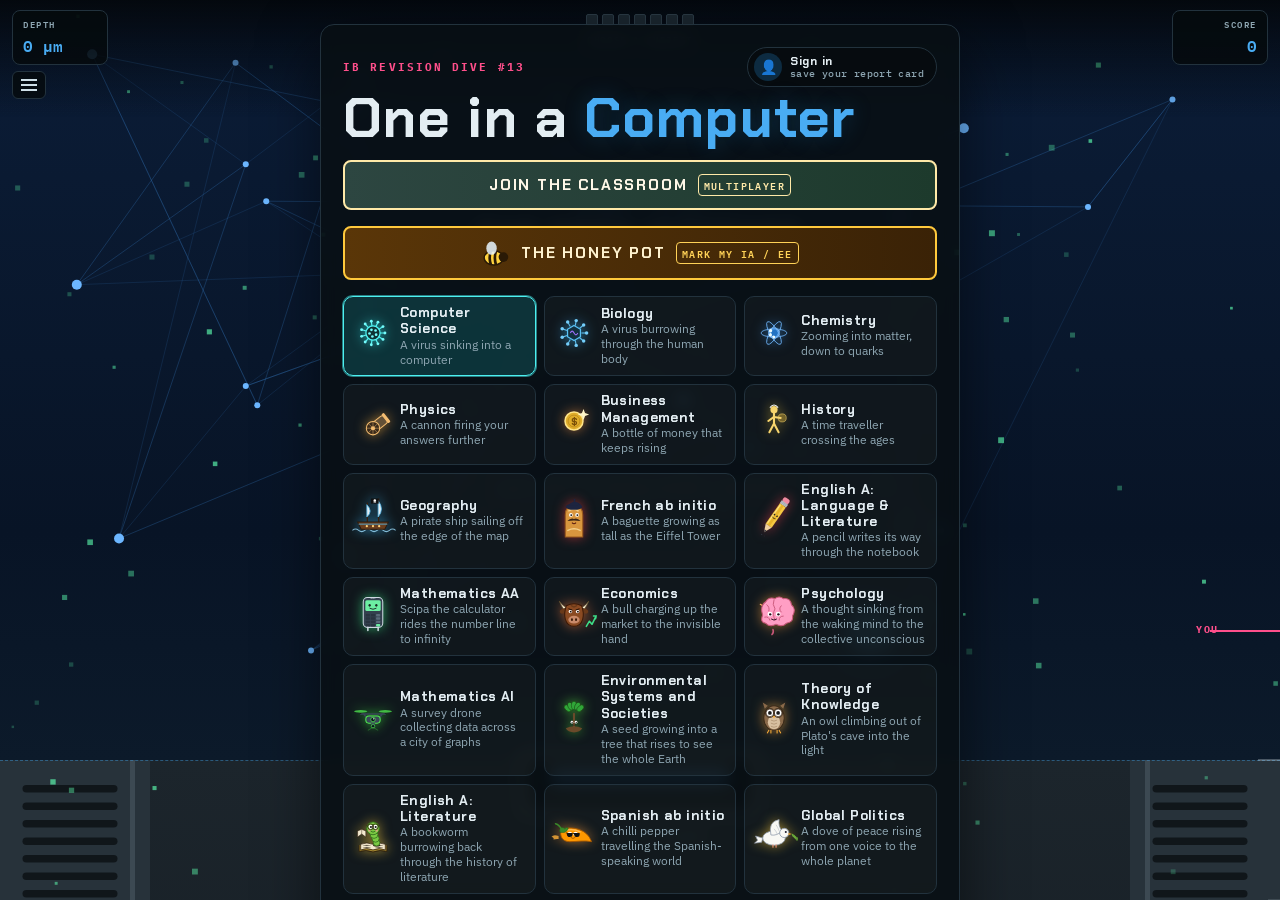
==== index.html @ b8aa6922 "Add Philosophy as a full subject Socrates' gadfly dives down a well of questions, from the agora pas" ====
<!doctype html>
<html lang="en">
<head>
<meta charset="utf-8">
<meta name="viewport" content="width=device-width,initial-scale=1,viewport-fit=cover">
<meta name="description" content="One in a Computer: a reverse-trivia revision game for IB Computer Science, Biology, Chemistry, Physics, Business Management and History. Rarer correct answers take you further.">
<title>One in a Computer</title>
<link rel="preconnect" href="https://fonts.googleapis.com">
<link rel="stylesheet" href="https://fonts.googleapis.com/css2?family=Caveat:wght@600;700&family=Chakra+Petch:wght@500;700&family=IBM+Plex+Sans:wght@400;500;600&family=IBM+Plex+Mono:wght@400;600&display=swap">
<style>
/* Layout: one full-screen world per subject (down, up or sideways). The camera follows the answer, then the player.
   HUD on top, answer bar at the bottom, reveals in the middle. Single dark look; the accent hue follows the current layer. */
@property --hue{syntax:"<number>";inherits:true;initial-value:205}
:root{
  color-scheme:dark;
  transition:--hue .9s ease;
  --bg:#04070a;
  --panel:rgba(9,15,20,.88);
  --line:#22323d;
  --fg:#e3edf2;
  --muted:#8ea6b2;
  --hue:205;
  --accent:hsl(var(--hue) 88% 62%);
  --accent-dim:hsl(var(--hue) 70% 45% / .28);
  --you:#ff4f8b;
  --t-rootkit:#ff5470;
  --t-trojan:#ff9d2e;
  --t-blocked:#5d6d77;
  --f-display:"Chakra Petch","Segoe UI",system-ui,sans-serif;
  --f-body:"IBM Plex Sans",system-ui,-apple-system,sans-serif;
  --f-mono:"IBM Plex Mono",ui-monospace,Menlo,Consolas,monospace;
}
*{box-sizing:border-box}
[hidden]{display:none!important}
html,body{height:100%;overflow:hidden}
body{margin:0;background:var(--bg);color:var(--fg);font-family:var(--f-body);font-size:15px;line-height:1.5}
button{font:inherit;color:inherit}

/* ---------- world ---------- */
.viewport{position:fixed;inset:0;overflow:hidden;background:var(--bg);transition:opacity .25s ease}
#world{position:absolute;left:0;top:0;will-change:transform}
#world.ax-down,#world.ax-up{right:0}
#world.ax-right{bottom:0}
.band{position:absolute;overflow:hidden;content-visibility:auto}
.ax-down .band,.ax-up .band{left:0;right:0}
.ax-right .band{top:0;bottom:0}
.wall{position:absolute;top:0;height:100%;width:clamp(52px,13vw,150px)}
.wall.l{left:0}.wall.r{right:0}
.hscene{position:absolute;left:0;bottom:0}
.zone{position:absolute;text-align:center;font:600 11px/1.4 var(--f-mono);letter-spacing:.3em;text-transform:uppercase;pointer-events:none}
.ax-down .zone,.ax-up .zone{left:0;right:0;padding-inline:70px}
.zone.h{width:300px;text-align:left;letter-spacing:.22em;top:58%!important}
.zone b{display:block;font:700 clamp(18px,4.4vw,26px)/1.1 var(--f-display);letter-spacing:.14em;margin-top:6px;color:#e3edf2;text-shadow:0 2px 12px #000}
.fact{position:absolute;text-align:center;font:400 11.5px/1.4 var(--f-mono);color:rgb(220 232 238 / .55);letter-spacing:.04em;pointer-events:none;text-shadow:0 1px 6px #000}
.ax-down .fact,.ax-up .fact{left:50%;transform:translateX(-50%);width:min(70%,420px)}
.fact.h{top:34%;width:230px;transform:translateX(-50%)}
.boundary{position:absolute;border:0 dashed rgb(255 255 255 / .14)}
.ax-down .boundary{left:0;right:0;top:0;border-top-width:1px}
.ax-up .boundary{left:0;right:0;bottom:0;border-bottom-width:1px}
.ax-right .boundary{top:0;bottom:0;left:0;border-left-width:1px}
.ruler{position:absolute;pointer-events:none}
.ruler text{font:500 9.5px var(--f-mono);fill:rgb(220 232 238 / .6)}
.ax-down .ruler,.ax-up .ruler{right:0;top:0;width:58px}
.ax-right .ruler{left:0;bottom:0;height:34px}
#you{position:absolute;top:0;height:0;pointer-events:none;will-change:transform}
.ax-down #you,.ax-up #you{right:0;width:70px;border-top:2px solid var(--you)}
#you span{position:absolute;font:700 10px var(--f-mono);letter-spacing:.12em;color:var(--you)}
.ax-down #you span,.ax-up #you span{right:62px;top:-9px}
.ax-right #you{top:auto;left:0;bottom:182px;width:0}
.ax-right #you span{left:-15px;top:-6px}
.ax-right #you span::after{content:" ▾"}
#virus{position:absolute;top:0;width:74px;height:74px;z-index:3;will-change:transform;filter:drop-shadow(0 0 14px hsl(var(--hue) 95% 60% / .8))}
.ax-down #virus,.ax-up #virus{left:68%}
.ax-right #virus{top:auto;left:0;bottom:84px}
#virus .bob{animation:bob 2.8s ease-in-out infinite;transform-origin:37px 37px}
#virus .vspin{animation:spin 16s linear infinite;transform-origin:0 0}
#virus.mutate .bob{animation:mutate .9s}
#virus.hit .bob{animation:hit .5s}
@keyframes bob{50%{transform:translateY(-6px)}}
@keyframes spin{to{transform:rotate(360deg)}}
@keyframes mutate{0%{transform:scale(1)}35%{transform:scale(.45) rotate(-30deg)}70%{transform:scale(1.35)}100%{transform:scale(1)}}
@keyframes hit{20%{transform:translateX(-9px)}40%{transform:translateX(8px)}60%{transform:translateX(-5px)}80%{transform:translateX(3px)}}
.flow{stroke-dasharray:7 11;animation:flow 1.1s linear infinite}
.flow.rev{animation-direction:reverse}
.flow.slow{animation-duration:2.2s}
@keyframes flow{to{stroke-dashoffset:-36}}
.blink{animation:blink 1.7s ease-in-out infinite}
@keyframes blink{50%{opacity:.2}}
.drift{animation:drift 9s ease-in-out infinite}
@keyframes drift{50%{transform:translate(14px,-10px)}}
.beat{animation:beat 1s ease-in-out infinite;transform-box:fill-box;transform-origin:center}
@keyframes beat{15%{transform:scale(1.06)}30%{transform:scale(1)}}

/* rank lines + travelling answer */
.tline{position:absolute;height:0;opacity:0;transition:opacity .5s,filter .3s;z-index:2;pointer-events:none}
.ax-down .tline,.ax-up .tline{left:0;right:0;border-top:2px dashed var(--c)}
.tline.v{top:0;bottom:0;height:auto;width:0;border-left:2px dashed var(--c)}
.tline.on{opacity:.75}
.tline.hit{opacity:1;filter:drop-shadow(0 0 8px var(--c))}
.tline span{position:absolute;font:700 10.5px var(--f-mono);letter-spacing:.14em;color:var(--c);white-space:nowrap;text-shadow:0 0 6px #000,0 0 2px #000}
.ax-down .tline span,.ax-up .tline span{right:66px;top:-20px}
.tline.v span{left:8px}
.tline.fw{border-style:solid!important;border-color:var(--t-rootkit)!important;border-width:3px 0 0}
.tline.fw.v{border-width:0 0 0 3px}
.tline.fw span{color:var(--t-rootkit)}
#lines.quiet .tline span{opacity:0;transition:opacity .4s}
#lines.quiet .tline:not(.hit){opacity:.3}
#tag{position:absolute;top:0;z-index:4;pointer-events:none;will-change:transform}
.ax-down #tag,.ax-up #tag{left:46%}
.ax-right #tag{top:auto;left:0;bottom:0}
#tag .pill{position:relative;display:inline-flex;gap:10px;align-items:center;white-space:nowrap;max-width:76vw;overflow:hidden;text-overflow:ellipsis;
  font:700 clamp(14px,3.8vw,19px)/1 var(--f-mono);letter-spacing:.06em;text-transform:uppercase;color:var(--tc,#7ff3ff);
  padding:11px 16px;border-radius:8px;background:rgb(4 8 11 / .84);border:1.5px solid color-mix(in srgb,var(--tc,#7ff3ff) 60%,transparent);
  box-shadow:0 0 22px color-mix(in srgb,var(--tc,#7ff3ff) 35%,transparent);text-shadow:0 0 10px color-mix(in srgb,var(--tc,#7ff3ff) 70%,transparent);transition:color .4s,border-color .4s,box-shadow .4s}
#tag.denied .pill{animation:hit .5s;--tc:#7b8b95;text-decoration:line-through}
.bits{position:absolute;left:50%;top:50%;width:0;height:0;transform:scaleY(.42)}
.bits i{position:absolute;left:0;top:0;font:700 12px var(--f-mono);font-style:normal;color:var(--pc,#5dffb0);text-shadow:0 0 6px var(--pc,#5dffb0);animation:orbit var(--d) linear infinite;animation-delay:var(--dl)}
@keyframes orbit{from{transform:rotate(0deg) translateX(var(--r)) rotate(0deg)}to{transform:rotate(360deg) translateX(var(--r)) rotate(-360deg)}}

/* subject-specific world pieces */
.usb{position:absolute;left:50%;transform:translateX(-50%);width:min(240px,52vw);height:64px;border-radius:6px;background:#06090b;border:3px solid #8b98a1;box-shadow:inset 0 0 0 6px #11181d}
.usb::before{content:"";position:absolute;left:12%;right:12%;top:14px;height:16px;background:#3f79b0;border-radius:2px}
.usb::after{content:"USB · ENTRY POINT";position:absolute;left:0;right:0;top:72px;text-align:center;font:600 10px var(--f-mono);letter-spacing:.2em;color:#9fb0ba}
.pins{position:absolute;left:0;right:0;height:22px;background:radial-gradient(circle,#d8b24a 0 3px,transparent 3.5px) 0 0/16px 22px;opacity:.85}
.coreglow{position:absolute;left:50%;width:120vw;max-width:1100px;aspect-ratio:1;transform:translate(-50%,-50%);border-radius:50%;background:radial-gradient(circle,var(--glow,rgb(255 50 90 / .28)),transparent 62%);pointer-events:none}
.floor{position:absolute;left:0;right:0;height:420px}
.floor::before{content:"";position:absolute;left:0;right:0;top:0;height:4px;background:var(--fc,#ff4f6e);box-shadow:0 0 24px var(--fc,#ff4f6e)}
.bottle{position:absolute;left:50%;transform:translateX(-50%);width:min(50vw,300px);border:3px solid rgb(210 235 255 / .38);border-top:0;border-radius:0 0 46px 46px;background:rgb(210 235 255 / .045);box-shadow:inset 0 0 50px rgb(210 235 255 / .08),0 0 30px rgb(0 0 0 / .4);pointer-events:none}
.bottle-neck{position:absolute;left:50%;transform:translateX(-50%);width:min(20vw,110px);border:3px solid rgb(210 235 255 / .38);border-bottom:0;background:rgb(210 235 255 / .045);pointer-events:none}
.cork{position:absolute;left:50%;transform:translateX(-50%);width:min(22vw,120px);height:46px;border-radius:8px 8px 4px 4px;background:repeating-linear-gradient(90deg,#9a6a3a 0 6px,#86592e 6px 12px)}
.fill{position:absolute;left:50%;transform:translateX(-50%);width:calc(min(50vw,300px) - 14px);top:calc(var(--av) + 18px);border-radius:4px 4px 40px 40px;
  background:radial-gradient(circle at 35% 35%,#ffe58a 0 7px,#d9a520 8px 10px,transparent 10.5px) 0 0/28px 24px,repeating-linear-gradient(170deg,#2e8a52 0 14px,#246f42 14px 18px,#3a9a60 18px 30px);
  box-shadow:inset 0 10px 18px rgb(255 230 140 / .35);pointer-events:none}
.fill::before{content:"";position:absolute;left:0;right:0;top:-6px;height:12px;border-radius:50%;background:#ffd85a;box-shadow:0 0 18px #ffd85a}

/* ---------- HUD ---------- */
.hud{position:fixed;top:0;left:0;right:0;z-index:20;display:grid;grid-template-columns:auto 1fr auto;gap:10px;align-items:start;
  padding-top:calc(env(safe-area-inset-top,0px) + 10px);padding-left:max(12px,env(safe-area-inset-left,0px));padding-right:max(12px,env(safe-area-inset-right,0px));
  background:linear-gradient(rgb(3 5 7 / .85),transparent);padding-bottom:18px;pointer-events:none}
.hud > *{pointer-events:auto}
.box{background:rgb(6 10 13 / .82);border:1px solid var(--line);border-radius:8px;padding:5px 10px;min-width:96px}
.box small{display:block;font:600 9px var(--f-mono);letter-spacing:.18em;color:var(--muted)}
.box b{display:block;font:600 16px var(--f-mono);font-variant-numeric:tabular-nums;color:var(--accent);white-space:nowrap}
.box.right{text-align:right}
.mid{display:flex;flex-direction:column;align-items:center;gap:5px;padding-top:4px;min-width:0}
.pips{display:flex;gap:4px}
.pips i{width:12px;height:12px;border-radius:2px;background:#1b2730;border:1px solid #2b3b46}
.pips i.cur{border-color:var(--accent);box-shadow:0 0 0 2px var(--accent-dim)}
.pips .hp{font-size:17px;line-height:14px;color:#33414a;transition:color .4s,text-shadow .4s}
.pips .hp.on{color:#ff4f6e;text-shadow:0 0 8px rgb(255 79 110 / .7)}
.mid small{font:600 9px var(--f-mono);letter-spacing:.18em;color:var(--muted);text-transform:uppercase;text-align:center}
.menu-btn{margin-top:6px;width:34px;height:28px;border-radius:6px;border:1px solid var(--line);background:rgb(6 10 13 / .8);cursor:pointer;display:grid;place-items:center}
.menu-btn:focus-visible{outline:2px solid var(--accent);outline-offset:2px}
.menu{position:fixed;z-index:30;top:calc(env(safe-area-inset-top,0px) + 92px);left:max(12px,env(safe-area-inset-left,0px));background:var(--panel);border:1px solid var(--line);border-radius:10px;padding:8px;display:flex;flex-direction:column;gap:4px;backdrop-filter:blur(6px)}
.menu button{background:none;border:0;text-align:left;padding:8px 12px;border-radius:6px;cursor:pointer;font:600 13px var(--f-mono);letter-spacing:.06em}
.menu button:hover,.menu button:focus-visible{background:var(--accent-dim);outline:none}

/* ---------- prompt card + answer bar ---------- */
.card{position:fixed;z-index:15;top:calc(env(safe-area-inset-top,0px) + 92px);left:50%;transform:translateX(-50%);width:min(540px,calc(100% - 32px));
  background:var(--panel);border:1px solid var(--line);border-radius:12px;padding:16px 18px 14px;backdrop-filter:blur(6px);
  box-shadow:0 10px 40px rgb(0 0 0 / .5);transition:opacity .4s cubic-bezier(.2,.7,.2,1),transform .4s cubic-bezier(.2,.7,.2,1)}
.card.out{opacity:0;transform:translate(-50%,-12px);pointer-events:none}
.card .eyebrow{font:700 10px var(--f-mono);letter-spacing:.2em;color:var(--you);text-transform:uppercase;display:flex;gap:10px;align-items:center;flex-wrap:wrap}
.spec{font:600 10px var(--f-mono);letter-spacing:.08em;color:var(--fg);border:1px solid var(--line);border-radius:4px;padding:1px 6px}
.card .q{font:600 clamp(19px,4.6vw,25px)/1.25 var(--f-display);margin:8px 0 6px;text-wrap:balance;letter-spacing:.01em}
.card .hint{font:500 10.5px var(--f-mono);letter-spacing:.12em;color:var(--muted);text-transform:uppercase;margin:0}
.bar{position:fixed;z-index:16;left:0;right:0;bottom:0;display:flex;gap:10px;align-items:center;justify-content:center;
  padding-top:14px;padding-bottom:calc(env(safe-area-inset-bottom,0px) + 16px);padding-left:max(16px,env(safe-area-inset-left,0px));padding-right:max(16px,env(safe-area-inset-right,0px));
  background:linear-gradient(transparent,rgb(3 5 7 / .92) 40%);transition:opacity .35s cubic-bezier(.2,.7,.2,1),transform .35s cubic-bezier(.2,.7,.2,1)}
.bar.out{opacity:0;transform:translateY(20px);pointer-events:none}
.bar form{display:flex;gap:10px;align-items:center;width:min(560px,100%)}
.ring{position:relative;width:46px;height:46px;flex:none}
.ring svg{transform:rotate(-90deg)}
.ring b{position:absolute;inset:0;display:grid;place-items:center;font:700 15px var(--f-mono);font-variant-numeric:tabular-nums}
.ring.low b{color:var(--t-rootkit)}
.bar input{flex:1;min-width:0;font:500 16px var(--f-mono);color:var(--fg);background:rgb(6 10 13 / .9);border:1.5px solid var(--accent);border-radius:9px;padding:12px 14px}
.bar input:focus{outline:none;box-shadow:0 0 0 3px var(--accent-dim)}
.btn{appearance:none;font:700 14px var(--f-display);letter-spacing:.14em;text-transform:uppercase;color:#05080a;background:var(--accent);border:0;border-radius:8px;padding:12px 18px;cursor:pointer;white-space:nowrap}
.btn:hover{filter:brightness(1.12)}
.btn:focus-visible{outline:2px solid var(--fg);outline-offset:3px}
.btn:disabled{opacity:.45;cursor:default;filter:none}
.btn.inject{background:var(--you);color:#fff}
.btn.ghost{background:rgb(6 10 13 / .7);color:var(--fg);border:1.5px solid var(--line)}
.btn.descend{background:rgb(4 8 11 / .85);color:var(--accent);border:2px solid var(--accent);padding:13px 26px;box-shadow:0 0 18px var(--accent-dim)}
.countdown{position:fixed;z-index:16;left:0;right:0;bottom:calc(env(safe-area-inset-bottom,0px) + 26px);text-align:center;font:600 11px var(--f-mono);letter-spacing:.22em;text-transform:uppercase;color:var(--muted)}
.countdown b{color:var(--accent);display:inline-block;animation:tick .55s cubic-bezier(.2,.7,.2,1)}
@keyframes tick{from{transform:scale(1.7);opacity:.2}}
.leave{opacity:0!important;transform:translateY(-10px);transition:opacity .22s ease,transform .22s ease}

/* ---------- reveal ---------- */
.reveal{background:radial-gradient(ellipse 70% 55% at 50% 32%,rgb(3 5 7 / .8),transparent 75%);position:fixed;z-index:15;left:0;right:0;top:calc(env(safe-area-inset-top,0px) + 96px);bottom:96px;overflow-y:auto;display:flex;flex-direction:column;align-items:center;text-align:center;gap:6px;
  padding-left:max(16px,env(safe-area-inset-left,0px));padding-right:max(16px,env(safe-area-inset-right,0px));padding-block:8px 12px}
.reveal > *{animation:rise .6s cubic-bezier(.2,.7,.2,1) both}
.reveal > *:nth-child(2){animation-delay:.08s}.reveal > *:nth-child(3){animation-delay:.16s}.reveal > *:nth-child(4){animation-delay:.24s}.reveal > *:nth-child(5){animation-delay:.32s}
@keyframes rise{from{opacity:0;transform:translateY(14px)}}
.entity{height:104px;display:grid;place-items:center}
.entity svg{filter:drop-shadow(0 0 12px var(--c));animation:bob 2.6s ease-in-out infinite;overflow:visible}
.rank{font:700 clamp(28px,8vw,48px)/1.02 var(--f-display);letter-spacing:.14em;color:var(--c);text-shadow:0 0 24px color-mix(in srgb,var(--c) 70%,transparent),0 0 2px #000;text-transform:uppercase;text-wrap:balance}
.quote{font:500 15px var(--f-mono);color:var(--fg);margin-top:4px}
.gain{font:600 14px var(--f-mono);letter-spacing:.06em;color:var(--fg)}
.gain b{color:var(--c)}
.note{font:400 12.5px/1.5 var(--f-mono);color:rgb(214 230 238 / .75);max-width:44ch}
.linkbtn{background:none;border:0;cursor:pointer;font:600 11px var(--f-mono);letter-spacing:.16em;text-transform:uppercase;color:var(--accent);padding:8px;margin-top:4px}
.linkbtn:focus-visible{outline:2px solid var(--accent);border-radius:4px}
.spectrum{width:min(480px,100%);background:var(--panel);border:1px solid var(--line);border-radius:10px;padding:10px 12px;text-align:left;backdrop-filter:blur(6px)}
.spectrum ul{list-style:none;margin:0;padding:0;display:flex;flex-direction:column;gap:5px}
.spectrum li{display:grid;grid-template-columns:minmax(0,1.5fr) minmax(0,1fr) 40px;gap:8px;align-items:center;font-size:13px;padding:2px 6px;border-radius:5px}
.spectrum li.mine{outline:1.5px solid var(--accent);background:var(--accent-dim)}
.spectrum .lab{display:flex;gap:7px;align-items:center;min-width:0}
.spectrum .lab span{overflow-wrap:anywhere}
.spectrum .sw{width:9px;height:9px;border-radius:2px;flex:none;background:var(--c)}
.spectrum .b{height:6px;background:#1b2730;border-radius:3px;overflow:hidden}
.spectrum .b i{display:block;height:100%;background:var(--c)}
.spectrum .pc{font:400 11px var(--f-mono);color:var(--muted);text-align:right;font-variant-numeric:tabular-nums}
.spectrum li{display:block;padding:0}
.sp-row{display:grid;grid-template-columns:minmax(0,1.5fr) minmax(0,1fr) 40px;gap:8px;align-items:center;width:100%;padding:4px 6px;background:none;border:0;border-radius:5px;color:inherit;font:inherit;text-align:left;cursor:pointer}
.sp-row:hover,.sp-row:focus-visible{background:rgb(255 255 255 / .06);outline:none}
.sp-row[aria-expanded="true"]{background:rgb(255 255 255 / .06)}
.sp-tip{margin:0 0 6px;font:500 11px var(--f-mono);color:var(--muted)}
.sp-why{margin:2px 6px 8px 22px;padding:8px 10px;border-left:2px solid var(--c);background:rgb(0 0 0 / .25);border-radius:0 6px 6px 0;font-size:13px;line-height:1.45}
.sp-why p{margin:0 0 4px}
.sp-soon{color:var(--muted);font-style:italic}
.sp-meta{color:var(--muted);font-size:12px}
.sp-meta b{color:var(--accent);font-family:var(--f-mono)}
.bonus-btn{border-color:#ffd85a!important;color:#ffd85a!important;box-shadow:0 0 18px rgb(255 216 90 / .3)!important}
.reveal.bonus{background:radial-gradient(ellipse 80% 60% at 50% 35%,rgb(3 5 7 / .9),transparent 80%);gap:10px}
.bq-top{display:flex;gap:8px;align-items:center;flex-wrap:wrap;justify-content:center;width:min(520px,100%)}
.bq-star{font:700 13px var(--f-display);letter-spacing:.14em;color:#ffd85a;text-transform:uppercase}
.bq-term{font:700 10px var(--f-mono);letter-spacing:.14em;text-transform:uppercase;color:#05080a;background:#ffd85a;border-radius:4px;padding:2px 6px}
.bq-time{font:700 12px var(--f-mono);color:var(--muted);margin-left:auto}
.bq-bar{width:min(520px,100%);height:4px;border-radius:2px;background:var(--line);overflow:hidden}
.bq-bar i{display:block;height:100%;background:#ffd85a;transform-origin:left}
.bq-q{margin:4px 0;font:600 clamp(18px,4.6vw,23px)/1.3 var(--f-display);max-width:32ch;text-wrap:balance}
.bq-opts{display:flex;flex-direction:column;gap:8px;width:min(520px,100%)}
.bq-opt{display:flex;gap:10px;align-items:center;text-align:left;padding:11px 12px;border-radius:9px;border:1.5px solid var(--line);background:var(--panel);cursor:pointer;font:500 14.5px/1.35 var(--f-body);color:var(--fg)}
.bq-opt b{font:700 12px var(--f-mono);color:#ffd85a;min-width:16px}
.bq-opt:hover:not(:disabled),.bq-opt:focus-visible{border-color:#ffd85a;outline:none}
.bq-opt.right{border-color:#3ee089;background:rgb(62 224 137 / .15)}
.bq-opt.wrong{border-color:#ff5470;background:rgb(255 84 112 / .15)}
.bq-opt:disabled{cursor:default}
.bq-why{width:min(520px,100%);text-align:left;background:var(--panel);border:1px solid var(--line);border-radius:10px;padding:10px 12px;font-size:13.5px;line-height:1.5}
.bq-why b{font:700 13px var(--f-display);letter-spacing:.08em;text-transform:uppercase}
.bq-why b.ok{color:#3ee089}.bq-why b.no{color:#ff5470}
.bq-why p{margin:4px 0 0}
.dock{position:fixed;z-index:16;left:0;right:0;bottom:calc(env(safe-area-inset-bottom,0px) + 22px);display:flex;justify-content:center}

/* ---------- title + report overlays ---------- */
.overlay{position:fixed;inset:0;z-index:25;overflow-y:auto;display:flex;justify-content:center;align-items:flex-start;
  padding-top:calc(env(safe-area-inset-top,0px) + 24px);padding-bottom:calc(env(safe-area-inset-bottom,0px) + 24px);padding-left:max(16px,env(safe-area-inset-left,0px));padding-right:max(16px,env(safe-area-inset-right,0px))}
.sheet{width:min(640px,100%);background:var(--panel);border:1px solid var(--line);border-radius:14px;padding:22px;display:flex;flex-direction:column;gap:16px;backdrop-filter:blur(8px);box-shadow:0 20px 60px rgb(0 0 0 / .55)}
.sheet .eyebrow{font:700 10.5px var(--f-mono);letter-spacing:.2em;color:var(--you);text-transform:uppercase}
.sheet h1{font:700 clamp(34px,8.5vw,56px)/.95 var(--f-display);margin:4px 0 0;letter-spacing:.02em;text-wrap:balance}
.sheet h1 em{font-style:normal;color:var(--accent);text-shadow:0 0 22px var(--accent-dim)}
.lede{margin:0;color:var(--muted);font-size:15.5px;max-width:60ch}
.lede b{color:var(--fg);font-weight:600}
.row{display:flex;gap:10px;flex-wrap:wrap;align-items:center}
.small{font-size:12.5px;color:var(--muted);margin:0}
.subjects{display:grid;grid-template-columns:repeat(3,minmax(0,1fr));gap:8px}
.subj{display:grid;grid-template-columns:38px minmax(0,1fr);gap:8px;align-items:center;text-align:left;padding:8px 10px;border-radius:10px;border:1px solid var(--line);background:rgb(255 255 255 / .03);cursor:pointer}
.subj[aria-pressed="true"]{border-color:hsl(var(--sh) 85% 62%);background:hsl(var(--sh) 70% 45% / .2);box-shadow:0 0 0 1px hsl(var(--sh) 85% 62% / .5)}
.subj:focus-visible{outline:2px solid var(--accent);outline-offset:2px}
.subj .ic svg{width:38px;height:38px;filter:drop-shadow(0 0 6px hsl(var(--sh) 90% 60% / .6))}
.subj b{display:block;font:700 13.5px/1.2 var(--f-display);letter-spacing:.03em}
.subj small{display:block;font-size:11.5px;line-height:1.3;color:var(--muted)}
.ladder{display:flex;flex-direction:column;gap:4px}
.ladder div{display:grid;grid-template-columns:minmax(0,190px) 44px minmax(0,1fr);gap:10px;align-items:center;font-size:13px;padding:5px 8px;border-radius:6px;background:rgb(255 255 255 / .03)}
.ladder b{font:700 12px var(--f-display);letter-spacing:.12em;text-transform:uppercase;color:var(--c)}
.ladder .n{font:600 12px var(--f-mono);text-align:right;font-variant-numeric:tabular-nums}
.ladder span:last-child{color:var(--muted);font-size:12.5px}
.status{display:inline-flex;gap:8px;align-items:center;font-size:12.5px;color:var(--muted)}
.status i{width:8px;height:8px;border-radius:50%;background:var(--t-blocked);flex:none}
.status.live i{background:#3ee089;box-shadow:0 0 0 3px rgb(62 224 137 / .2)}
.picker{display:flex;flex-direction:column;gap:12px}
.pick-top{display:flex;justify-content:space-between;gap:12px;align-items:flex-start;flex-wrap:wrap}
.pick-title{font:700 17px var(--f-display);letter-spacing:.06em;margin:0 0 2px}
.seg{display:inline-flex;border:1px solid var(--line);border-radius:8px;overflow:hidden;flex:none}
.seg button{background:none;border:0;padding:8px 16px;font:700 12px var(--f-mono);letter-spacing:.12em;cursor:pointer;color:var(--muted)}
.seg button[aria-pressed="true"]{background:var(--accent);color:#05080a}
.seg button:focus-visible,.mini:focus-visible,.unit-h:focus-visible{outline:2px solid var(--accent);outline-offset:2px}
.mini{background:none;border:1px solid var(--line);border-radius:6px;padding:6px 11px;font:600 11px var(--f-mono);letter-spacing:.08em;cursor:pointer;color:var(--fg)}
.theme h3{font:700 10.5px var(--f-mono);letter-spacing:.16em;text-transform:uppercase;color:var(--you);margin:8px 0 4px}
.unit{display:flex;flex-direction:column;gap:3px;margin-bottom:6px}
.unit-h{background:none;border:0;text-align:left;cursor:pointer;font:700 14px var(--f-display);letter-spacing:.03em;color:var(--fg);padding:6px 2px;display:flex;gap:8px;align-items:baseline}
.unit-h span{color:var(--accent);font-family:var(--f-mono);font-size:12px}
.unit-h[aria-pressed="true"]::after{content:"all selected";font:600 9.5px var(--f-mono);letter-spacing:.12em;text-transform:uppercase;color:var(--accent);margin-left:auto}
.unit-h:disabled{opacity:.5;cursor:default}
.topic{display:grid;grid-template-columns:18px 46px minmax(0,1fr) auto;gap:8px;align-items:center;padding:8px 10px;border-radius:7px;background:rgb(255 255 255 / .03);cursor:pointer;font-size:13.5px;line-height:1.3}
.topic:has(input:checked){background:var(--accent-dim);box-shadow:inset 0 0 0 1px color-mix(in srgb,var(--accent) 55%,transparent)}
.topic.off{opacity:.45;cursor:default}
.topic input{accent-color:var(--accent);width:16px;height:16px;margin:0}
.topic .code{font:600 12px var(--f-mono);color:var(--accent)}
.topic .nm{min-width:0;overflow-wrap:anywhere}
.topic .cnt{font:500 10.5px var(--f-mono);color:var(--muted);white-space:nowrap}
.hl{font:700 9px var(--f-mono);font-style:normal;letter-spacing:.1em;color:var(--t-trojan);border:1px solid currentColor;border-radius:3px;padding:0 4px;margin-left:4px;vertical-align:1px}
details.how{border-top:1px solid var(--line);padding-top:12px;display:flex;flex-direction:column;gap:10px}
details.how summary{cursor:pointer;font:700 11.5px var(--f-mono);letter-spacing:.14em;text-transform:uppercase;color:var(--accent);margin-bottom:10px}
.stats3{display:grid;grid-template-columns:repeat(3,minmax(0,1fr));gap:8px}
.stats3 div{border:1px solid var(--line);border-radius:8px;padding:10px 12px;background:rgb(255 255 255 / .02);min-width:0}
.stats3 b{display:block;font:600 19px var(--f-mono);font-variant-numeric:tabular-nums;color:var(--accent);overflow-wrap:anywhere}
.stats3 span{font:600 9.5px var(--f-mono);letter-spacing:.14em;text-transform:uppercase;color:var(--muted)}
.recap{display:flex;flex-direction:column;gap:6px}
.recap div{display:grid;grid-template-columns:minmax(0,1fr) auto;gap:4px 12px;padding:8px 10px;border-radius:8px;background:rgb(255 255 255 / .03);border-left:3px solid var(--c)}
.recap .p{font-size:12.5px;color:var(--muted)}
.recap .a{font:600 13.5px var(--f-mono)}
.recap .t{grid-row:span 2;align-self:center;text-align:right;font:700 11px var(--f-display);letter-spacing:.1em;text-transform:uppercase;color:var(--c)}
.recap .t small{display:block;font:600 12px var(--f-mono);color:var(--fg);letter-spacing:0}
.share{font:400 13px/1.5 var(--f-mono);background:rgb(0 0 0 / .35);border:1px solid var(--line);border-radius:8px;padding:10px 12px;white-space:pre-wrap;margin:0}

@media (max-width:560px){
  .subjects{grid-template-columns:repeat(2,minmax(0,1fr))}
}
@media (max-width:480px){
  .box{min-width:80px;padding:4px 8px}.box b{font-size:14px}
  .pips i{width:10px;height:10px}
  .ladder div{grid-template-columns:minmax(0,1fr) 40px}
  .ladder span:last-child{grid-column:1 / -1}
  .tline span{right:60px}
}
@media (prefers-reduced-motion:reduce){
  #virus .bob,#virus .vspin,.flow,.blink,.drift,.beat,.bits i,.entity svg,.reveal > *{animation:none!important}
}
</style>
<link rel="stylesheet" href="classroom.css">
<link rel="stylesheet" href="themes.css">
<link rel="stylesheet" href="heaven.css">
<link rel="stylesheet" href="life.css">
<link rel="stylesheet" href="calc.css">
<link rel="stylesheet" href="account.css">
<link rel="stylesheet" href="honey.css">
</head>
<body>
<div class="viewport" id="vp"><div id="world"></div></div>

<header class="hud" id="hud">
  <div>
    <div class="box"><small id="hMeterLabel">DEPTH</small><b id="hMeter">0</b></div>
    <button class="menu-btn" id="menuBtn" aria-label="Menu" aria-expanded="false"><svg width="16" height="12" viewBox="0 0 16 12"><path d="M0 1h16M0 6h16M0 11h16" stroke="#cfe0e8" stroke-width="2"/></svg></button>
  </div>
  <div class="mid"><div class="pips" id="pips"></div><small id="hPrompt">Choose a subject</small></div>
  <div class="box right"><small>SCORE</small><b id="hScore">0</b></div>
</header>
<div class="menu" id="menu" hidden>
  <button id="mProfile">My profile</button>
  <button id="mClass">Join the classroom</button>
  <button id="mRestart">Restart this dive</button>
  <button id="mTitle">Back to the start</button>
</div>
<div id="ui"></div>

<script>
/* ================= kit: shared helpers the subject files use ================= */
const SUBJECTS = {}, SUBJECT_ORDER = [];
const HL = true;
const P = (id, spec, q, gem, ans, traps = [], hl = false) => ({id, spec, q, gem, ans, traps, hl});
function srand(seed){ let s = seed || 1; return () => { s = (s*16807) % 2147483647; return s/2147483647; }; }
const f1 = n => Math.round(n*10)/10;
const vwall = (inner, len, side) => `<svg class="wall ${side}" viewBox="0 0 120 ${len}" preserveAspectRatio="${side==="l"?"xMinYMin":"xMaxYMin"} slice" aria-hidden="true">${inner}</svg>`;
const hscene = (inner, len, h = 420) => `<svg class="hscene" width="${len}" height="${h}" viewBox="0 0 ${len} ${h}" aria-hidden="true">${inner}</svg>`;
const SUPS = {"-":"⁻","0":"⁰","1":"¹","2":"²","3":"³","4":"⁴","5":"⁵","6":"⁶","7":"⁷","8":"⁸","9":"⁹"};
const sup = n => String(n).split("").map(c => SUPS[c] || c).join("");
const escH = s => String(s).replace(/[&<>"]/g, c => ({"&":"&amp;","<":"&lt;",">":"&gt;",'"':"&quot;"}[c]));
const avatarSVG = inner => `<svg width="74" height="74" viewBox="0 0 74 74" overflow="visible" aria-hidden="true"><g class="bob"><g transform="translate(37 37)">${inner}</g></g></svg>`;
function registerSubject(s){ SUBJECTS[s.key] = s; SUBJECT_ORDER.push(s.key); }
</script>
<script src="calc.js"></script>
<script src="namecheck.js"></script>
<script src="subjects/cs.js"></script>
<script src="subjects/bio.js"></script>
<script src="subjects/chem.js"></script>
<script src="subjects/phys.js"></script>
<script src="subjects/biz.js"></script>
<script src="subjects/hist.js"></script>
<script src="subjects/geo.js"></script>
<script src="subjects/fr.js"></script>
<script src="subjects/eng.js"></script>
<script src="subjects/math.js"></script>
<script src="subjects/econ.js"></script>
<script src="subjects/psych.js"></script>
<script src="subjects/mathai.js"></script>
<script src="subjects/ess.js"></script>
<script src="subjects/tok.js"></script>
<script src="subjects/lit.js"></script>
<script src="subjects/es.js"></script>
<script src="subjects/glopo.js"></script>
<script src="subjects/sehs.js"></script>
<script src="subjects/va.js"></script>
<script src="subjects/dt.js"></script>
<script src="subjects/phil.js"></script>
<script src="subjects/gk.js"></script>
<script src="specials.js"></script>
<script src="explain.js"></script>
<script src="mcq.js"></script>
<script src="heaven.js"></script>
<script src="qbank/cs.js"></script>
<script src="qbank/bio.js"></script>
<script src="qbank/chem.js"></script>
<script src="qbank/phys.js"></script>
<script src="qbank/biz.js"></script>
<script src="qbank/hist.js"></script>
<script src="qbank/geo.js"></script>
<script src="qbank/fr.js"></script>
<script src="qbank/eng.js"></script>
<script src="qbank/econ.js"></script>
<script src="qbank/psych.js"></script>
<script src="qbank/mathai.js"></script>
<script src="qbank/ess.js"></script>
<script src="qbank/tok.js"></script>
<script src="qbank/lit.js"></script>
<script src="qbank/es.js"></script>
<script src="qbank/glopo.js"></script>
<script src="qbank/sehs.js"></script>
<script src="qbank/va.js"></script>
<script src="qbank/dt.js"></script>
<script src="qbank/phil.js"></script>
<script src="qbank/gk.js"></script>
<script>
/* ================= ranks ================= */
const TIER_BASE = {
  gem:     {pts:100, sq:"🟪", hex:"#c98bff", desc:"The hidden gem: one valid answer almost nobody thinks of", note:"The hidden gem. Almost nobody finds this one."},
  rootkit: {pts:85,  sq:"🟥", hex:"#ff5470", desc:"Under 3% of answers", note:"Very few players thought of this."},
  trojan:  {pts:60,  sq:"🟧", hex:"#ff9d2e", desc:"3–8% of answers", note:"Genuinely uncommon. Nice pull."},
  adware:  {pts:30,  sq:"🟨", hex:"#f5d042", desc:"8–18% of answers", note:"Fairly common, but not the first thing people say."},
  spam:    {pts:10,  sq:"⬜", hex:"#a9bac4", desc:"18% or more. The first thing everyone thinks of", note:"The answer everyone types first."},
  blocked: {pts:0,   sq:"⬛", hex:"#7b8b95", desc:"Not a valid answer, or out of time. You don't move", note:""},
};
const TIER_ORDER = ["gem","rootkit","trojan","adware","spam","blocked"];
const LINE_TIERS = ["spam","adware","trojan","rootkit","gem"];
const tierName = t => t==="blocked" ? M.blocked : M.tiers[t];
const tierNote = t => (M.notes && M.notes[t]) || TIER_BASE[t].note;
const TIME = 25, PRIOR = 20, PER_DIVE = 7, COUNTDOWN = 3, LIVES = 3;

/* ================= helpers ================= */
const $ = s => document.querySelector(s);
const world = $("#world"), vp = $("#vp"), ui = $("#ui");
const esc = escH;
const RM = matchMedia("(prefers-reduced-motion: reduce)").matches;
const sleep = ms => new Promise(r => setTimeout(r, RM ? Math.min(ms,150) : ms));
function bezier(x1,y1,x2,y2){ const cx=3*x1, bx=3*(x2-x1)-cx, ax=1-cx-bx, cy=3*y1, by=3*(y2-y1)-cy, ay=1-cy-by;
  const sx=t=>((ax*t+bx)*t+cx)*t, sy=t=>((ay*t+by)*t+cy)*t, dx=t=>(3*ax*t+2*bx)*t+cx;
  return x=>{ if (x<=0) return 0; if (x>=1) return 1; let t=x; for (let i=0;i<8;i++){ const e=sx(t)-x, d=dx(t); if (Math.abs(e)<1e-5 || Math.abs(d)<1e-6) break; t-=e/d; } return sy(Math.min(1,Math.max(0,t))); }; }
const EASE = {sink:bezier(.38,0,.16,1), move:bezier(.62,0,.3,1), soft:bezier(.4,0,.2,1), dive:bezier(.55,0,.12,1), back:bezier(.3,1.45,.55,1)};
const easeInOut = EASE.move, CAM_K = 8;
function tween(dur, fn, ease=easeInOut){ if (RM) dur = Math.min(dur,200);
  return new Promise(res=>{ const t0=performance.now(); const step=now=>{ const k=Math.min(1,(now-t0)/dur); fn(ease(k)); if(k<1) requestAnimationFrame(step); else res(); }; requestAnimationFrame(step); }); }
const store = { get(k){ try{ return JSON.parse(localStorage.getItem(k)); }catch(e){ return null; } }, set(k,v){ try{ localStorage.setItem(k,JSON.stringify(v)); }catch(e){} } };

/* ================= answer matching ================= */
const normSp = s => String(s).toLowerCase().replace(/œ/g,"oe").replace(/æ/g,"ae").replace(/²/g,"2").replace(/³/g,"3").normalize("NFD").replace(/[̀-ͯ]/g,"").replace(/&/g," and ")
  .replace(/[^a-z0-9]+/g," ").trim().replace(/^(a|an|the) /,"");
const norm = s => normSp(s).replace(/ /g,"");
const TOL = n => n < 4 ? 0 : n < 6 ? 1 : n < 10 ? 2 : 3;
const STOP = new Set(["and","or","not","to","in","of","a","an","the","it","is","on","at"]);
function lev(a,b){ if(Math.abs(a.length-b.length)>3) return 99; const d=Array.from({length:a.length+1},(_,i)=>[i]);
  for(let j=1;j<=b.length;j++) d[0][j]=j;
  for(let i=1;i<=a.length;i++) for(let j=1;j<=b.length;j++) d[i][j]=Math.min(d[i-1][j]+1,d[i][j-1]+1,d[i-1][j-1]+(a[i-1]===b[j-1]?0:1));
  return d[a.length][b.length]; }
for (const key of SUBJECT_ORDER) for (const p of SUBJECTS[key].prompts){
  if (!p.ans) continue;                                      // multiple-choice prompts (Maths) have options instead
  const total = p.ans.reduce((s,a)=>s+a[1],0);
  p.list = p.ans.map(([label,w,...al]) => { const all=[label,...al];
    return {key:norm(label)||"x", label, prior:w/total, gem:label===p.gem, aliases:[...new Set(all.map(norm))], spaced:[...new Set(all.map(normSp))]}; });
  p.trapList = (p.traps||[]).map(([al,msg])=>({aliases:al.map(norm), spaced:al.map(normSp), msg}));
}
function match(p, raw){
  if (p.pre) raw = p.pre(raw);   // e.g. French drops "le / la / un…" before matching
  const n = norm(raw); if(!n) return {kind:"empty"};
  const forms = [n]; if (n.length>3 && n.endsWith("s")) forms.push(n.slice(0,-1));
  for (const f of forms){
    for (const a of p.list) if (a.aliases.includes(f)) return {kind:"ok", ans:a};
    for (const t of p.trapList) if (t.aliases.includes(f)) return {kind:"trap", msg:t.msg};
  }
  // auto-correct: forgive 1 slip in short words, 2 in medium, 3 in long ones
  if (n.length >= 4){
    let best=null, bd=99;
    for (const a of p.list) for (const al of a.aliases){ if (al.length<4) continue; const d=lev(n,al); if (d<=TOL(al.length) && d<bd){ bd=d; best=a; } }
    if (best) return {kind:"ok", ans:best, fuzzy:true};
  }
  const hay = " " + normSp(raw) + " ";
  let hit=null, hl=0;
  const consider = (sp, res) => { if (sp.length<2 || STOP.has(sp)) return; if (hay.includes(" "+sp+" ") && sp.length>hl){ hl=sp.length; hit=res; } };
  for (const a of p.list) for (const sp of a.spaced) consider(sp, {kind:"ok", ans:a, fuzzy:true});
  for (const t of p.trapList) for (const sp of t.spaced) consider(sp, {kind:"trap", msg:t.msg});
  if (hit) return hit;
  // word by word, in any order, each word allowed a typo ("contol unti" → "control unit")
  const toks = normSp(raw).split(" ").filter(t => t.length >= 2);
  let tb=null, tl=0;
  for (const a of p.list) for (const sp of a.spaced){ const at = sp.split(" ").filter(t => !STOP.has(t)); if (at.length < 2) continue;
    if (at.every(t => toks.some(x => lev(x,t) <= TOL(t.length))) && sp.length > tl){ tl = sp.length; tb = a; } }
  return tb ? {kind:"ok", ans:tb, fuzzy:true} : {kind:"miss"};
}

/* ================= class stats (only where the page is hosted with a shared store) ================= */
let db=null, me=null, canWrite=false, live={}, liveTotal={}, players=0, myAns={}, statusState="loading", writeChain=Promise.resolve();
const liveCount = (pid, k) => { const m = live[pid]; return m && Object.prototype.hasOwnProperty.call(m, k) ? m[k] : 0; };
function share(p, a){ const lt=liveTotal[p.id]||0, lc=liveCount(p.id, a.key); return (a.prior*PRIOR + lc)/(PRIOR + lt); }
function tierOf(p, a){ if (a.gem) return "gem"; const s=share(p,a); return s>=.18?"spam":s>=.08?"adware":s>=.03?"trojan":"rootkit"; }
function recount(docs){
  live={}; liveTotal={}; players=0;
  for (const [id,data] of docs){
    if (id===me){ myAns = {...((data&&data.a)||{})}; continue; }
    const a = data && data.a; if (!a || typeof a!=="object") continue;
    players++;
    for (const pid in a){ const k=String(a[pid]); (live[pid]??=Object.create(null)); live[pid][k]=liveCount(pid,k)+1; liveTotal[pid]=(liveTotal[pid]||0)+1; }
  }
}
function statusHTML(){
  if (statusState==="live") return `<span class="status live"><i></i>Class stats live · ${players} other player${players===1?"":"s"}${canWrite?"":" · your answers aren't being added"}</span>`;
  if (statusState==="loading") return `<span class="status"><i></i>Checking for class stats…</span>`;
  return `<span class="status"><i></i>Rarity comes from built-in estimates of how often each answer is given.</span>`;
}
function paintStatus(){ document.querySelectorAll("[data-status]").forEach(el=>el.innerHTML=statusHTML()); }
(async()=>{
  try{
    if (!window.claude || !window.claude.use){ statusState="offline"; paintStatus(); return; }
    const [d,u] = await Promise.all([claude.use("db"), claude.use("user")]);
    if (!d || !u){ statusState="offline"; paintStatus(); return; }
    me = await u.id(); if (!me){ statusState="offline"; paintStatus(); return; }
    db = d; let w = null; try { w = await u.can("data.write"); } catch(e){}
    canWrite = w !== false;
    const t = setTimeout(()=>{ if(statusState==="loading"){ statusState="offline"; paintStatus(); } }, 10000);
    db.collection("subs").limit(1000).onSnapshot(snap=>{
      recount(snap.docs.map(x=>[x.id, x.data()]));
      if (!snap.metadata.fromCache){ clearTimeout(t); statusState="live"; }
      paintStatus();
    }, ()=>{ clearTimeout(t); statusState="offline"; paintStatus(); });
  }catch(e){ statusState="offline"; paintStatus(); }
})();
function record(pid, key){
  if (!db || !me || !canWrite || myAns[pid]) return;
  myAns[pid] = key;
  const body = {a:{...myAns}, t:Date.now()};
  writeChain = writeChain.then(()=>db.collection("subs").doc(me).set(body)).catch(e=>{ if (e && e.code==="invalid_argument"){ canWrite=false; paintStatus(); } });
}

/* ================= daily set ================= */
const now = new Date();
const dayStr = `${now.getFullYear()}-${String(now.getMonth()+1).padStart(2,"0")}-${String(now.getDate()).padStart(2,"0")}`;
const diveNo = Math.max(1, Math.floor((Date.UTC(now.getFullYear(),now.getMonth(),now.getDate()) - Date.UTC(2026,10,23))/864e5)+1);
function rng(seed){ let h=2166136261; for (const c of seed){ h^=c.charCodeAt(0); h=Math.imul(h,16777619); } h=h||1;
  return ()=>{ h^=h<<13; h^=h>>>17; h^=h<<5; return (h>>>0)/4294967296; }; }
function pick(r, arr, n){ const a=arr.slice(); for(let i=a.length-1;i>0;i--){const j=Math.floor(r()*(i+1));[a[i],a[j]]=[a[j],a[i]];} return a.slice(0,n); }

/* ================= world geometry ================= */
const PX = 14, LEAD = 760, TAIL = 420, EXT = 70;
let WMAX = 760, L = LEAD + WMAX*PX + TAIL, BX = [];   // WMAX grows in endless practice; BX = bands incl. extra deep layers
let M = null, AX = "down", DIR = 1;
const isV = () => AX !== "right";
const pos = p => AX==="up" ? L - LEAD - p*PX : LEAD + p*PX;
const avPos = p => p===0 ? pos(0) - DIR*(isV()?130:150) : pos(p);
const FR = {av:{down:.42, up:.6, right:.28}, sink:{down:.46, up:.54, right:.5}, title:{down:.7, up:.45, right:.3}, land:{down:.8, up:.8, right:.5}};
const along = c => isV() ? `top:${c}px` : `left:${c}px`;
function span(a,b){ const s=Math.min(a,b), n=Math.abs(b-a); return isV() ? `top:${s}px;height:${n}px` : `left:${s}px;width:${n}px`; }
const bandFor = pts => { let i=0; BX.forEach((b,k)=>{ if(pts>=b.from) i=k; }); return i; };
function extBands(){
  const out = M.bands.map((b,i)=>({...b, d:i})), last = M.bands[M.bands.length-1];
  for (let f = 760, k = 1; f < WMAX; f += EXT, k++) out.push({...last, d:M.bands.length-1, from:f, to:f+EXT, hue:(last.hue + k*32) % 360, name:`${M.beyond||"Deeper"} ${k}`, zone:`${M.beyond||"Deeper"} · ${k}`});
  return out;
}

function buildWorld(){
  AX = M.axis; DIR = AX==="up" ? -1 : 1;
  L = LEAD + WMAX*PX + TAIL; BX = extBands();
  world.className = "ax-"+AX; world.dataset.world = M.key;
  world.style.cssText = isV() ? `height:${L}px` : `width:${L}px`;
  let h = "";
  const startSpan = AX==="up" ? span(L-LEAD, L) : span(0, LEAD);
  h += `<div class="band" style="${startSpan};background:${M.start.bg}">${M.start.deco ? M.start.deco(LEAD) : ""}</div>`;
  BX.forEach((b,i)=>{
    const a = pos(b.from), e = pos(b.to), len = Math.abs(e-a);
    const dirn = AX==="down" ? "180deg" : AX==="up" ? "0deg" : "90deg";
    h += `<div class="band" style="${span(a,e)};background:linear-gradient(${dirn},${b.bg[0]},${b.bg[1]})">${M.deco(b.d,len)}<div class="boundary" style="border-color:hsl(${b.hue} 70% 55% / .45)"></div></div>`;
  });
  const tailSpan = AX==="up" ? span(0, pos(WMAX)) : span(pos(WMAX), L);
  h += `<div class="band" style="${tailSpan};background:${M.endBg||"#020304"}"></div>`;
  // zone labels
  const startZone = AX==="down" ? `top:${LEAD-560}px` : AX==="up" ? `top:${L-LEAD+300}px` : `left:40px;top:22%`;
  h += `<div class="zone ${isV()?"":"h"}" style="${startZone};color:${M.start.color||"#6cb6ff"}">${M.start.label}<b>${esc(M.start.zone)}</b></div>`;
  BX.forEach((b,i)=>{
    const a = pos(b.from);
    const st = AX==="down" ? `top:${a+(i===0?(M.zone0||46):46)}px` : AX==="up" ? `top:${a-170}px` : `left:${a+30}px;top:22%`;
    h += `<div class="zone ${isV()?"":"h"}" style="${st};color:hsl(${b.hue} 85% 68%)">${M.meter.zone(b.from)}<b>${esc(b.zone)}</b></div>`;
  });
  M.facts.forEach(([p,t],k)=> h += `<div class="fact ${isV()?"":"h"}" style="${along(pos(p))}${isV()?"":`;top:${k%2?46:34}%`}">${esc(t)}</div>`);
  // ruler
  let ru = "";
  for (let p=0; p<=WMAX; p+=10){ const c = pos(p), big = p%50===0;
    if (isV()){ ru += `<line x1="${big?36:46}" x2="58" y1="${c}" y2="${c}" stroke="rgb(220 232 238 / ${big?.6:.28})"/>`; if (big && p>0) ru += `<text x="33" y="${c+3}" text-anchor="end">${esc(M.meter.tick(p))}</text>`; }
    else { ru += `<line y1="${big?12:22}" y2="34" x1="${c}" x2="${c}" stroke="rgb(220 232 238 / ${big?.6:.28})"/>`; if (big && p>0) ru += `<text x="${c+4}" y="10">${esc(M.meter.tick(p))}</text>`; }
  }
  h += isV() ? `<svg class="ruler" width="58" height="${L}" aria-hidden="true">${ru}</svg>` : `<svg class="ruler" width="${L}" height="34" aria-hidden="true">${ru}</svg>`;
  if (M.extras) h += M.extras({pos, L, LEAD, PX, WMAX});
  if (S && S.spreads) S.spreads.forEach(sp => h += spreadHTML(sp, true));      // a special form's spread stays in the world
  h += `<div id="lines"></div><div id="you"><span>YOU</span></div><div id="virus"></div>`;
  world.innerHTML = h;
  document.title = M.gemTitle;
}

/* ================= camera + actors ================= */
let cam = 0, camT = 0, camRAF = 0, camLast = 0, focusC = 0, focusFrac = .5, curBand = -1, avC = 0;
const vsz = () => isV() ? vp.clientHeight : vp.clientWidth;
const clampCam = v => Math.max(0, Math.min(L - vsz(), v));
function applyCam(){ world.style.transform = isV() ? `translate3d(0,${(-cam).toFixed(2)}px,0)` : `translate3d(${(-cam).toFixed(2)}px,0,0)`; }
// a critically damped spring: the camera eases in as well as out, so starts and stops are never abrupt
// It also tracks how fast its target is moving, so on long fast moves it keeps up instead of trailing behind.
let camV = 0, camTV = 0, camTT = 0, camRef = 0;
function camStep(t){
  const dt = camLast ? Math.min(.034, (t - camLast)/1000) : 1/60; camLast = t;
  if (performance.now() - camTT > 80) camTV *= Math.exp(-dt*12);       // the target has stopped moving
  const w = CAM_K * .95 * (1 + Math.min(1.4, Math.abs(camT - cam) / vsz()));   // stiffer when far away, gentle on arrival
  camV += (w*w*(camT - cam) + 2*w*(camTV - camV)) * dt; cam += camV * dt;
  if (Math.abs(camT - cam) < .3 && Math.abs(camV) < 6 && Math.abs(camTV) < 6){ cam = camT; camV = 0; applyCam(); camRAF = 0; camLast = 0; return; }
  applyCam(); camRAF = requestAnimationFrame(camStep);
}
// the camera eases towards its target like a spring; instant jumps only on resets and resizes
function look(c, frac, instant){ focusC = c; if (frac!=null) focusFrac = frac;
  const nt = clampCam(c - vsz()*focusFrac), now = performance.now(), gap = (now - camTT)/1000;
  if (gap >= .008){                                                     // several calls in one frame aren't a speed
    camTV = gap < .1 ? Math.max(-6000, Math.min(6000, camTV + ((nt - camRef)/gap - camTV) * .5)) : 0;
    camTT = now; camRef = nt; }
  camT = nt;
  if (instant || RM){ if (camRAF){ cancelAnimationFrame(camRAF); camRAF = 0; camLast = 0; } cam = camT; camV = 0; camTV = 0; applyCam(); return; }
  if (!camRAF) camRAF = requestAnimationFrame(camStep); }
addEventListener("resize", () => look(focusC, focusFrac, true));
function setAvatar(c){ const v=$("#virus"), you=$("#you"); avC = c;
  if (isV()){ v.style.left = M.avX||""; v.style.transform = `translate3d(-37px,${(c-37).toFixed(2)}px,0)`; you.style.transform = `translate3d(0,${c.toFixed(2)}px,0)`; }
  else { v.style.transform = `translate3d(${(c-37).toFixed(2)}px,0,0)`; you.style.transform = `translate3d(${c.toFixed(2)}px,0,0)`; }
  const sh = $("#shout"); if (sh){ sh.style.left = v.style.left; sh.style.transform = v.style.transform; }
  world.style.setProperty("--av", c+"px"); }
/* a subject can make its avatar shout when it moves (French: "SACRÉ BLEU !", louder for rarer answers) */
function shout(tier){
  const old = $("#shout"); if (old) old.remove();
  const s = M.shout && M.shout(tier); if (!s) return;
  const el = document.createElement("div"); el.id = "shout"; el.className = `shout t-${tier}`; el.setAttribute("aria-hidden", "true");
  el.innerHTML = `<b>${esc(s)}</b>`; world.appendChild(el); setAvatar(avC);
  setTimeout(() => { el.classList.add("bye"); setTimeout(() => el.remove(), 500); }, tier === "blocked" ? 1600 : 2600);
}
function setHue(h){ document.documentElement.style.setProperty("--hue", h); }
function setBand(pts, animate){
  const b = pts===0 ? 0 : bandFor(pts);
  if (b === curBand) return false;
  curBand = b; const v=$("#virus");
  v.innerHTML = `<div class="jelly">${M.avatar(Math.min(b, 10), BX[b].hue, S && S.power || 0)}</div>`; setHue(BX[b].hue);
  v.classList.toggle("special", !!(S && S.power));
  if (S && S.power && M.special) v.style.setProperty("--spc", M.special.glow);
  if (animate){ v.classList.remove("mutate"); void v.offsetWidth; v.classList.add("mutate"); }
  return true;
}

// endless practice: add deeper layers ahead of the player, keeping the view exactly where it was
function ensureWorld(need){
  if (need <= WMAX) return;
  WMAX = 760 + Math.ceil((need - 760 + 280)/EXT)*EXT;
  buildWorld(); curBand = -1; setBand(S.score, false); setAvatar(avPos(S.score)); look(avPos(S.score), FR.av[AX], true);
}
function resetWorld(){ if (WMAX !== 760){ WMAX = 760; buildWorld(); curBand = -1; } world.querySelectorAll(".spread").forEach(e => e.remove()); }

/* ================= HUD ================= */
function hud(at, score){ $("#hMeterLabel").textContent = M.meter.label; $("#hMeter").textContent = M.meter.fmt(at); $("#hScore").textContent = Math.round(score); if (M.gauge) M.gauge(at); }
function pips(){
  if (S && S.endless){ $("#pips").innerHTML = Array.from({length:LIVES},(_,i)=>`<b class="hp ${i<S.hearts?"on":""}" aria-label="${i<S.hearts?"heart":"lost heart"}">♥</b>`).join(""); return; }
  const n = S ? S.set.length : PER_DIVE;
  $("#pips").innerHTML = Array.from({length:n},(_,i)=>{ const r=S&&S.results[i]; return `<i class="${S&&i===S.i&&!r?"cur":""}" style="${r?`background:${TIER_BASE[r.tier].hex};border-color:${TIER_BASE[r.tier].hex}`:""}"></i>`; }).join(""); }

/* ================= reveal art ================= */
function pixel(rows, colors, px=7){ let s=""; rows.forEach((row,y)=>[...row].forEach((ch,x)=>{ if(ch===".") return; s+=`<rect x="${x*px}" y="${y*px}" width="${px}" height="${px}" fill="${colors[ch]}"/>`; }));
  const w=rows[0].length*px, h=rows.length*px; return `<svg width="${w}" height="${h}" viewBox="0 0 ${w} ${h}" shape-rendering="crispEdges">${s}</svg>`; }
function defaultEntity(t){
  const c = TIER_BASE[t].hex;
  if (t==="blocked") return pixel(["#########","#.......#","#.x...x.#","#..x.x..#","#...x...#","#..x.x..#",".#x...x#.","..#...#..","...###..."],{"#":c,"x":"#ff5470"},9);
  const n = {gem:5, rootkit:4, trojan:3, adware:2, spam:1}[t];
  const star = (cx,cy,r,f) => { let d=""; for(let k=0;k<10;k++){ const a=-Math.PI/2+k*Math.PI/5, rr=k%2?r*.45:r; d+=(k?"L":"M")+f1(cx+Math.cos(a)*rr)+" "+f1(cy+Math.sin(a)*rr); } return `<path d="${d}Z" fill="${f?c:"none"}" stroke="${c}" stroke-width="2"/>`; };
  let s=""; for (let k=0;k<5;k++) s += star(22+k*40, 30, 17, k<n);
  return `<svg width="206" height="64" viewBox="0 0 206 64">${s}</svg>`;
}

/* ================= game flow ================= */
let S = null, raf = null, flowId = 0;
function clearUI(){ if (window.GDC) GDC.stop($("#calcSlot")); document.body.classList.remove("mcq-ask"); ui.innerHTML = ""; const ln=$("#lines"); if (ln) ln.innerHTML = ""; const tg=$("#tag"); if (tg) tg.remove(); stopTimer(); }

/* ---------- subjects + syllabus picker ---------- */
function setMode(key){
  if (!SUBJECTS[key]) key = SUBJECT_ORDER[0];
  M = SUBJECTS[key]; store.set("oiac-mode", key); WMAX = 760;
  const g = $("#gauge"); if (g) g.remove();
  if (!M.topicName){ const o={}; M.catalog.forEach(th=>th.units.forEach(u=>u.topics.forEach(([c,n])=>{ o[c]=n; }))); M.topicName=o; }
  if (typeof loadExplain === "function") loadExplain(M.key);
  buildWorld(); curBand = -1;
}
const topicOf = p => p.spec.split(".").slice(0,2).join(".");
function getPick(){
  let st = store.get("oiac-pick-"+M.key) || (M.key==="cs" ? store.get("oiac-pick") : null);
  if (!st || !Array.isArray(st.sel) || (st.level!=="SL" && st.level!=="HL")){
    const first = M.catalog.flatMap(t=>t.units).flatMap(u=>u.topics).map(t=>t[0]).find(c=>M.prompts.some(p=>topicOf(p)===c));
    st = {level:"HL", sel:first?[first]:[]};
  }
  if (M.noLevel) st.level = "HL";   // one course level: every prompt counts
  return st;
}
let pickState = null;
const savePick = () => store.set("oiac-pick-"+M.key, pickState);
const inLevel = p => pickState.level==="HL" || !p.hl;
const countFor = code => M.prompts.filter(p=>topicOf(p)===code && inLevel(p)).length;
const anyFor = code => M.prompts.some(p=>topicOf(p)===code);
function pool(){ const sel=new Set(pickState.sel); return M.prompts.filter(p=>sel.has(topicOf(p)) && inLevel(p)); }
function activeTopics(){ return pickState.sel.filter(c=>countFor(c)>0).sort(); }
const scopeKey = () => M.key+":"+pickState.level+":"+activeTopics().join(",");
const dailyKey = () => M.key+":"+pickState.level;
const dailyPool = () => M.prompts.filter(inLevel);
function scopeLabel(){ const t=activeTopics(); return t.length<=3 ? t.join(" + ") : `${t.length} topics`; }

function titleScreen(){
  saveDive(false);
  flowId++; S = null; clearUI(); resetWorld(); curBand=-1; setBand(0,false); setAvatar(avPos(0)); look(avPos(0), FR.title[AX], true); hud(0,0); pips();
  pickState = getPick();
  $("#hPrompt").textContent = "Choose a subject";
  ui.innerHTML = `<div class="overlay" id="ov"><section class="sheet" aria-labelledby="tt">
    <div><div class="title-row"><div class="eyebrow">IB revision dive #${diveNo}</div><span id="acSlot"></span></div><h1 id="tt">One in a <em>${esc(M.gemWord)}</em></h1></div>
    <button class="btn class-cta" id="classBtn">Join the classroom <small>Multiplayer</small></button>
    <button class="btn honey-cta" id="honeyBtn"><svg class="hb" viewBox="-16 -24 38 35" aria-hidden="true"><ellipse cx="0" cy="0" rx="13" ry="9.5" fill="#ffd23d" stroke="#2a1a06" stroke-width="2"/><path d="M-4 -9 Q-7 0 -4 9 M3 -9.4 Q0 0 3 9.4" stroke="#2a1a06" stroke-width="3.6" fill="none"/><circle cx="13" cy="-1" r="6.5" fill="#2a1a06"/><ellipse cx="-3" cy="-13" rx="7" ry="9" fill="#e8f6ff" fill-opacity=".85"/></svg>The honey pot <small>Mark my IA / EE</small></button>
    <div class="subjects" role="group" aria-label="Subject">${SUBJECT_ORDER.map(k=>{ const s=SUBJECTS[k]; return `<button class="subj" data-subj="${k}" aria-pressed="${k===M.key}" style="--sh:${s.bands[2].hue}"><span class="ic">${s.avatar(3, s.bands[2].hue)}</span><span><b>${esc(s.name)}</b><small>${esc(s.theme)}</small></span></button>`; }).join("")}</div>
    <p class="lede">${M.blurb}</p>
    <div class="picker" id="picker"></div>
    <details class="how"><summary>How scoring works</summary>
      <div class="ladder">${TIER_ORDER.map(t=>`<div style="--c:${TIER_BASE[t].hex}"><b>${esc(tierName(t))}</b><span class="n">+${TIER_BASE[t].pts}</span><span>${esc((M.ladder && M.ladder[t]) || TIER_BASE[t].desc)}</span></div>`).join("")}</div>
      <p class="small">${M.mcq ? `${M.time} seconds per question. Pick one of four answers; if it's wrong you get one more try for fewer points. Today's dive is ${PER_DIVE} questions, up to ${PER_DIVE*100} points. Practice is endless until you lose all ${LIVES} hearts. After every question Scipa shows how to solve it on a graphic display calculator.</p>` : `${TIME} seconds per prompt, one answer each. Today's dive is ${PER_DIVE} prompts, up to ${PER_DIVE*100} points. Practice is endless until you lose all ${LIVES} hearts. Rarity comes from built-in estimates of how often each answer is given, blended with live answers where class stats are available. Small typos and short phrases are accepted.</p>`}
    </details>
  </section></div>`;
  $("#classBtn").onclick = () => { if (window.openClassroom) window.openClassroom(); };
  $("#honeyBtn").onclick = () => { if (window.HoneyPot) HoneyPot.open(); };
  if (window.Account) Account.paintChip();
  document.querySelectorAll("[data-subj]").forEach(b=> b.onclick = async () => { const k=b.dataset.subj; if (k===M.key) return; vp.style.opacity="0"; ui.style.pointerEvents="none"; await sleep(200); setMode(k); titleScreen(); ui.style.pointerEvents=""; requestAnimationFrame(()=>{ vp.style.opacity="1"; }); const f=document.querySelector(`[data-subj="${k}"]`); if (f) f.focus({preventScroll:true}); });
  renderPicker();
}

function renderPicker(focusSel){
  const el = $("#picker"); if (!el) return;
  const sel = new Set(pickState.sel), n = pool().length;
  const done = store.get("oiac6-day-"+dayStr+"-"+dailyKey()), best = store.get("oiac6-best-"+dailyKey());
  const hn = typeof heavenPool === "function" ? heavenPool().length : 0;
  el.innerHTML = `
    <div class="pick-top">
      <div><h2 class="pick-title">Choose what to revise</h2>
        <p class="small" aria-live="polite">${n ? `Practice mix: <b>${esc(M.name)} · ${esc(scopeLabel())}</b> · ${n} prompt${n===1?"":"s"}` : "Tick at least one topic below to practise."}</p></div>
      ${M.noLevel ? `<span class="seg-note">${esc(M.noLevel)}</span>` : `<div class="seg" role="group" aria-label="Course level">
        <button data-lv="SL" aria-pressed="${pickState.level==="SL"}">SL</button><button data-lv="HL" aria-pressed="${pickState.level==="HL"}">HL</button></div>`}
    </div>
    <div class="row">
      <button class="btn" id="daily">${done?"Replay today's dive":"Today's dive"} ${M.arrow}</button>
      <button class="btn ghost" id="practice" ${n?"":"disabled"}>Practice · endless</button>
      <button class="btn heaven-btn" id="heaven" ${hn?"":"disabled"}>Go to heaven</button>
    </div>
    <p class="small"><b>Today's dive:</b> ${PER_DIVE} prompts from all of ${esc(M.name)} (${esc(M.noLevel || pickState.level)}), the same for everyone today, up to ${PER_DIVE*100} points.${done?` Your best today: <b>${done.score}</b> pts, reached ${esc(done.layer)}.`:""}<br><b>Practice:</b> endless prompts from the topics you tick below. You have ${LIVES} hearts, and a wrong answer or running out of time costs one. Go as far as you can.${best?` Your best: <b>${best.score}</b> pts over ${best.prompts} prompts.`:""}<br><b>Go to heaven:</b> Satan locks you in his dungeon. ${M.mcq ? `Escape by answering exam-style questions on the topics you tick${hn ? ` (${hn} question${hn===1?"":"s"})` : ""}. A right answer climbs a floor; a wrong one drags you back down.` : `Escape by writing full answers to exam-style questions on the topics you tick${hn ? ` (${hn} question${hn===1?"":"s"})` : ""}, marked against a markscheme. Full marks climbs a floor; zero marks drags you back down.`}</p>
    <span data-status>${statusHTML()}</span>
    <div class="row"><button class="mini" id="pAll">Select all</button><button class="mini" id="pNone">Clear</button></div>
    ${M.catalog.map(th=>`<div class="theme"><h3>${esc(th.label || `Theme ${th.code} · ${th.name}`)}</h3>${th.units.map(u=>{
      const codes = u.topics.map(t=>t[0]).filter(c=>countFor(c)>0);
      const all = codes.length>0 && codes.every(c=>sel.has(c));
      return `<div class="unit"><button class="unit-h" data-unit="${esc(u.code)}" aria-pressed="${all}" ${codes.length?"":"disabled"}><span>${esc(u.code)}</span>${esc(u.name)}</button>
        ${u.topics.map(([c,nm,hl])=>{ const k=countFor(c); return `<label class="topic${k?"":" off"}"><input type="checkbox" data-topic="${esc(c)}" ${sel.has(c)&&k?"checked":""} ${k?"":"disabled"}><span class="code">${esc(c)}</span><span class="nm">${esc(nm)}${hl?' <i class="hl">HL</i>':""}</span><span class="cnt">${k?k+" prompts":anyFor(c)?"HL only":"coming soon"}</span></label>`; }).join("")}</div>`; }).join("")}</div>`).join("")}`;
  const set = (codes, on) => { const s2=new Set(pickState.sel); codes.forEach(c=> on ? s2.add(c) : s2.delete(c)); pickState.sel=[...s2]; savePick(); };
  $("#daily").onclick = () => newGame(true);
  $("#practice").onclick = () => newGame(false);
  $("#heaven").onclick = () => goHeaven();
  el.querySelectorAll("[data-lv]").forEach(b=> b.onclick = () => { pickState.level=b.dataset.lv; savePick(); renderPicker(`[data-lv="${b.dataset.lv}"]`); });
  $("#pAll").onclick = () => { set(Object.keys(M.topicName).filter(c=>countFor(c)>0), true); renderPicker("#pAll"); };
  $("#pNone").onclick = () => { pickState.sel=[]; savePick(); renderPicker("#pNone"); };
  el.querySelectorAll("[data-unit]").forEach(b=> b.onclick = () => {
    const u = M.catalog.flatMap(t=>t.units).find(x=>x.code===b.dataset.unit);
    const codes = u.topics.map(t=>t[0]).filter(c=>countFor(c)>0);
    set(codes, b.getAttribute("aria-pressed")!=="true"); renderPicker(`[data-unit="${u.code}"]`); });
  el.querySelectorAll("[data-topic]").forEach(cb=> cb.onchange = () => { set([cb.dataset.topic], cb.checked); renderPicker(`[data-topic="${cb.dataset.topic}"]`); });
  if (focusSel){ const f = el.querySelector(focusSel); if (f) f.focus({preventScroll:true}); }
}

function newGame(daily){
  const Pl = daily ? dailyPool() : pool(); if (!Pl.length){ titleScreen(); return; }
  saveDive(false);
  flowId++;
  const set = daily ? pick(rng("oiac6"+dayStr+dailyKey()), Pl, Math.min(PER_DIVE, Pl.length)) : [];
  S = {daily, endless:!daily, pool:Pl, queue:[], hearts:LIVES, set, i:0, score:0, results:[], id:flowId, bonus:0, bonusAsked:0, bonusUsed:new Set(), power:0, spreads:[],
       scope: daily ? dailyKey() : scopeKey(), label: daily ? `All topics (${M.noLevel || pickState.level})` : scopeLabel()};
  clearUI(); resetWorld(); curBand=-1; setBand(0,false); setAvatar(avPos(0)); look(avPos(0), FR.av[AX]); hud(0,0); pips();
  showPrompt();
}

// practice draws prompts endlessly, reshuffling the mix each time it runs out
function drawPractice(){
  if (!S.queue.length){ const lastId = S.set.length ? S.set[S.set.length-1].id : null;
    S.queue = pick(rng(String(Math.random())), S.pool, S.pool.length);
    if (S.queue.length > 1 && S.queue[0].id === lastId) S.queue.push(S.queue.shift()); }
  return S.queue.shift();
}
const promptLabel = () => S.endless ? `Prompt ${S.i+1}` : `Prompt ${S.i+1} of ${S.set.length}`;
async function showPrompt(){
  if (S.endless && S.i >= S.set.length) S.set.push(drawPractice());
  if (S.endless) ensureWorld(S.score + 180);
  const id = flowId, p = S.set[S.i];
  pips(); $("#hPrompt").textContent = `${M.name} · ${S.endless ? "Practice · " : ""}${promptLabel()}`;
  if (p.mcq) return showMCQ(p);
  ui.innerHTML = `
    <section class="card" id="card" aria-live="polite">
      <div class="eyebrow">${promptLabel()}<span class="spec">${esc(p.spec)}${p.hl?" · HL":""}</span><span style="color:var(--muted);letter-spacing:.1em">${esc(M.topicName[topicOf(p)]||"")}</span></div>
      <p class="q">${esc(p.q)}</p>
      <p class="hint">${esc(M.verbs.hint)}</p>
    </section>
    <div class="countdown" id="cd">${esc(M.verbs.count)} · the clock starts in <b id="cdn">${COUNTDOWN}</b></div>
    <div class="bar out" id="bar"><form id="f" autocomplete="off">
      <div class="ring" id="ring"><svg width="46" height="46"><circle cx="23" cy="23" r="20" fill="rgb(6 10 13 / .9)" stroke="#22323d" stroke-width="3"/><circle id="rc" cx="23" cy="23" r="20" fill="none" stroke="var(--accent)" stroke-width="3" stroke-dasharray="125.7" stroke-dashoffset="0" stroke-linecap="round"/></svg><b id="rn">${TIME}</b></div>
      <input id="ans" type="text" autocomplete="off" autocapitalize="off" spellcheck="false" placeholder="type your answer" aria-label="Your answer" maxlength="80">
      <button class="btn inject" type="submit">${esc(M.verbs.inject)}</button>
    </form></div>`;
  for (let n=COUNTDOWN; n>0; n--){ if (id!==flowId) return; const el=$("#cdn"); if (el){ el.textContent=n; el.style.animation="none"; void el.offsetWidth; el.style.animation=""; } await sleep(1000); }
  if (id!==flowId) return;
  $("#cd").remove(); $("#bar").classList.remove("out");
  $("#f").onsubmit = e => { e.preventDefault(); submit(false); };
  $("#ans").focus({preventScroll:true});
  S.locked = false; startTimer();
}
function startTimer(onEnd = () => submit(true)){
  stopTimer(); const t0 = performance.now(), T = M.time || TIME;
  const tick = () => { const left = Math.max(0, T - (performance.now()-t0)/1000); const rc=$("#rc"); if(!rc) return;
    rc.setAttribute("stroke-dashoffset", (125.7*(1-left/T)).toFixed(1)); $("#rn").textContent = Math.ceil(left); $("#ring").classList.toggle("low", left < (T > 30 ? 10 : 6));
    if (left<=0){ onEnd(); return; } raf = requestAnimationFrame(tick); };
  raf = requestAnimationFrame(tick);
}
function stopTimer(){ if (raf) cancelAnimationFrame(raf); raf=null; }
const pct = s => s>=.1 ? Math.round(s*100)+"%" : s>=.01 ? (s*100).toFixed(1)+"%" : "<1%";

// vertical worlds: the answer sways as it falls and settles; sideways worlds: it flies an arc and tilts along it
function placeTag(tag, c, k, arc, dist){
  if (isV()){ const damp = 1-k, sw = Math.sin(k*Math.PI*3)*16*damp, rot = -3 + Math.cos(k*Math.PI*3)*5*damp;
    tag.style.transform = `translate3d(calc(-50% + ${sw.toFixed(2)}px), calc(${c.toFixed(2)}px - 50%), 0) rotate(${rot.toFixed(2)}deg)`; }
  else { const hgt = 150 + arc*4*k*(1-k), slope = dist ? arc*4*(1-2*k)/Math.abs(dist) : 0, rot = Math.max(-30, Math.min(30, -Math.atan(slope)*57.3)) - 3;
    tag.style.transform = `translate3d(calc(${c.toFixed(2)}px - 50%), calc(${(-hgt).toFixed(2)}px + 50%), 0) rotate(${rot.toFixed(2)}deg)`; }
}
async function submit(timeout){
  if (!S || S.locked) return;
  const id = flowId, p = S.set[S.i]; const raw = $("#ans").value.trim();
  if (!raw && !timeout){ $("#ans").focus(); return; }
  S.locked = true; stopTimer(); $("#ans").blur();
  const m = raw ? match(p, raw) : {kind:"empty"};
  let tier="blocked", msg="", ans=null;
  if (m.kind==="ok"){
    ans = m.ans; tier = tierOf(p, ans); const sh = share(p, ans);
    const lc = liveCount(p.id, ans.key), lt = liveTotal[p.id]||0;
    msg = tierNote(tier) + (lt ? ` ${lc} of ${lt} classmate${lt===1?"":"s"} said this.` : ans.gem ? "" : ` About ${pct(sh)} of answers.`);
    if (m.fuzzy) msg = `Auto-corrected to “${ans.label}”. ` + msg;
    record(p.id, ans.key);
  } else if (m.kind==="trap") msg = m.msg;
  else if (m.kind==="empty") msg = "Out of time, so you didn't move.";
  else msg = "That isn't one of the accepted answers, so you didn't move.";
  const pts = TIER_BASE[tier].pts;
  if (S.endless && tier === "blocked"){ S.hearts = Math.max(0, S.hearts - 1); msg += S.hearts ? ` You lost a heart: ${S.hearts} left.` : " That was your last heart."; }
  S.results[S.i] = {p, raw, tier, pts, msg, ans, label: ans ? ans.label : (raw || "—")};
  $("#card").classList.add("out"); $("#bar").classList.add("out");
  await sleep(350); if (id!==flowId) return;
  if (await launch(id, tier, pts, raw, m.kind==="empty")) showReveal();
}

/* the skin carries the answer through the world: a bounce off the wall for 0, a plunge and a transformation for One in a … */
async function launch(id, tier, pts, raw, empty){
  const base = S.score, startC = avC, gem = tier === "gem";
  const lines = $("#lines"); lines.classList.remove("quiet");
  lines.innerHTML = LINE_TIERS.map((t,k)=>`<div class="tline ${isV()?"":"v"}" data-t="${t}" style="--c:${TIER_BASE[t].hex};${along(pos(base+TIER_BASE[t].pts))}"><span style="${isV()?"":`top:${120+k*22}px`}">${esc(tierName(t).toUpperCase())} · ${TIER_BASE[t].pts}</span></div>`).join("")
    + `<div class="tline fw ${isV()?"":"v"}" data-t="fw" style="${along(startC + DIR*70)}"><span style="${isV()?"":"top:236px"}">${esc(M.fw)}</span></div>`;
  requestAnimationFrame(()=>lines.querySelectorAll(".tline").forEach(l=>l.classList.add("on")));
  const v = $("#virus");

  if (empty){ v.classList.remove("hit"); void v.offsetWidth; v.classList.add("hit"); await sleep(600); }
  else {
    // the answer rides with the skin: the skin carries it down through the layers
    const tag = document.createElement("div"); tag.id = "tag";
    const bits = Array.from({length:12},(_,k)=>`<i style="--r:${70+(k%4)*18}px;--d:${2.2+(k%5)*.5}s;--dl:${-k*.37}s">${esc(M.particles[k % M.particles.length])}</i>`).join("");
    tag.innerHTML = `<div class="bits" style="--pc:${M.particleColor||"#5dffb0"}">${bits}</div><span class="pill">“${esc(raw)}” ${M.arrow}</span>`;
    const trail = isV() ? (M.avX ? 104 : 40) : 0, tagAt = c => c - DIR*trail;
    placeTag(tag, tagAt(startC), 0, 0); world.appendChild(tag);
    tag.classList.add("pop");
    // anticipation: the skin gathers itself before it goes (much longer for One in a …)
    v.classList.remove("charge", "charge-big", "hit"); void v.offsetWidth; v.classList.add(gem ? "charge-big" : "charge");
    if (gem) document.body.classList.add("gem-dive");
    await sleep(gem ? 1100 : pts>0 ? 360 : 200); if (id!==flowId) return;
    v.classList.remove("charge", "charge-big");
    shout(tier);
    const lineEls = [...lines.querySelectorAll(".tline")];
    const hitLines = c => lineEls.forEach(l=>{ const lc = parseFloat(isV() ? l.style.top : l.style.left);
      if ((DIR>0 ? c>=lc-2 : c<=lc+2) && !l.classList.contains("hit") && (l.dataset.t!=="fw" || pts===0)){ l.classList.add("hit"); setTimeout(()=>l.classList.remove("hit"), 500); } });
    if (pts===0){
      // it charges at the firewall and bounces off
      const wall = startC + DIR*70, stop = wall - DIR*22;
      await tween(560, k=>{ if (id!==flowId) return; const c = startC + (stop-startC)*k; setAvatar(c); placeTag(tag, tagAt(c), k*.5, 30, stop-startC); look(c, FR.sink[AX]); hitLines(c + DIR*22); }, EASE.sink);
      if (id!==flowId) return;
      tag.classList.add("denied"); v.classList.add("hit"); burstAt(v, "#7b8b95", 14);
      await tween(700, k=>{ if (id!==flowId) return; const c = stop + (startC-stop)*k; setAvatar(c); placeTag(tag, tagAt(c), .5, 0, 1); look(c, FR.sink[AX]); }, EASE.back);
      if (id!==flowId) return;
      await sleep(300);
    } else {
      const end = avPos(base + pts), pDeep = gem ? Math.min(base + pts + 38, WMAX - 6) : base + pts, deep = pos(pDeep);
      const arc = isV() ? 0 : (M.arc ? Math.min(320, 70 + Math.abs(deep-startC)*.16) : 40);
      const travel = (c0, c1, p0, p1, dur, ease) => tween(dur, k=>{
        if (id!==flowId) return;
        const c = c0 + (c1-c0)*k, pnow = p0 + (p1-p0)*k;
        setAvatar(c); placeTag(tag, tagAt(c), k, arc, c1-c0); look(c, FR.sink[AX]); hitLines(c);
        hud(pnow, Math.round(Math.min(base + pts, pnow))); setBand(pnow, true);
      }, ease);
      // One in a …: a long plunge past its line, deeper into the next layer, then it floats back up to where it belongs
      await travel(startC, gem ? deep : end, base, pDeep, gem ? 4200 : 1250 + pts*24, gem ? EASE.dive : EASE.sink);
      if (id!==flowId) return;
      if (gem){ await sleep(260); if (id!==flowId) return; await travel(deep, end, pDeep, base + pts, 1500, EASE.back); if (id!==flowId) return; }
      tag.style.setProperty("--tc", TIER_BASE[tier].hex); const ln = lineEls.find(l=>l.dataset.t===tier); if (ln) ln.classList.add("hit");
      tag.classList.add("landed"); tag.insertAdjacentHTML("beforeend", `<i class="land-ring"></i><i class="land-ring late"></i>`);
      v.classList.remove("land"); void v.offsetWidth; v.classList.add("land");
      burstAt(v, TIER_BASE[tier].hex, gem ? 70 : tier === "rootkit" ? 36 : 18 + pts/5);
      if (gem || tier === "rootkit"){ vp.classList.remove("quake"); void vp.offsetWidth; vp.classList.add("quake"); }
      if (gem){ await evolve(id, base + pts); if (id!==flowId) return; }
      await sleep(380); if (id!==flowId) return;
      look(end, FR.land[AX]); await sleep(520);
    }
  }
  document.body.classList.remove("gem-dive");
  return id===flowId;
}

/* ---------- multiple choice (Mathematics AA): four options, a second try, then Scipa shows the GDC method ---------- */
const fmtM = t => esc(t).replace(/\^\{([^}]*)\}/g, "<sup>$1</sup>").replace(/_\{([^}]*)\}/g, "<sub>$1</sub>");
const plainM = t => String(t).replace(/\^\{([^}]*)\}/g, "^$1").replace(/_\{([^}]*)\}/g, "$1");
async function showMCQ(p){
  const id = flowId, T = M.time || TIME, order = pick(rng("opt" + p.id), p.opts.map((_, i) => i), p.opts.length);
  S.opt = {order, tries:0, wrong:[], t0:0};
  ui.innerHTML = `
    <section class="card mcq-card" id="card" aria-live="polite">
      <div class="eyebrow">${promptLabel()}<span class="spec">${esc(p.spec)}${p.hl?" · HL":""}</span><span style="color:var(--muted);letter-spacing:.1em">${esc(M.topicName[topicOf(p)]||"")}</span></div>
      <p class="q">${fmtM(p.q)}</p>
      <p class="hint" id="mcqMsg">${esc(M.verbs.hint)}</p>
    </section>
    <div class="countdown" id="cd">${esc(M.verbs.count)} · the clock starts in <b id="cdn">${COUNTDOWN}</b></div>
    <div class="bar mcq-bar out" id="bar">
      <div class="ring" id="ring"><svg width="46" height="46"><circle cx="23" cy="23" r="20" fill="rgb(6 10 13 / .9)" stroke="#22323d" stroke-width="3"/><circle id="rc" cx="23" cy="23" r="20" fill="none" stroke="var(--accent)" stroke-width="3" stroke-dasharray="125.7" stroke-dashoffset="0" stroke-linecap="round"/></svg><b id="rn">${T}</b></div>
      <div class="mcq-opts" role="group" aria-label="Answers">${order.map((oi, k) => `<button class="mcq-opt" data-o="${oi}" disabled><b>${"ABCD"[k]}</b><span>${fmtM(p.opts[oi])}</span></button>`).join("")}</div>
    </div>`;
  for (let n=COUNTDOWN; n>0; n--){ if (id!==flowId) return; const el=$("#cdn"); if (el){ el.textContent=n; el.style.animation="none"; void el.offsetWidth; el.style.animation=""; } await sleep(1000); }
  if (id!==flowId) return;
  $("#cd").remove(); $("#bar").classList.remove("out");
  document.querySelectorAll(".mcq-opt").forEach(b => { b.disabled = false; b.onclick = () => chooseOption(+b.dataset.o); });
  document.querySelector(".mcq-opt").focus({preventScroll:true});
  liftForOptions(true);
  S.locked = false; S.opt.t0 = performance.now(); startTimer(() => chooseOption(-1));
}
// A–D or 1–4 picks an option
document.addEventListener("keydown", e => {
  if (!S || S.locked || !S.opt || !document.querySelector(".mcq-opts") || e.ctrlKey || e.metaKey || e.altKey) return;
  if (e.target.closest && e.target.closest("input,textarea,select") || document.body.classList.contains("in-class") || document.body.classList.contains("in-heaven")) return;
  const k = "abcd".indexOf(e.key.toLowerCase()), n = "1234".indexOf(e.key), idx = k >= 0 ? k : n;
  const b = idx >= 0 && document.querySelectorAll(".mcq-opt")[idx];
  if (b && !b.disabled){ e.preventDefault(); b.click(); }
});
// sideways worlds keep the skin near the bottom of the screen: lift the world while the options cover it
function liftForOptions(on){
  const bar = $("#bar"), lift = on && !isV() && bar ? Math.max(0, bar.offsetHeight - 76) : 0;
  vp.style.setProperty("--lift", lift + "px"); document.body.classList.toggle("mcq-ask", lift > 0);
}
async function chooseOption(oi){
  if (!S || S.locked || !S.opt) return;
  const id = flowId, p = S.set[S.i], O = S.opt, secs = (performance.now() - O.t0) / 1000;
  const btn = oi >= 0 ? document.querySelector(`.mcq-opt[data-o="${oi}"]`) : null;
  if (oi >= 0 && oi !== p.a && O.tries === 0){            // first wrong answer: Scipa is disappointed, one more try
    O.tries = 1; O.wrong.push(oi);
    if (btn){ btn.classList.add("wrong"); btn.disabled = true; btn.setAttribute("aria-label", btn.textContent + " (wrong)"); }
    const msg = $("#mcqMsg"); if (msg){ msg.textContent = "Not quite. One more try, for fewer points."; msg.classList.add("bad"); }
    if (window.GDC) GDC.sad();
    const next = [...document.querySelectorAll(".mcq-opt")].find(b => !b.disabled); if (next) next.focus({preventScroll:true});
    return;
  }
  S.locked = true; stopTimer(); liftForOptions(false);
  const correct = oi === p.a, timeout = oi < 0;
  let tier = "blocked";
  if (correct) tier = O.tries === 0 ? (secs <= 15 ? "gem" : secs <= 35 ? "rootkit" : "trojan") : (secs <= 40 ? "adware" : "spam");
  if (!correct && !timeout){ O.wrong.push(oi); if (window.GDC) GDC.sad(); }
  let msg = correct ? `${tierNote(tier)} Answered in ${secs < 10 ? secs.toFixed(1) : Math.round(secs)} s.` : timeout ? "Out of time, so you didn't move." : "Wrong twice, so you didn't move.";
  const pts = TIER_BASE[tier].pts;
  if (S.endless && tier === "blocked"){ S.hearts = Math.max(0, S.hearts - 1); msg += S.hearts ? ` You lost a heart: ${S.hearts} left.` : " That was your last heart."; }
  const raw = timeout ? "" : plainM(p.opts[oi]);
  S.results[S.i] = {p, raw, tier, pts, msg, ans:null, label: timeout ? "—" : raw, mcq:true, correct, tries:O.tries + 1, timeout, wrong:O.wrong.slice(), order:O.order, secs};
  document.querySelectorAll(".mcq-opt").forEach(b => b.disabled = true);
  if (btn) btn.classList.add(correct ? "right" : "wrong");
  await sleep(correct ? 420 : 950); if (id!==flowId) return;
  $("#card").classList.add("out"); $("#bar").classList.add("out");
  await sleep(350); if (id!==flowId) return;
  if (await launch(id, tier, pts, raw, timeout)) showReveal();
}
function showRevealMCQ(r){
  $("#lines").classList.add("quiet");
  const p = r.p, t = r.tier, c = TIER_BASE[t].hex;
  const from = S.score; S.score += r.pts; hud(S.score, S.score); pips();
  if (r.pts){ const sc = $("#hScore"); sc.classList.remove("bump"); void sc.offsetWidth; sc.classList.add("bump"); }
  const last = S.endless ? S.hearts <= 0 : S.i === S.set.length-1;
  const art = (M.entity && M.entity(t, c)) || defaultEntity(t);
  ui.innerHTML = `
    <section class="reveal mcq-reveal" style="--c:${c}" aria-live="polite">
      <div class="entity" style="--c:${c}">${art}</div>
      <div class="rank">${t==="blocked" ? esc(r.timeout ? "Timed out" : M.blocked) : esc(tierName(t))}</div>
      <div class="gain"><b>+${r.pts} PTS</b> · ${r.pts ? esc(M.meter.gain(from, S.score)) : "no movement"}${S.endless && !r.pts ? ` · <b style="color:#ff4f6e">−1 ♥</b>` : ""}</div>
      <div class="note">${esc(r.msg)}</div>
      <div class="mr-body">
        <div class="mr-text">
          <p class="mr-q"><span class="spec">${esc(p.spec)}${p.hl ? " · HL" : ""}</span> ${fmtM(p.q)}</p>
          <ul class="mr-opts">${r.order.map((oi, k) => { const ok = oi === p.a, bad = r.wrong.includes(oi);
            return `<li class="${ok ? "right" : bad ? "wrong" : ""}"><b>${"ABCD"[k]}</b><span>${fmtM(p.opts[oi])}</span><i>${ok ? "✓ correct" : bad ? "✗ your answer" : ""}</i></li>`; }).join("")}</ul>
          <div class="mr-why"><b>Worked solution</b><p>${fmtM(p.why)}</p></div>
        </div>
        <div class="mr-calc"><div class="mr-cap">${r.correct ? "Here's how Scipa solves it on the GDC" : "Watch Scipa solve it on the GDC"}</div><div class="calc-slot" id="calcSlot"></div>
          <button class="linkbtn" id="replay">Replay ↻</button></div>
      </div>
    </section>
    <div class="dock"><button class="btn descend" id="go">${last ? "Results" : "Next question"}</button></div>`;
  const play = () => { if (window.GDC) GDC.play($("#calcSlot"), p.steps); };
  play(); $("#replay").onclick = play;
  $("#go").onclick = descend; $("#go").focus({preventScroll:true});
}

/* a burst of sparks from the skin (drawn by life.js on the particle layer) */
function burstAt(el, hex, n){ if (!window.Life || !Life.burst || !el) return; const r = el.getBoundingClientRect(); Life.burst(r.left + r.width/2, r.top + r.height/2, hex, n); }

/* One in a …: the skin transforms into its special form and its power spreads into the world */
async function evolve(id, at){
  S.power = (S.power || 0) + 1;
  const v = $("#virus"), sp = M.special || {name:"Ascended", line:"Something special happened."};
  const flash = document.createElement("div"); flash.className = "evo-flash"; flash.style.setProperty("--c", (sp.spread && sp.spread.c && [].concat(sp.spread.c)[0]) || "#c98bff");
  document.body.appendChild(flash); setTimeout(() => flash.remove(), 1600);
  v.classList.add("evolving");
  await sleep(520); if (id!==flowId) return;
  curBand = -1; setBand(at, false);                       // redraw the skin in its new form
  v.classList.remove("evolving"); v.classList.add("evolved");
  setTimeout(() => v.classList.remove("evolved"), 1200);
  burstAt(v, "#ffffff", 50);
  const patch = {p:at, n:S.power};
  S.spreads.push(patch);
  const lines = $("#lines"); if (lines) lines.insertAdjacentHTML("beforebegin", spreadHTML(patch, false));
  const banner = document.createElement("div"); banner.className = "evo-banner"; banner.setAttribute("role", "status");
  banner.innerHTML = `<small>One in a ${esc(M.gemWord)}!</small><b>${esc(sp.name)}${S.power > 1 ? ` <i>· level ${S.power}</i>` : ""}</b><span>${esc(sp.line)}</span>`;
  document.body.appendChild(banner); setTimeout(() => { banner.classList.add("bye"); setTimeout(() => banner.remove(), 600); }, 2400);
  await sleep(1700);
}
/* the special form's power spreading through the world around where it landed */
function spreadHTML(sp, still){
  const cfg = (M.special && M.special.spread) || {kind:"veins", c:"#c98bff"}, cols = [].concat(cfg.c), r = srand(7919 + Math.round(sp.p*13) + sp.n*101);
  const W = isV() ? 400 : 760, Hh = isV() ? 760 : 420, ox = isV() ? (M.avX ? 200 : 272) : 380, oy = isV() ? 380 : 299;
  const grow = (k, d = 0) => still ? "" : ` style="animation-delay:${(d + k*.07).toFixed(2)}s"`;
  let g = "", n = 0;
  const path = (d, col, w, k, extra = "") => `<path class="sp-grow" pathLength="1" d="${d}" stroke="${col}" stroke-width="${w}" fill="none" stroke-linecap="round"${grow(k)}${extra}/>`;
  const walk = (x, y, ang, len, steps, jag) => { let d = `M${f1(x)} ${f1(y)}`; for (let i=0; i<steps; i++){ ang += (r()-.5)*jag; x += Math.cos(ang)*len/steps; y += Math.sin(ang)*len/steps; d += ` L${f1(x)} ${f1(y)}`; } return {d, x, y, ang}; };
  const kind = cfg.kind;
  // pages and symbols are drawn as HTML so the letters and paper keep their shape at any screen width
  if (kind === "pages" || kind === "symbols"){
    const pages = kind === "pages", N = pages ? 8 + sp.n * 3 : 20 + sp.n * 5, oy2 = isV() ? 380 : 299;
    const SYM = cfg.chars || ["π","∑","∫","∞","√","θ","∂","λ","φ","Δ","e","i","±","≠","∈","ℝ","ℂ","x²","dy/dx","10¹⁰⁰"];
    let h = "";
    for (let i=0; i<N; i++){
      const a = r()*6.283, d = (pages ? 70 : 50) + r()*(pages ? 230 : 300), dx = Math.cos(a)*d*(isV() ? 1.3 : 1), dy = Math.sin(a)*d*.8, rot = f1((r()-.5)*(pages ? 70 : 40));
      const x = isV() ? `calc(${M.avX ? 50 : 68}% + ${f1(dx)}px)` : `${f1(380 + dx)}px`, del = still ? "" : `animation-delay:${f1(i*.06)}s,${f1(1.2 + i*.06)}s;`;
      h += pages ? `<i class="sp-page" style="left:${x};top:${f1(oy2 + dy)}px;--r:${rot}deg;--dx:${f1(-dx)}px;--dy:${f1(-dy)}px;${del}"></i>`
        : `<i class="sp-sym" style="left:${x};top:${f1(oy2 + dy)}px;--r:${rot}deg;--dx:${f1(-dx)}px;--dy:${f1(-dy)}px;--c:${cols[i % cols.length]};--fs:${f1(16 + r()*26)}px;${del}">${SYM[Math.floor(r()*SYM.length)]}</i>`;
    }
    const st = isV() ? `top:${f1(pos(sp.p) - oy2)}px;left:0;right:0;height:760px` : `left:${f1(pos(sp.p) - 380)}px;bottom:0;width:760px;height:420px`;
    return `<div class="spread sp-html${still ? " still" : ""}" style="${st}" aria-hidden="true">${h}</div>`;
  }
  if (kind === "veins" || kind === "cracks" || kind === "arcs"){
    const arms = kind === "arcs" ? 9 : 8, jag = kind === "arcs" ? 2.2 : kind === "cracks" ? .5 : .9, steps = kind === "arcs" ? 12 : 9;
    for (let i=0; i<arms; i++){
      const a = i/arms*6.283 + r()*.5, col = cols[i % cols.length], main = walk(ox, oy, a, 150 + r()*160, steps, jag);
      g += path(main.d, col, kind === "veins" ? 4 : 3, n++);
      for (let j=0; j<2; j++){ const b = walk(ox + (main.x-ox)*(.4+r()*.4), oy + (main.y-oy)*(.4+r()*.4), a + (r()-.5)*2, 60 + r()*90, steps-3, jag); g += path(b.d, col, kind === "veins" ? 2.2 : 1.6, n++); }
    }
    if (kind === "veins" && cfg.glitch) for (let i=0; i<26; i++){ const x = ox + (r()-.5)*W*.9, y = oy + (r()-.5)*Hh*.8; g += `<rect class="sp-pop blink" x="${f1(x)}" y="${f1(y)}" width="${f1(4+r()*14)}" height="${f1(3+r()*8)}" fill="${cols[i%cols.length]}" opacity=".7"${grow(i*.5, .3)}/>`; }
  } else if (kind === "rings"){
    for (let i=0; i<5; i++) g += `<circle class="sp-ring" cx="${ox}" cy="${oy}" r="${40 + i*34}" fill="none" stroke="${cols[i%cols.length]}" stroke-width="${3 - i*.4}" stroke-dasharray="${8 + i*4} ${6 + i*3}"${grow(i*2)}/>`;
    for (let i=0; i<12; i++){ const a = i/12*6.283; g += path(`M${f1(ox + Math.cos(a)*30)} ${f1(oy + Math.sin(a)*30)} Q${f1(ox + Math.cos(a+.6)*120)} ${f1(oy + Math.sin(a+.6)*120)} ${f1(ox + Math.cos(a+1.1)*210)} ${f1(oy + Math.sin(a+1.1)*210)}`, cols[i%cols.length], 2, n++); }
  } else if (kind === "rays"){
    for (let i=0; i<16; i++){ const a = i/16*6.283 + r()*.2, L = 160 + r()*200; g += path(`M${ox} ${oy} L${f1(ox + Math.cos(a)*L)} ${f1(oy + Math.sin(a)*L)}`, cols[i%cols.length], 6 - (i%3)*1.5, n++, ` opacity=".55"`); }
    for (let i=0; i<18; i++){ const x = ox + (r()-.5)*W*.85, y = oy + (r()-.5)*Hh*.7; g += `<circle class="sp-pop" cx="${f1(x)}" cy="${f1(y)}" r="${f1(4+r()*6)}" fill="${cols[0]}" stroke="#fff6c8" stroke-width="1.5"${grow(i*.6, .4)}/>`; }
  } else if (kind === "tentacles"){
    for (let i=0; i<6; i++){ const side = i%2 ? 1 : -1, x0 = ox + side*(40 + r()*140), y0 = isV() ? oy + 260 : Hh, h = 180 + r()*150;
      const d = `M${f1(x0)} ${f1(y0)} C${f1(x0 + side*40)} ${f1(y0 - h*.4)} ${f1(x0 - side*70)} ${f1(y0 - h*.7)} ${f1(x0 - side*20)} ${f1(y0 - h)}`;
      g += path(d, cols[i%cols.length], 14 - i, n++); g += path(d, "rgb(255 200 230 / .5)", 3, n++, ` stroke-dasharray=".03 .05"`); }
  } else if (kind === "ribbons"){
    for (let i=0; i<12; i++){ const a = i/12*6.283, L = 220 + r()*120; let d = `M${ox} ${oy}`; for (let k=1; k<=8; k++){ const t = k/8, w = Math.sin(k*1.4 + i)*26*t; d += ` L${f1(ox + Math.cos(a)*L*t - Math.sin(a)*w)} ${f1(oy + Math.sin(a)*L*t + Math.cos(a)*w)}`; } g += path(d, cols[i%cols.length], 5, n++); }
  }
  const st = isV() ? `top:${f1(pos(sp.p) - oy)}px;left:0;right:0;height:${Hh}px` : `left:${f1(pos(sp.p) - ox)}px;bottom:0;width:${W}px;height:${Hh}px`;
  return `<svg class="spread${still ? " still" : ""}" style="${st}" viewBox="0 0 ${W} ${Hh}" preserveAspectRatio="none" aria-hidden="true">${g}</svg>`;
}

function showReveal(){
  if (S.results[S.i].mcq) return showRevealMCQ(S.results[S.i]);
  $("#lines").classList.add("quiet");
  const r = S.results[S.i], p = r.p, t = r.tier, c = TIER_BASE[t].hex;
  const from = S.score; S.score += r.pts; hud(S.score, S.score); pips();
  if (r.pts){ const sc = $("#hScore"); sc.classList.remove("bump"); void sc.offsetWidth; sc.classList.add("bump"); }
  const rows = p.list.map(a=>({a, s:share(p,a), t:tierOf(p,a)})).sort((x,y)=>(x.a.gem-y.a.gem) || (y.s-x.s));
  const max = Math.max(...rows.map(x=>x.s));
  const last = S.endless ? S.hearts <= 0 : S.i === S.set.length-1;
  const art = (M.entity && M.entity(t, c)) || defaultEntity(t);
  ui.innerHTML = `
    <section class="reveal" style="--c:${c}" aria-live="polite">
      <div class="entity" style="--c:${c}">${art}</div>
      <div class="rank">${t==="blocked" ? esc(r.raw ? M.blocked : "Timed out") : esc(tierName(t))}</div>
      <div class="quote">${r.raw ? `“${esc(r.ans ? r.ans.label : r.raw)}”` : "no answer"}</div>
      <div class="gain"><b>+${r.pts} PTS</b> · ${r.pts ? esc(M.meter.gain(from, S.score)) : "no movement"}${S.endless && !r.pts ? ` · <b style="color:#ff4f6e">−1 ♥</b>` : ""}</div>
      <div class="note">${esc(r.msg)}</div>
      <button class="linkbtn" id="specBtn" aria-expanded="${!r.pts}">${r.pts ? "All accepted answers ▾" : "Hide answers ▴"}</button>
      <div class="spectrum" id="spec" ${r.pts ? "hidden" : ""}><p class="sp-tip">Tap an answer to see why it counts.</p><ul>${rows.map((x,k)=>`<li class="${r.ans && x.a.key===r.ans.key?"mine":""}" style="--c:${TIER_BASE[x.t].hex}"><button class="sp-row" aria-expanded="false" aria-controls="why${k}"><span class="lab"><i class="sw"></i><span>${esc(x.a.label)}${x.a.gem?" · <b>gem</b>":""}</span></span><span class="b"><i style="width:${x.a.gem?3:Math.max(3,x.s/max*100)}%"></i></span><span class="pc">${x.a.gem?"gem":pct(x.s)}</span></button><div class="sp-why" id="why${k}" hidden>${whyHTML(p, x.a)}</div></li>`).join("")}</ul></div>
    </section>
    <div class="dock">${r.pts ? `<button class="btn descend bonus-btn" id="bonus">★ Bonus question</button>` : `<button class="btn descend" id="go">${last ? "Results" : "Next prompt"}</button>`}</div>`;
  $("#specBtn").onclick = e => { const sp=$("#spec"); sp.hidden=!sp.hidden; e.currentTarget.setAttribute("aria-expanded", String(!sp.hidden)); e.currentTarget.textContent = sp.hidden ? "All accepted answers ▾" : "Hide answers ▴"; };
  document.querySelectorAll(".sp-row").forEach(b => b.onclick = () => { const w = $("#" + b.getAttribute("aria-controls")); w.hidden = !w.hidden; b.setAttribute("aria-expanded", String(!w.hidden)); });
  if (r.pts){ $("#bonus").onclick = showBonus; $("#bonus").focus({preventScroll:true}); }
  else { $("#go").onclick = descend; $("#go").focus({preventScroll:true}); }
}

/* ---------- explanations for accepted answers ---------- */
function whyHTML(p, a){
  const ex = typeof EXPLAIN !== "undefined" && EXPLAIN[p.id] && EXPLAIN[p.id][a.label];
  const raw = p.ans.find(x => x[0] === a.label) || [];
  const also = raw.slice(2).filter(x => norm(x) !== norm(a.label)).slice(0, 6);
  return `${ex ? `<p>${esc(ex)}</p>` : `<p class="sp-soon">The full markscheme explanation for this answer is still being written.</p>`}
    <p class="sp-meta"><b>${esc(p.spec)}</b> ${esc(M.topicName[topicOf(p)] || "")}${also.length ? ` · also accepted as: ${also.map(esc).join(", ")}` : ""}</p>`;
}

/* ---------- bonus multiple-choice question after a correct answer ---------- */
const BONUS_TIME = 15;
function bonusFor(p){
  const topic = topicOf(p);
  const cur = (typeof MCQ !== "undefined" ? MCQ : []).filter(m => m.s === M.key && topicOf(m) === topic && (pickState.level === "HL" || !(M.prompts.find(x => topicOf(x) === topic) || {}).hl) && !S.bonusUsed.has(m.q));
  if (cur.length){ const m = cur[Math.floor(Math.random()*cur.length)]; S.bonusUsed.add(m.q);
    return {term:m.term, q:m.q, spec:m.spec, opts:m.o.map((t,i)=>({t, ok:i===m.a})), why:m.why}; }
  // built from the prompt itself: one more accepted answer, plus answers to other prompts in the subject
  const given = S.results[S.i].ans, right = p.list.filter(a => a !== given);
  const c = right[Math.floor(Math.random()*right.length)];
  const seen = new Set([norm(c.label)]), wrong = [];
  for (const x of pick(rng(String(Math.random())), M.prompts.filter(x => x !== p), 40)){
    const a = x.list[Math.floor(Math.random()*x.list.length)];
    if (seen.has(norm(a.label)) || match(p, a.label).kind !== "miss") continue;
    seen.add(norm(a.label)); wrong.push({t:a.label, from:x.q}); if (wrong.length === 3) break; }
  const ex = typeof EXPLAIN !== "undefined" && EXPLAIN[p.id] && EXPLAIN[p.id][c.label];
  return {term:"Identify", q:`Identify another correct answer to: “${p.q}”`, spec:p.spec,
    opts:[{t:c.label, ok:true}, ...wrong.map(w => ({t:w.t, ok:false}))],
    why:`“${c.label}” is on the accepted list for this prompt.${ex ? " " + ex : ""} ${wrong.map(w => `“${w.t}” answers a different question (“${w.from}”).`).join(" ")}`};
}
async function showBonus(){
  const id = flowId, p = S.results[S.i].p, B = bonusFor(p);
  const opts = pick(rng(String(Math.random())), B.opts, B.opts.length);
  S.bonusAsked++;
  document.querySelectorAll(".reveal,.dock").forEach(e=>e.classList.add("leave")); await sleep(220); if (id!==flowId) return;
  ui.innerHTML = `
    <section class="reveal bonus" aria-live="polite">
      <div class="bq-top"><span class="bq-star">★ Bonus</span><span class="spec">${esc(B.spec)}</span><span class="bq-term">${esc(B.term)}</span><span class="bq-time" id="bqT">${BONUS_TIME}s</span></div>
      <div class="bq-bar"><i id="bqBar"></i></div>
      <p class="bq-q">${esc(B.q)}</p>
      <div class="bq-opts">${opts.map((o,k)=>`<button class="bq-opt" data-k="${k}"><b>${"ABCD"[k]}</b><span>${esc(o.t)}</span></button>`).join("")}</div>
      <div class="bq-why" id="bqWhy" hidden></div>
    </section>
    <div class="dock" id="bqDock" hidden><button class="btn descend" id="go">${esc(M.verbs.cta)}</button></div>`;
  let done = false; const t0 = performance.now();
  const finish = k => { if (done) return; done = true; cancelAnimationFrame(bt);
    const ok = k != null && opts[k].ok; if (ok) S.bonus++;
    document.querySelectorAll(".bq-opt").forEach((b,j) => { b.disabled = true; if (opts[j].ok) b.classList.add("right"); else if (j === k) b.classList.add("wrong"); });
    const w = $("#bqWhy"); w.hidden = false;
    w.innerHTML = `<b class="${ok ? "ok" : "no"}">${ok ? "Correct! ★ +1 bonus" : k == null ? "Out of time" : "Not quite"}</b><p>${esc(B.why)}</p>`;
    $("#bqDock").hidden = false; $("#go").onclick = descend; $("#go").focus({preventScroll:true}); pips(); };
  document.querySelectorAll(".bq-opt").forEach(b => b.onclick = () => finish(+b.dataset.k));
  let bt = 0; const tick = () => { if (done || id!==flowId) return; const left = Math.max(0, BONUS_TIME - (performance.now()-t0)/1000);
    const bar = $("#bqBar"); if (!bar) return; bar.style.transform = `scaleX(${left/BONUS_TIME})`; $("#bqT").textContent = Math.ceil(left) + "s";
    if (left <= 0) return finish(null); bt = requestAnimationFrame(tick); };
  bt = requestAnimationFrame(tick);
  document.querySelector(".bq-opt").focus({preventScroll:true});
}

async function descend(){
  const id = flowId;
  if (window.GDC) GDC.stop($("#calcSlot"));
  const go = $("#go"); if (go) go.disabled = true;
  document.querySelectorAll(".reveal,.dock").forEach(e=>e.classList.add("leave")); await sleep(230); if (id!==flowId) return;
  ui.innerHTML = "";
  const tg = $("#tag"); if (tg){ tg.classList.add("gone"); setTimeout(()=>tg.remove(), 500); }
  $("#lines").querySelectorAll(".tline").forEach(l=>l.classList.remove("on"));
  look(avC, FR.av[AX]);                                   // the skin already travelled with its answer
  await sleep(380); if (id!==flowId) return;
  $("#lines").innerHTML = "";
  S.i++;
  if (S.endless ? S.hearts <= 0 : S.i >= S.set.length) report(); else showPrompt();
}

/* every dive is saved: to the account when signed in, otherwise on this device (account.js) */
function saveDive(finished){
  if (!S || S.saved || !window.Account) return;
  const res = S.results.filter(Boolean); if (!res.length) return;
  S.saved = true;
  const where = S.score === 0 ? M.start.zone : BX[bandFor(S.score)].name;
  Account.save({subject:M.key, mode:S.daily ? "daily" : "practice", level:M.noLevel ? null : pickState.level, scope:String(S.label || "").slice(0, 200),
    score:S.score, prompts:res.length, gems:res.filter(r => r.tier === "gem").length, bonus:S.bonus || 0, bonus_asked:S.bonusAsked || 0,
    reached:String(where).slice(0, 80), finished, extra:{power:S.power || 0},
    answers:res.map(r => Object.assign({i:r.p.id, s:r.p.spec, t:r.tier, p:r.pts}, r.mcq ? {n:r.tries, d:Math.round(r.secs || 0)} : {}))});
}
// "Practise" on a weak topic in the report card: open that subject with just that topic ticked
window.practiseTopics = (k, codes) => { if (!SUBJECTS[k]) return; setMode(k); const st = getPick(); st.sel = codes.slice(); store.set("oiac-pick-"+k, st); titleScreen(); };
function report(){
  const b = bandFor(S.score), where = S.score===0 ? M.start.zone : BX[b].name, n = S.results.length;
  saveDive(true);
  const counts = {}; S.results.forEach(r=>counts[r.tier]=(counts[r.tier]||0)+1);
  const shareText = `One in a ${M.gemWord} · ${M.name} ${S.label} · ${S.daily?"Dive #"+diveNo:`Practice · ${n} prompts`}\n${M.emoji} ${S.score} pts · ${M.meter.fmt(S.score)} · reached ${where}${S.bonusAsked ? ` · ★ ${S.bonus}/${S.bonusAsked} bonus` : ""}\n${S.results.map(r=>TIER_BASE[r.tier].sq).join("")}`;
  let newBest = false;
  if (S.daily){ const dk = "oiac6-day-"+dayStr+"-"+S.scope; const prev = store.get(dk); if (!prev || S.score>prev.score) store.set(dk, {score:S.score, layer:where}); }
  else { const bk = "oiac6-best-"+M.key+":"+pickState.level, prev = store.get(bk); if (!prev || S.score>prev.score){ store.set(bk, {score:S.score, prompts:n}); newBest = S.score > 0; } }
  $("#hPrompt").textContent = "Dive complete";
  ui.innerHTML = `<div class="overlay"><section class="sheet" aria-labelledby="rt">
    <div><div class="eyebrow">${esc(M.name)} report · ${esc(S.label)} · ${S.daily?"Dive #"+diveNo:"Practice"}${newBest?" · new best!":""}</div><h1 id="rt">${S.endless ? "Out of hearts at" : "Reached"} <em>${esc(where)}</em></h1></div>
    <div class="stats3"><div><b>${S.score}</b><span>Points${S.daily?` / ${PER_DIVE*100}`:""}</span></div><div><b>${esc(M.meter.fmt(S.score))}</b><span>${esc(M.meter.label.toLowerCase())}</span></div>${S.endless ? `<div><b>${n}</b><span>Prompts answered</span></div>` : `<div><b>${(counts.gem||0)+(counts.rootkit||0)}</b><span>${esc(tierName("rootkit"))} or better</span></div>`}</div>
    ${S.bonusAsked ? `<p class="small">★ Bonus questions: <b>${S.bonus} of ${S.bonusAsked}</b> correct.</p>` : ""}
    <div class="recap">${S.results.map(r=>`<div style="--c:${TIER_BASE[r.tier].hex}"><span class="p"><span class="spec">${esc(r.p.spec)}</span> ${esc(r.p.q)}</span><span class="t">${esc(tierName(r.tier))}<small>+${r.pts}</small></span><span class="a">${esc(r.label)}</span></div>`).join("")}</div>
    <pre class="share" id="sharetext">${esc(shareText)}</pre>
    <div class="row"><button class="btn" id="copy">Copy result</button><span class="small" id="copied" aria-live="polite"></span></div>
    <div class="row"><button class="btn ghost" id="again">${S.endless ? "Practise again" : "Practice · endless"}</button><button class="btn ghost" id="surface">Back to the start</button></div>
  </section></div>`;
  $("#copy").onclick = () => {
    const ok = () => $("#copied").textContent = "Copied. Paste it in your class chat.";
    const fallback = () => { const rg=document.createRange(); rg.selectNodeContents($("#sharetext")); const sel=getSelection(); sel.removeAllRanges(); sel.addRange(rg); $("#copied").textContent="Selected. Press Ctrl+C or ⌘C to copy."; };
    try { navigator.clipboard.writeText(shareText).then(ok, fallback); } catch(e){ fallback(); }
  };
  $("#again").onclick = () => newGame(false);
  $("#surface").onclick = async () => { ui.innerHTML=""; const c0=focusC, f0=focusFrac, c1=avPos(0); await tween(1700, k=>look(c0+(c1-c0)*k, f0+(FR.title[AX]-f0)*k), EASE.move); await sleep(250); titleScreen(); };
}

/* ================= menu ================= */
$("#menuBtn").onclick = () => { const m=$("#menu"); m.hidden=!m.hidden; $("#menuBtn").setAttribute("aria-expanded", String(!m.hidden)); };
$("#mTitle").onclick = () => { $("#menu").hidden=true; titleScreen(); };
$("#mProfile").onclick = () => { $("#menu").hidden=true; if (window.Account) Account.open(); };
$("#mClass").onclick = () => { $("#menu").hidden=true; if (window.openClassroom) window.openClassroom(); };
$("#mRestart").onclick = () => { $("#menu").hidden=true; if (S) newGame(S.daily); else newGame(false); };

setMode(store.get("oiac-mode") || "cs");
titleScreen();
</script>
<script src="life.js"></script>
<script src="vendor/peerjs.min.js"></script>
<script src="classroom.js"></script>
<script src="account-config.js"></script>
<script src="profile.js"></script>
<script src="account.js"></script>
<script src="honey-rubrics.js"></script>
<script src="honey.js"></script>
</body>
</html>
---- classroom.css ----
/* The classroom (multiplayer). A wall with a chalkboard and clock on top, a wooden floor with desks in a clockwise ring,
   the answer bar at the bottom. Warm, single look, layered over the dark game. */
:root{
  --wall:#2d4641;
  --wall-2:#263c38;
  --board:#1d3a2c;
  --board-2:#183224;
  --wood:#7a5230;
  --wood-2:#5e3f24;
  --chalk:#f1eee2;
  --chalk-dim:rgb(241 238 226 / .7);
  --floor-1:#6b4a2f;
  --floor-2:#5d3f27;
  --desk:#b07a48;
  --f-chalk:"Caveat","Segoe Print","Comic Sans MS",cursive;
}
body.in-class .hud, body.in-class .menu, body.in-class #ui{display:none!important}

/* ---------- join screen ---------- */
.cr-join{z-index:45;background:radial-gradient(ellipse at 50% 0%,var(--wall),#0b1110 75%)}
.cr-join .sheet{gap:14px}
.cj-field{display:flex;flex-direction:column;gap:6px;font:600 12px var(--f-mono);letter-spacing:.12em;text-transform:uppercase;color:var(--muted)}
.cj-field b{color:var(--you)}
.cj-field input,.cj-field select{font:500 16px var(--f-body);letter-spacing:0;text-transform:none;color:var(--fg);background:rgb(6 10 13 / .9);border:1.5px solid var(--line);border-radius:9px;padding:11px 13px;min-width:0}
.cj-field input:focus,.cj-field select:focus{outline:none;border-color:var(--accent);box-shadow:0 0 0 3px var(--accent-dim)}
.cr-join fieldset{border:0;padding:0;margin:0;min-width:0}
.cr-join legend{font:600 12px var(--f-mono);letter-spacing:.12em;text-transform:uppercase;color:var(--muted);margin-bottom:8px}
.cj-grid{display:grid;grid-template-columns:repeat(5,minmax(0,1fr));gap:8px}
.cj-skin{display:flex;flex-direction:column;align-items:center;gap:4px;padding:8px 4px;border:1px solid var(--line);border-radius:10px;cursor:pointer;background:rgb(255 255 255 / .03);text-align:center;position:relative}
.cj-skin input,.cj-hue input{position:absolute;opacity:0;pointer-events:none}
.cj-skin:has(input:checked){border-color:var(--accent);background:var(--accent-dim);box-shadow:0 0 0 1px var(--accent)}
.cj-skin:has(input:focus-visible),.cj-hue:has(input:focus-visible){outline:2px solid var(--accent);outline-offset:2px}
.cj-av svg{width:48px;height:48px}
.cj-skin small{font-size:10.5px;line-height:1.2;color:var(--muted)}
.cj-hue{position:relative;cursor:pointer}
.cj-hue span{display:block;width:30px;height:30px;border-radius:50%;background:hsl(var(--h) 80% 58%);border:3px solid transparent;box-shadow:0 0 0 1px var(--line)}
.cj-hue:has(input:checked) span{border-color:var(--fg)}
.cj-codebox{display:grid;grid-template-columns:minmax(0,1fr) auto;gap:10px;align-items:end}
.cj-codebox input{font:700 20px var(--f-mono);letter-spacing:.3em;text-transform:uppercase}
.cj-or{display:flex;align-items:center;gap:10px;color:var(--muted);font:600 11px var(--f-mono);letter-spacing:.2em;text-transform:uppercase}
.cj-or::before,.cj-or::after{content:"";flex:1;height:1px;background:var(--line)}
.cj-host{width:100%}
.cj-rules{margin:0;padding-left:18px;display:flex;flex-direction:column;gap:6px;color:var(--muted);font-size:14px}
.cr .bob,.cj-av .bob,.cs-ic .bob,.ch-ic .bob,.ch-wav .bob{animation:bob 2.8s ease-in-out infinite;transform-origin:37px 37px}
.cr .vspin,.cj-av .vspin,.cs-ic .vspin,.ch-ic .vspin,.ch-wav .vspin{animation:spin 16s linear infinite;transform-origin:0 0}

/* ---------- classroom ---------- */
.cr{position:fixed;inset:0;z-index:40;display:grid;grid-template-rows:auto auto minmax(0,1fr) auto;
  background:linear-gradient(var(--wall),var(--wall-2) 42%,var(--floor-1) 42.2%);color:var(--chalk);font-family:var(--f-body)}
.cr-top{display:flex;align-items:center;justify-content:space-between;gap:10px;
  padding-top:calc(env(safe-area-inset-top,0px) + 10px);padding-bottom:6px;padding-left:max(12px,env(safe-area-inset-left,0px));padding-right:max(12px,env(safe-area-inset-right,0px))}
.cr-top-r{gap:6px;justify-content:flex-end}
.cr-btn{background:rgb(0 0 0 / .25);border:1px solid rgb(255 255 255 / .2);border-radius:8px;padding:7px 11px;font:600 12px var(--f-mono);letter-spacing:.06em;cursor:pointer;color:var(--chalk)}
.cr-btn:hover{background:rgb(0 0 0 / .4)}
.cr-btn:focus-visible{outline:2px solid var(--chalk);outline-offset:2px}
.cr-code{text-align:center;line-height:1.1}
.cr-code small{display:block;font:600 9px var(--f-mono);letter-spacing:.2em;text-transform:uppercase;color:var(--chalk-dim)}
.cr-code b{font:700 22px var(--f-mono);letter-spacing:.24em;color:#ffe9a8}
.cr-wall{position:relative;padding-left:max(12px,env(safe-area-inset-left,0px));padding-right:max(12px,env(safe-area-inset-right,0px));padding-bottom:10px}
.cr-clock{position:absolute;right:max(14px,env(safe-area-inset-right,0px));top:-6px;z-index:2;width:58px;text-align:center}
.cr-clock svg{width:58px;height:58px;display:block;filter:drop-shadow(0 3px 6px rgb(0 0 0 / .4))}
.cr-clock b{display:block;font:700 12px var(--f-mono);color:var(--chalk);margin-top:2px}
.cr-clock b.low{color:#ff8a8a}
.board{position:relative;max-width:780px;margin:0 auto;min-height:160px;max-height:38vh;overflow-y:auto;
  background:radial-gradient(ellipse at 30% 20%,rgb(255 255 255 / .06),transparent 60%),linear-gradient(var(--board),var(--board-2));
  border:10px solid var(--wood);border-bottom-width:14px;border-radius:8px;box-shadow:inset 0 0 40px rgb(0 0 0 / .45),0 8px 20px rgb(0 0 0 / .35);
  padding:12px 16px 14px;display:flex;flex-direction:column;gap:8px}
.ch-eye{font:600 10.5px var(--f-mono);letter-spacing:.16em;text-transform:uppercase;color:var(--chalk-dim);padding-right:56px}
.ch-q{font:700 clamp(24px,6.2vw,34px)/1.12 var(--f-chalk);color:var(--chalk);text-wrap:balance;text-shadow:0 0 1px rgb(255 255 255 / .4)}
.ch-big{font:700 clamp(28px,7vw,40px)/1.05 var(--f-chalk);color:var(--chalk)}
.ch-big span{color:#ffe9a8;letter-spacing:.08em}
.ch-mid{font-size:clamp(24px,6vw,32px)}
.ch-big b{font:700 14px var(--f-mono);color:#ffe9a8;margin-left:8px}
.ch{margin:0;font:400 14px/1.45 var(--f-body);color:var(--chalk)}
.ch-s{color:var(--chalk-dim);font-size:13px;margin:0}
.ch-wait{font:700 20px var(--f-chalk);color:#ffe9a8}
.ch-used{display:flex;flex-wrap:wrap;gap:6px}
.ch-chip{display:inline-flex;gap:6px;align-items:baseline;flex-wrap:wrap;padding:4px 9px;border-radius:999px;border:1.5px solid var(--c);font:700 17px/1.1 var(--f-chalk);color:var(--chalk);background:rgb(0 0 0 / .15)}
.ch-chip i{font:600 9.5px var(--f-mono);font-style:normal;letter-spacing:.08em;text-transform:uppercase;color:var(--c)}
.ch-chip em{font:500 10px var(--f-mono);font-style:normal;color:var(--chalk-dim)}
.ch-foot{display:flex;justify-content:space-between;gap:10px;font:500 10.5px var(--f-mono);letter-spacing:.08em;color:var(--chalk-dim);text-transform:uppercase;margin-top:2px}
.ch-btn{background:#ffe9a8;color:#2a2010}
.ch-btn2{color:var(--chalk);border-color:rgb(255 255 255 / .3)}
.ch-pick{display:grid;grid-template-columns:repeat(auto-fill,minmax(140px,1fr));gap:6px}
.ch-topics{grid-template-columns:1fr}
.ch-opt{display:flex;align-items:center;gap:8px;text-align:left;padding:8px 10px;border-radius:8px;border:1.5px solid rgb(255 255 255 / .25);background:rgb(0 0 0 / .18);cursor:pointer;font:700 18px/1.15 var(--f-chalk);color:var(--chalk)}
.ch-opt:hover,.ch-opt:focus-visible{border-color:#ffe9a8;outline:none;background:rgb(255 233 168 / .12)}
.ch-opt b{font:600 11px var(--f-mono);color:#ffe9a8;min-width:44px}
.ch-rand{border-style:dashed;justify-content:center}
.ch-ic svg{width:30px;height:30px}
.ch-back{color:#ffe9a8;align-self:flex-start}
.ch-win{display:flex;align-items:center;gap:12px}
.ch-wav svg{width:74px;height:74px;filter:drop-shadow(0 0 12px #ffe9a8)}
.ch-rank{margin:0;padding:0;list-style:none;display:flex;flex-direction:column;gap:3px;font:700 19px var(--f-chalk)}
.ch-rank li{display:flex;gap:10px;align-items:baseline}
.ch-rank b{font:700 12px var(--f-mono);color:#ffe9a8;width:18px}
.ch-rank span{margin-left:auto;font:500 12px var(--f-mono);color:var(--chalk-dim)}

/* floor + desks */
.room{position:relative;overflow:hidden;min-height:0;
  background:repeating-linear-gradient(90deg,var(--floor-1) 0 62px,var(--floor-2) 62px 64px),linear-gradient(rgb(0 0 0 / .25),transparent 30%);background-blend-mode:normal}
.room::before{content:"";position:absolute;inset:0;background:linear-gradient(rgb(0 0 0 / .35),transparent 22%,transparent 80%,rgb(0 0 0 / .35));pointer-events:none}
.cr-rug{position:absolute;left:50%;top:50%;width:52%;height:46%;transform:translate(-50%,-50%);border-radius:50%;background:radial-gradient(ellipse,#7a3a3a 0 55%,#6a2e30 56% 62%,#7a3a3a 63%);opacity:.55;box-shadow:inset 0 0 0 6px rgb(255 233 168 / .15)}
.cr-ring{position:absolute;inset:0;width:100%;height:100%;pointer-events:none}
.cr-flow{animation:crflow 3s linear infinite}
@keyframes crflow{to{stroke-dashoffset:-8}}
.cr-teacher{position:absolute;left:50%;top:50%;width:108px;transform:translate(-50%,-56%);pointer-events:none;z-index:2;text-align:center}
.cr-teacher svg{width:108px;height:117px;overflow:visible;filter:drop-shadow(0 6px 8px rgb(0 0 0 / .35));animation:teach 3s ease-in-out infinite}
@keyframes teach{50%{transform:translateY(-3px)}}
.cr-stick{transform-box:view-box;transform-origin:0 0;transform:translate(18px,8px) rotate(-30deg);transition:transform .7s cubic-bezier(.3,1.4,.4,1)}
.cr-teacher.idle .cr-stick{transform:translate(18px,8px) rotate(60deg)}
.cr-cw{display:block;margin-top:-4px;font:700 15px var(--f-chalk);color:rgb(255 240 210 / .6)}
.ch-lap{font:700 18px/1.25 var(--f-chalk);color:#ffb3c0}
#crSeats{position:absolute;inset:0}
.seat{position:absolute;width:104px;transform:translate(-50%,-50%);display:flex;flex-direction:column;align-items:center;gap:1px;text-align:center;transition:transform .35s cubic-bezier(.2,.7,.2,1),opacity .4s}
.st-av{position:relative;z-index:2;width:58px;height:58px;filter:drop-shadow(0 4px 6px rgb(0 0 0 / .45))}
.st-av svg{width:58px;height:58px}
.st-ring{position:absolute;top:-13px;left:50%;width:84px;height:84px;transform:translateX(-50%);opacity:0;transition:opacity .3s;z-index:1}
.st-ring svg{width:84px;height:84px;transform:rotate(-90deg)}
.st-track{fill:rgb(255 233 168 / .12);stroke:rgb(0 0 0 / .25);stroke-width:5}
.st-time{fill:none;stroke:#ffe9a8;stroke-width:5;stroke-linecap:round;stroke-dasharray:100;stroke-dashoffset:0}
.st-desk{width:86px;height:15px;margin-top:-6px;border-radius:5px;background:linear-gradient(#c38a55,var(--desk));box-shadow:0 5px 0 #7b5030,0 9px 10px rgb(0 0 0 / .35)}
.st-name{margin-top:8px;font:700 13px/1.15 var(--f-body);color:#fff8e8;text-shadow:0 1px 3px rgb(0 0 0 / .7);max-width:104px;overflow:hidden;text-overflow:ellipsis;white-space:nowrap}
.st-name i{font:600 8.5px var(--f-mono);font-style:normal;letter-spacing:.1em;text-transform:uppercase;color:#2a2010;background:#ffe9a8;border-radius:3px;padding:0 4px;vertical-align:2px}
.st-hp{display:flex;gap:2px;justify-content:center;flex-wrap:wrap;max-width:100px}
.st-hp svg{width:13px;height:12px;fill:rgb(0 0 0 / .35);stroke:rgb(255 255 255 / .35);stroke-width:1.5}
.st-hp svg.on{fill:#ff4f6e;stroke:#ffb0bd}
.st-pts{font:600 11px var(--f-mono);color:#ffe9a8;text-shadow:0 1px 2px rgb(0 0 0 / .6)}
.st-bank{width:70px;height:5px;border-radius:3px;background:rgb(0 0 0 / .35);overflow:hidden}
.st-bank i{display:block;height:100%;width:0;background:linear-gradient(90deg,#ff7a90,#ffd27a);transition:width .5s cubic-bezier(.2,.7,.2,1)}
.seat.on{transform:translate(-50%,-50%) scale(1.08);z-index:3}
.seat.on .st-ring{opacity:1}
.seat.on .st-desk{box-shadow:0 5px 0 #7b5030,0 0 24px 6px rgb(255 233 168 / .45)}
.seat.out{opacity:.45;filter:grayscale(.85)}
.seat.gone .st-name::after{content:" · left";font:500 10px var(--f-mono);color:var(--chalk-dim)}
.seat.empty .st-desk{background:transparent;border:2px dashed rgb(255 240 210 / .35);box-shadow:none}
.seat.empty .st-name{color:rgb(255 240 210 / .5);font-weight:500}
.seat.empty .st-bank{display:none}
.seat.me .st-desk{outline:2px solid var(--you);outline-offset:2px}

/* feed + bar */
.cr-feed{max-width:780px;margin:8px auto 0;height:58px;display:flex;flex-direction:column;justify-content:flex-end;gap:4px;overflow:hidden}
.cr-toast{flex:none;width:100%;padding:5px 10px;border-radius:7px;background:rgb(10 16 14 / .55);border-left:3px solid var(--c,#ffe9a8);font:500 12.5px/1.3 var(--f-body);color:#fff8e8;white-space:nowrap;overflow:hidden;text-overflow:ellipsis;animation:toastin .35s cubic-bezier(.2,.7,.2,1),toastout .6s 4.6s forwards}
.cr-toast.k-fail,.cr-toast.k-out{--c:#ff5470}
.cr-toast.k-heart{--c:#ff7a90}
.cr-toast.k-info{--c:#9fd8ff}
@keyframes toastin{from{opacity:0;transform:translateY(8px)}}
@keyframes toastout{to{opacity:0;transform:translateY(-6px)}}
.cr-bar{display:flex;justify-content:center;align-items:center;min-height:68px;background:linear-gradient(rgb(20 14 8 / .2),rgb(20 14 8 / .85));
  padding-top:10px;padding-bottom:calc(env(safe-area-inset-bottom,0px) + 12px);padding-left:max(14px,env(safe-area-inset-left,0px));padding-right:max(14px,env(safe-area-inset-right,0px))}
.cr-bar form{display:flex;gap:8px;align-items:center;width:min(620px,100%)}
.cr-bar input{flex:1;min-width:0;font:500 16px var(--f-mono);color:var(--fg);background:rgb(6 10 13 / .92);border:2px solid #ffe9a8;border-radius:9px;padding:11px 13px}
.cr-bar input:focus{outline:none;box-shadow:0 0 0 3px rgb(255 233 168 / .35)}
.cr-turn{font:700 17px var(--f-chalk);color:#ffe9a8;white-space:nowrap}
.cr-wait{margin:0;font:500 14px var(--f-body);color:#fff8e8;text-align:center}
.cr-wait b{color:#ffe9a8}

/* host settings */
.cr-sheet{position:fixed;inset:0;z-index:46;overflow-y:auto;background:rgb(4 7 10 / .72);display:flex;justify-content:center;align-items:flex-start;
  padding-top:calc(env(safe-area-inset-top,0px) + 20px);padding-bottom:calc(env(safe-area-inset-bottom,0px) + 20px);padding-left:max(16px,env(safe-area-inset-left,0px));padding-right:max(16px,env(safe-area-inset-right,0px))}
.cr-set{color:var(--fg)}
.cs-head{justify-content:space-between}
.cs-head h2{margin:0;font:700 22px var(--f-display);letter-spacing:.04em}
.cs-grid{display:grid;grid-template-columns:repeat(2,minmax(0,1fr));gap:10px}
.cs-h3{margin:4px 0 0;font:700 11px var(--f-mono);letter-spacing:.16em;text-transform:uppercase;color:var(--you)}
.cs-subjects{display:flex;flex-direction:column;gap:6px}
.cs-subj{border:1px solid var(--line);border-radius:10px;padding:6px 10px;background:rgb(255 255 255 / .03)}
.cs-sl{display:flex;align-items:center;gap:8px;cursor:pointer}
.cs-sl input,.cs-topics input{accent-color:var(--accent);width:16px;height:16px}
.cs-ic svg{width:30px;height:30px}
.cs-subj summary{cursor:pointer;font:600 11px var(--f-mono);letter-spacing:.12em;text-transform:uppercase;color:var(--accent);padding:4px 0}
.cs-topics{display:flex;flex-direction:column;gap:4px;padding:4px 0 6px;font-size:13px}
.cs-topics label{display:flex;gap:6px;align-items:baseline}
.cs-topics b{font:600 11px var(--f-mono);color:var(--accent);min-width:44px}

.class-cta{display:flex;align-items:center;justify-content:center;gap:10px;width:100%;background:linear-gradient(90deg,#2d4641,#1d3a2c);color:#fff8e8;border:2px solid #ffe9a8;font:700 15px var(--f-display);letter-spacing:.12em}
.class-cta small{font:600 10px var(--f-mono);letter-spacing:.14em;color:#ffe9a8;border:1px solid #ffe9a8;border-radius:4px;padding:1px 5px}

@media (max-width:560px){
  .cr-teacher{width:84px}.cr-teacher svg{width:84px;height:91px}
  .cj-grid{grid-template-columns:repeat(3,minmax(0,1fr))}
  .cs-grid{grid-template-columns:1fr}
  .seat{width:90px}
  .st-av,.st-av svg{width:50px;height:50px}
  .st-ring{width:74px;height:74px;top:-12px}.st-ring svg{width:74px;height:74px}
  .st-desk{width:74px}
  .st-name{font-size:12px;max-width:90px}
  .board{max-height:36vh;border-width:8px;border-bottom-width:11px;padding:10px 12px}
  .cr-clock{width:46px}.cr-clock svg{width:46px;height:46px}
}
@media (prefers-reduced-motion:reduce){
  .cr .bob,.cr .vspin,.cj-av .bob,.cj-av .vspin,.cr-flow,.cr-toast{animation:none!important}
}

/* reconnecting banner */
.cr-mend{position:fixed;left:50%;top:calc(env(safe-area-inset-top,0px) + 12px);transform:translateX(-50%);z-index:60;display:flex;align-items:center;gap:10px;
  max-width:calc(100vw - 32px);padding:10px 16px;border-radius:999px;background:#2a1d0c;border:1px solid #e9a23b;color:#ffe2b0;font:600 13px/1.3 "IBM Plex Sans",system-ui,sans-serif;box-shadow:0 8px 24px rgba(0,0,0,.4)}
.cr-mend-dot{width:10px;height:10px;border-radius:50%;background:#e9a23b;flex:none;animation:crMend 1s ease-in-out infinite alternate}
@keyframes crMend{from{opacity:.3;transform:scale(.7)}to{opacity:1;transform:scale(1)}}
@media (prefers-reduced-motion:reduce){.cr-mend-dot{animation:none}}
---- themes.css ----
/* Theme pieces for Geography (pirate map), French ab initio (baguette and Eiffel Tower) and General knowledge (UFO). */

/* a subject with a single course level shows a label instead of the SL / HL switch */
.seg-note{flex:none;border:1px solid var(--line);border-radius:8px;padding:8px 12px;font:700 11px var(--f-mono);letter-spacing:.12em;text-transform:uppercase;color:var(--muted)}

/* ---------- the shout bubble that follows the avatar ("SACRÉ BLEU !") ---------- */
.shout{position:absolute;top:0;width:74px;height:74px;z-index:6;pointer-events:none;will-change:transform}
.ax-down .shout,.ax-up .shout{left:68%}
.ax-right .shout{top:auto;bottom:84px;left:0}
.shout b{position:absolute;left:37px;bottom:82px;width:max-content;max-width:min(86vw,420px);text-align:center;padding:8px 14px;border-radius:18px;
  background:#fffaf0;color:var(--shc,#c0392b);border:2.5px solid var(--shc,#c0392b);font:800 16px/1.15 var(--f-display);letter-spacing:.02em;box-shadow:0 8px 24px rgb(0 0 0 / .4);
  transform:translateX(-50%);transform-origin:50% 100%;animation:shoutIn .45s cubic-bezier(.2,1.6,.4,1) both}
.shout b::after{content:"";position:absolute;left:50%;bottom:-11px;width:16px;height:16px;margin-left:-8px;background:inherit;border-right:2.5px solid var(--shc,#c0392b);border-bottom:2.5px solid var(--shc,#c0392b);transform:rotate(45deg)}
.shout.t-spam b{font-size:12px;font-weight:600;font-style:italic;color:#8a6a5a;border-color:#b8a898;opacity:.85}
.shout.t-spam b::after{border-color:#b8a898}
.shout.t-adware b{font-size:15px}
.shout.t-trojan b{font-size:19px}
.shout.t-rootkit b{font-size:24px;animation:shoutIn .45s cubic-bezier(.2,1.6,.4,1) both,shake .18s linear .45s infinite}
.shout.t-gem b{font-size:25px;color:#4a2a00;border-color:#e0a000;background:linear-gradient(90deg,#fff3c4,#ffe08a,#fff3c4);
  animation:shoutIn .45s cubic-bezier(.2,1.6,.4,1) both,shake .14s linear .45s infinite}
.shout.t-gem b::after{border-color:#e0a000;background:#fff3c4}
/* French ab initio keeps its tricolour shout; other subjects take their colour from the current layer */
#world:not([data-world="fr"]) .shout{--shc:hsl(var(--hue) 70% 36%)}
#world[data-world="fr"] .shout.t-gem b{color:#0a2a6a;border-color:#0055a4;background:linear-gradient(90deg,#cfe0ff 0 33%,#fffaf0 33% 66%,#ffd6d2 66%)}
#world[data-world="fr"] .shout.t-gem b::after{border-color:#0055a4;background:#ffd6d2}
.shout.t-blocked b{font-size:15px;color:#b8c2cc;background:#2a2f38;border-color:#5a6470}
.shout.t-blocked b::after{border-color:#5a6470}
.shout.bye b{transition:opacity .45s,transform .45s;opacity:0;transform:translateX(-50%) translateY(-14px)}
@keyframes shoutIn{from{opacity:0;transform:translateX(-50%) scale(.3)}}
@keyframes shake{25%{translate:-2px 1px}50%{translate:2px -1px}75%{translate:-1px -1px}}
.fr-shake{animation:shake .16s linear infinite;transform-box:fill-box}

/* ---------- French ab initio: the baguette, the Eiffel Tower and the comparison gauge ---------- */
.baguette{position:absolute;left:50%;width:34px;margin-left:-17px;top:calc(var(--av, 0px) + 30px);z-index:2;pointer-events:none;border-radius:0 0 17px 17px;
  background:repeating-linear-gradient(160deg,transparent 0 60px,rgb(255 236 190 / .85) 60px 66px,transparent 66px 82px),linear-gradient(90deg,#9a5a1e,#d9963e 24%,#f0bf72 50%,#d9963e 76%,#9a5a1e);
  box-shadow:0 0 18px rgb(255 200 120 / .25)}
.fr-tower{position:absolute;display:block;left:max(4px,2vw);width:min(30vw,210px);z-index:1;pointer-events:none}
[data-world="fr"] .fact,[data-world="fr"] .zone{z-index:3}
.fr-gauge{position:fixed;z-index:19;left:max(6px,env(safe-area-inset-left,0px));top:46%;width:64px;display:grid;grid-template-columns:auto auto;justify-content:center;align-items:end;gap:4px 4px;
  padding:8px 6px 6px;border-radius:12px;background:rgb(8 6 20 / .55);border:1px solid rgb(255 220 160 / .2);pointer-events:none}
.fr-gauge svg{width:28px;height:72px}
.fr-gauge .bg{display:flex;align-items:flex-end;width:8px;height:72px;border-radius:5px;background:rgb(255 255 255 / .08);overflow:hidden}
.fr-gauge .bg i{display:block;width:100%;border-radius:5px;background:linear-gradient(0deg,#9a5a1e,#f0bf72);transition:height .4s ease}
.fr-gauge.over .bg i{background:linear-gradient(0deg,#0055a4,#fff 50%,#ef4135);box-shadow:0 0 10px #fff}
.fr-gauge small{grid-column:1 / -1;font:600 9px/1.2 var(--f-mono);text-align:center;color:#f3d9a8}
body.in-class .fr-gauge{display:none}

/* ---------- Geography: a sea chart with a dotted route and an X ---------- */
.geo-grid{position:absolute;inset:0;pointer-events:none;background-image:linear-gradient(rgb(233 211 160 / .07) 1px,transparent 1px),linear-gradient(90deg,rgb(233 211 160 / .07) 1px,transparent 1px);background-size:140px 140px}
.geo-route{position:absolute;left:0;right:0;bottom:90px;border-top:3px dashed rgb(230 70 60 / .5);pointer-events:none}
.geo-x{position:absolute;bottom:180px;transform:translateX(-50%);font:700 64px/1 "Caveat",cursive;color:#e0402e;text-shadow:0 0 16px rgb(255 140 90 / .7);pointer-events:none}

@media (prefers-reduced-motion: reduce){
  .shout b,.fr-shake{animation:none!important}
}

/* ---------- English A: an IB English notebook (light paper, so the world's labels switch to ink) ---------- */
.nb-lines{position:absolute;inset:0;pointer-events:none;
  background:linear-gradient(90deg,transparent calc(11% - 1px),rgb(214 70 80 / .5) calc(11% - 1px),rgb(214 70 80 / .5) calc(11% + 1px),transparent calc(11% + 1px)),
    repeating-linear-gradient(transparent 0 31px,rgb(110 150 215 / .38) 31px 32px)}
.ink{position:absolute;left:36%;right:calc(32% - 14px);z-index:1;pointer-events:none;background:var(--ink,#3e4358);opacity:.82;transition:background-color .8s;
  -webkit-mask-repeat:repeat,no-repeat;mask-repeat:repeat,no-repeat;-webkit-mask-size:360px 128px,100% 100%;mask-size:360px 128px,100% 100%;-webkit-mask-composite:source-in;mask-composite:intersect}
#world:has(#virus.special) .ink{--ink:#4b2391;opacity:.9}
[data-world="eng"] .zone{color:#7a5aa8!important}
[data-world="eng"] .zone b{color:#2a2448;font:700 clamp(30px,7vw,44px)/1 "Caveat",cursive;letter-spacing:.01em;text-transform:none;text-shadow:0 0 8px #fbf8ef,0 0 3px #fbf8ef,0 0 1px #fbf8ef}
[data-world="eng"] .fact{z-index:2;color:rgb(42 40 80 / .75);font:600 19px/1.25 "Caveat",cursive;letter-spacing:0;text-shadow:0 0 6px #fbf8ef,0 0 2px #fbf8ef,0 0 1px #fbf8ef}
[data-world="eng"] .ruler line{stroke:rgb(60 70 130 / .35)}
[data-world="eng"] .ruler text{fill:rgb(60 70 130 / .75)}
[data-world="eng"] .boundary{border-color:rgb(60 70 130 / .2)!important}
[data-world="eng"] #virus{filter:drop-shadow(0 6px 5px rgb(40 30 80 / .3))}
[data-world="eng"] #virus.special{filter:drop-shadow(0 0 16px rgb(154 90 255 / .85))}
[data-world="eng"] .tline span{text-shadow:0 0 5px #fbf8ef,0 0 2px #fbf8ef;filter:brightness(.6) saturate(1.5)}

/* ---------- Economics: the bull's price chart climbing up the middle of the market ---------- */
.ec-chart{position:absolute;left:50%;transform:translateX(-50%);width:min(56vw,340px);opacity:.28;pointer-events:none;filter:drop-shadow(0 0 6px #3ee089)}

/* ---------- Mathematics AI: the survey drone's spinning rotors ---------- */
.av-rotor{animation:avRotor .14s linear infinite;transform-box:fill-box;transform-origin:center}
@keyframes avRotor{50%{transform:scaleX(.2)}}
@media (prefers-reduced-motion:reduce){ .av-rotor{animation:none} }

/* ---------- ESS: the tree's trunk rising up the middle of the world ---------- */
.es-trunk{position:absolute;left:50%;transform:translateX(-50%);width:min(9vw,46px);pointer-events:none;opacity:.35;
  background:linear-gradient(90deg,#3a2614,#6a4a2a 40%,#4a3218);border-radius:20px}
---- heaven.css ----
/* Go to heaven: the dungeon tower, the cast and the question panel */
.hv{position:fixed;inset:0;z-index:30;background:#05040a;overflow:hidden;color:var(--fg)}
.hv-view{position:absolute;inset:0;overflow:hidden}
.hv-world{position:absolute;left:0;right:0;top:0;will-change:transform}
.hv-lvl{position:absolute;left:0;right:0;overflow:hidden}
.hv-lvl > svg{position:absolute;inset:0}
.hv-bedrock{position:absolute;left:0;right:0;background:linear-gradient(#1a0a0a,#0a0404 40%,#050202);border-top:4px solid #3a1010}
.hv-name{position:absolute;right:14px;bottom:80px;text-align:right;font:700 15px var(--f-display);letter-spacing:.08em;color:#fff;text-shadow:0 2px 8px #000;opacity:.9;pointer-events:none}
.hv-name small{display:block;font:600 10px var(--f-mono);letter-spacing:.2em;text-transform:uppercase;color:#ffd27a}
.hv-ladder{position:absolute;left:50%;width:44px;margin-left:-22px;z-index:2;
  background:repeating-linear-gradient(0deg,transparent 0 22px,#8a5a2a 22px 28px),linear-gradient(90deg,#6a3a1a 0 6px,transparent 6px 38px,#6a3a1a 38px 44px)}
.hv-stair{position:absolute;left:50%;width:76px;margin-left:-38px;z-index:2;
  background:repeating-linear-gradient(0deg,transparent 0 24px,rgb(255 220 120 / .9) 24px 30px),linear-gradient(90deg,transparent,rgb(255 246 210 / .45),transparent)}
.hv-actor{position:absolute;top:0;left:50%;will-change:transform}
.hv-actor svg{display:block;overflow:visible}
.hv-you{width:74px;height:74px;z-index:6;filter:drop-shadow(0 0 12px rgb(255 255 255 / .35))}
.hv-satan{width:120px;height:160px;z-index:7}
.hv-god{width:150px;height:200px;z-index:4}
.hv-cage{width:140px;height:180px;z-index:8;pointer-events:none}
.hv-cage .hv-door{transition:transform .55s cubic-bezier(.3,1.4,.5,1),opacity .55s}
.hv-cage.open .hv-door{transform:translateY(-118px);opacity:.25}
.hv-cage.clang{animation:hit .45s}
.hv-gate{position:absolute;width:110px;height:240px;z-index:3;transition:transform 1.1s ease}
.hv-gate svg{display:block}
.hv-gate.l{left:calc(50% - 110px);transform-origin:0 50%}
.hv-gate.r{left:50%;transform-origin:100% 50%}
.hv-gate.open{transform:scaleX(.18)}
.hv-sign{position:absolute;left:50%;transform:translateX(-50%);z-index:3;font:700 22px var(--f-display);letter-spacing:.35em;color:#c8902a;text-shadow:0 0 14px #fff}
.hv-bubble{position:absolute;z-index:9;transform:translate(-50%,-100%);width:max-content;background:#fff;color:#1a1a1a;border-radius:16px;padding:9px 14px;font:700 14px/1.3 var(--f-body);
  box-shadow:0 8px 24px rgb(0 0 0 / .45);animation:shoutIn .35s cubic-bezier(.2,1.6,.4,1) both}
.hv-bubble::after{content:"";position:absolute;left:calc(50% + var(--tail, 0px));bottom:-8px;width:14px;height:14px;margin-left:-7px;background:inherit;transform:rotate(45deg);border-right:inherit;border-bottom:inherit}
.hv-bubble.from-hvSatan{background:#2a0608;color:#ffd8c8;border:2px solid #ff4a3a}
.hv-bubble.from-hvGod{background:#fffbe8;color:#5a3a08;border:2px solid #e8b830;font-size:16px}
.hv-top{position:absolute;top:0;left:0;right:0;z-index:12;display:grid;grid-template-columns:auto 1fr auto;align-items:center;gap:10px;
  padding:calc(env(safe-area-inset-top,0px) + 10px) 12px 18px;background:linear-gradient(rgb(0 0 0 / .75),transparent);pointer-events:none}
.hv-top > *{pointer-events:auto}
.hv-title{text-align:center;line-height:1.15}
.hv-title small{display:block;font:600 10px var(--f-mono);letter-spacing:.2em;text-transform:uppercase;color:var(--muted)}
.hv-title b{font:700 16px var(--f-display);letter-spacing:.06em}
.hv-prog{text-align:right;font:700 18px var(--f-display);line-height:1.1;min-width:64px}
.hv-prog small{display:block;font:600 10px var(--f-mono);color:var(--muted)}
.hv-skip{position:absolute;right:14px;bottom:calc(env(safe-area-inset-bottom,0px) + 18px);z-index:12;border:1px solid var(--line);background:rgb(0 0 0 / .6);color:var(--fg);
  border-radius:999px;padding:9px 16px;font:700 12px var(--f-mono);letter-spacing:.1em;text-transform:uppercase;cursor:pointer}
.hv-panel{position:absolute;left:50%;transform:translateX(-50%);width:min(760px,100%);box-sizing:border-box;bottom:0;z-index:11;max-height:54vh;overflow-y:auto;
  padding:16px 16px calc(env(safe-area-inset-bottom,0px) + 16px);background:rgb(10 12 18 / .95);border:1px solid var(--line);border-bottom:0;border-radius:18px 18px 0 0;
  box-shadow:0 -10px 30px rgb(0 0 0 / .5);animation:hvUp .3s ease both}
@keyframes hvUp{from{opacity:0;transform:translate(-50%,24px)}}
.hv-qhead{display:flex;gap:8px;align-items:center;flex-wrap:wrap}
.hv-topic{font:600 11px var(--f-mono);letter-spacing:.12em;text-transform:uppercase;color:var(--muted)}
.hv-term{display:inline-block;background:var(--accent);color:#05080a;border-radius:6px;padding:1px 8px;margin-right:4px;font:700 12px var(--f-mono);letter-spacing:.08em;text-transform:uppercase;vertical-align:2px}
.hv-q{font-size:16px;line-height:1.45;margin:10px 0}
.hv-q.small{font-size:14px;color:var(--muted)}
.hv-marks{color:var(--muted);font:600 13px var(--f-mono);white-space:nowrap}
#hvAns{width:100%;box-sizing:border-box;min-height:100px;resize:vertical;background:#05070a;color:var(--fg);border:1px solid var(--line);border-radius:10px;padding:10px 12px;font:15px/1.45 var(--f-body)}
#hvAns:focus{outline:2px solid var(--accent);outline-offset:1px}
.hv-actions{margin-top:12px;gap:8px;flex-wrap:wrap}
.hv-tip{margin:10px 0 0}
.hv-result{display:flex;gap:14px;align-items:center;padding:10px 14px;border-radius:12px;border:1px solid}
.hv-result p{margin:0;font-weight:600}
.hv-result.up{background:rgb(60 220 130 / .12);border-color:rgb(60 220 130 / .5)}
.hv-result.stay{background:rgb(255 190 60 / .1);border-color:rgb(255 190 60 / .45)}
.hv-result.down{background:rgb(255 70 70 / .12);border-color:rgb(255 70 70 / .5)}
.hv-score{font:700 34px var(--f-display);line-height:1}
.hv-score small{font-size:16px;color:var(--muted)}
.hv-mine summary{cursor:pointer;font:600 11px var(--f-mono);letter-spacing:.14em;text-transform:uppercase;color:var(--muted)}
.hv-mine p{margin:6px 0 0;white-space:pre-wrap;font-size:14px;color:var(--fg);opacity:.85}
.hv-ms h3{font:600 11px var(--f-mono);letter-spacing:.18em;text-transform:uppercase;color:var(--muted);margin:14px 0 8px}
.hv-ms h3 small{letter-spacing:.05em;text-transform:none}
.hv-ms ul{list-style:none;margin:0;padding:0;display:grid;gap:6px}
.hv-ms li{display:grid;grid-template-columns:18px 1fr auto;gap:8px;align-items:start;padding:8px 10px;border-radius:8px;background:rgb(255 255 255 / .04);border:1px solid var(--line);font-size:14px;line-height:1.4}
.hv-ms li.got{background:rgb(60 220 130 / .1);border-color:rgb(60 220 130 / .45)}
.hv-ms li i{font-style:normal;font-weight:700;color:var(--muted)}
.hv-ms li.got i,.hv-ms li em{color:#3ce089}
.hv-ms li em{font:700 12px var(--f-mono);font-style:normal}
.hv-toast{position:absolute;left:50%;top:calc(env(safe-area-inset-top,0px) + 72px);z-index:13;text-align:center;background:rgb(0 0 0 / .72);border:1px solid var(--line);
  padding:8px 18px;border-radius:12px;font:700 18px var(--f-display);animation:hvToast 2.2s ease both;pointer-events:none;white-space:nowrap}
.hv-toast small{display:block;font:600 10px var(--f-mono);letter-spacing:.2em;color:#ffd27a;text-transform:uppercase}
@keyframes hvToast{0%{opacity:0;transform:translate(-50%,-10px)}12%,80%{opacity:1;transform:translate(-50%,0)}100%{opacity:0;transform:translate(-50%,0)}}
.hv-you.grabbed .jelly > svg{animation:hvShake .18s linear infinite}
.hv-you.climb .jelly > svg{animation:hvClimb .45s ease-in-out infinite}
.hv-you.nope .jelly > svg{animation:hit .5s}
.hv-you.cheer .jelly > svg{animation:mutate .9s}
.hv-you.enter{transition:opacity 1.3s ease,filter 1.3s ease;opacity:0;filter:brightness(3) drop-shadow(0 0 30px #fff)}
.hv-satan.idle > svg,.hv-god.wave > svg{animation:bob 2.2s ease-in-out infinite}
.hv-flame{animation:hvFlicker .28s ease-in-out infinite alternate;transform-box:fill-box;transform-origin:50% 100%}
.hv-glow{animation:blink 1.6s ease-in-out infinite}
@keyframes hvFlicker{to{transform:scaleY(.82) scaleX(1.1)}}
@keyframes hvShake{25%{translate:-3px 1px}50%{translate:3px -1px}75%{translate:-2px -2px}}
@keyframes hvClimb{50%{translate:0 -5px;rotate:-6deg}}
.hv.glory::after{content:"";position:absolute;inset:0;z-index:10;pointer-events:none;background:radial-gradient(circle at 50% 42%,rgb(255 252 230 / .95),rgb(255 236 170 / .4) 40%,transparent 70%);animation:hvGlory 2s ease both}
@keyframes hvGlory{from{opacity:0}}
.hv-win{text-align:center}
.hv-win h2{font:700 26px var(--f-display);margin:6px 0 12px;color:#ffe58a}
.hv-win .hv-actions{justify-content:center}
body.in-heaven .fr-gauge{display:none}
/* the button on the title screen */
.btn.heaven-btn{background:linear-gradient(180deg,#fff3c4,#e8b830);color:#3a2606;border-color:#ffe58a;box-shadow:0 0 18px rgb(255 214 100 / .35)}
.btn.heaven-btn:disabled{opacity:.45;box-shadow:none}
@media (prefers-reduced-motion: reduce){
  .hv-you .jelly > svg,.hv-satan > svg,.hv-god > svg,.hv-flame,.hv-glow,.hv-toast,.hv-bubble,.hv-panel,.hv-cage{animation:none!important}
  .hv-gate,.hv-cage .hv-door,.hv-you.enter{transition-duration:.15s}
}

/* life in the tower */
.hv-sky{position:absolute;inset:0;width:100%;height:100%;pointer-events:none;z-index:1}
.hv-tail{animation:hvTail 1.6s ease-in-out infinite alternate;transform-box:fill-box;transform-origin:0 100%}
@keyframes hvTail{from{transform:rotate(-8deg)}to{transform:rotate(10deg)}}
.hv-fork{animation:hvFork 2.2s ease-in-out infinite alternate;transform-box:fill-box;transform-origin:50% 100%}
@keyframes hvFork{from{transform:rotate(-4deg)}to{transform:rotate(5deg)}}
.hv-halo{animation:hvHalo 2.4s ease-in-out infinite}
@keyframes hvHalo{50%{stroke:#fff4b0;stroke-width:8px}}
.hv-actor{transition:filter .3s}
@media (prefers-reduced-motion: reduce){.hv-sky{display:none}.hv-tail,.hv-fork,.hv-halo{animation:none!important}}

/* ---------- examiner's commentary after a written answer ---------- */
.hv-com{margin-top:12px;padding:12px 14px;border-radius:12px;background:rgb(120 160 255 / .07);border:1px solid rgb(120 160 255 / .28)}
.hv-com h3{margin:0 0 6px;font:600 11px var(--f-mono);letter-spacing:.18em;text-transform:uppercase;color:#9fc0ff}
.hv-lead{margin:0 0 6px;font-weight:600;font-size:14.5px;line-height:1.45}
.hv-sub{margin:8px 0 4px;font-size:13.5px;color:var(--muted)}
.hv-miss{margin:0;padding-left:18px;display:grid;gap:3px;font-size:14px;line-height:1.4}
.hv-miss li::marker{content:"+ ";color:#7dffb0;font-weight:700}
.hv-miss.soft{opacity:.8}
.hv-term-tip,.hv-tip{margin:8px 0 0;font-size:13.5px;line-height:1.45}
.hv-term-tip b{color:#ffd27a}
.hv-tip{padding:8px 10px;border-radius:8px;background:rgb(255 210 120 / .08);border-left:3px solid #ffd27a}
.hv-model{margin-top:10px}
.hv-model summary{cursor:pointer;font:600 11px var(--f-mono);letter-spacing:.14em;text-transform:uppercase;color:#9fc0ff}
.hv-model p,.hv-model ul{margin:6px 0 0;font-size:14px;line-height:1.5}
.hv-model ul{padding-left:18px}
.hv-sticky{position:sticky;bottom:calc(-1px - env(safe-area-inset-bottom,0px) - 16px);margin:10px -16px 0;padding:12px 16px calc(env(safe-area-inset-bottom,0px) + 16px);background:linear-gradient(rgb(10 12 18 / 0),rgb(10 12 18) 30%);z-index:1}
---- life.css ----
/* Life: motion that makes every world, skin and screen feel alive. All of it stops with "reduce motion". */

/* the ambient particle layer over the world */
.amb{position:absolute;inset:0;width:100%;height:100%;pointer-events:none;z-index:1}

/* the avatar's springy body (shaped every frame by life.js) */
.jelly{width:74px;height:74px;transform-origin:50% 62%;will-change:transform}
.jelly svg{display:block;overflow:visible}
#virus{transition:filter .4s ease}

/* ---------- parts of the skins that move on their own ---------- */
.av-tip{animation:avTip 1.5s ease-in-out infinite;transform-box:fill-box;transform-origin:center}
@keyframes avTip{50%{transform:scale(1.55)}}
.av-core{animation:avCore 2.4s ease-in-out infinite;transform-box:fill-box;transform-origin:center}
@keyframes avCore{50%{transform:scale(1.08)}}
.av-wheel{animation:spin 6s linear infinite;transform-box:fill-box;transform-origin:center}
.av-recoil{animation:avRecoil 2.6s cubic-bezier(.3,0,.3,1) infinite}
@keyframes avRecoil{0%,70%,100%{transform:translateX(0)}76%{transform:translateX(-4px)}}
.av-smoke{animation:avSmoke 2.6s ease-out infinite;transform-box:fill-box;transform-origin:center;opacity:0}
@keyframes avSmoke{0%,72%{opacity:0;transform:translate(0,0) scale(.4)}78%{opacity:.8}100%{opacity:0;transform:translate(14px,-8px) scale(1.8)}}
.av-coin{animation:avCoin 3.2s ease-in-out infinite;transform-box:fill-box;transform-origin:center}
@keyframes avCoin{0%,60%,100%{transform:scaleX(1)}70%{transform:scaleX(.08)}80%{transform:scaleX(-1)}90%{transform:scaleX(.08)}}
.av-legL,.av-armR{animation:avSwingA .9s ease-in-out infinite alternate;transform-box:fill-box}
.av-legR,.av-armL{animation:avSwingB .9s ease-in-out infinite alternate;transform-box:fill-box}
.av-legL{transform-origin:100% 0}.av-legR{transform-origin:0 0}.av-armL{transform-origin:100% 0}.av-armR{transform-origin:0 0}
@keyframes avSwingA{from{transform:rotate(-16deg)}to{transform:rotate(16deg)}}
@keyframes avSwingB{from{transform:rotate(16deg)}to{transform:rotate(-16deg)}}
.av-rock{animation:avRock 3.4s ease-in-out infinite;transform-box:fill-box;transform-origin:50% 100%}
@keyframes avRock{0%,100%{transform:rotate(-5deg) translateY(0)}50%{transform:rotate(5deg) translateY(2px)}}
.av-waves{animation:avWaves 1.6s linear infinite}
@keyframes avWaves{to{transform:translateX(-12px)}}
.av-flag{animation:avFlag .8s ease-in-out infinite alternate;transform-box:fill-box;transform-origin:100% 50%}
@keyframes avFlag{to{transform:skewY(-8deg) scaleX(.86)}}
.av-blink{animation:avBlink 4.2s ease-in-out infinite;transform-box:fill-box;transform-origin:center}
@keyframes avBlink{0%,92%,100%{transform:scaleY(1)}95%{transform:scaleY(.1)}}
.av-stache{animation:avStache 2.2s ease-in-out infinite;transform-box:fill-box;transform-origin:center}
@keyframes avStache{0%,100%{transform:rotate(0)}25%{transform:rotate(-5deg)}50%{transform:rotate(4deg) translateY(-.5px)}75%{transform:rotate(-2deg)}}
.av-hover{animation:avHover 2.8s ease-in-out infinite;transform-box:fill-box;transform-origin:center}
@keyframes avHover{0%,100%{transform:rotate(-4deg) translateY(0)}50%{transform:rotate(4deg) translateY(-3px)}}
.av-beam{animation:avBeam 1.3s ease-in-out infinite alternate}
@keyframes avBeam{from{opacity:.15}to{opacity:.45}}

/* ---------- scenery that moves ---------- */
.sw{animation:sceneSway 4.2s ease-in-out infinite alternate;transform-box:fill-box;transform-origin:50% 100%}
@keyframes sceneSway{from{transform:rotate(-3deg)}to{transform:rotate(3deg)}}
.swt{animation:sceneSwayTop 3.6s ease-in-out infinite alternate;transform-box:fill-box;transform-origin:50% 0}
@keyframes sceneSwayTop{from{transform:rotate(-4deg)}to{transform:rotate(4deg)}}
.fl{animation:sceneFloat 3.8s ease-in-out infinite;transform-box:fill-box}
@keyframes sceneFloat{50%{transform:translateY(-9px)}}
.dx{animation:sceneDrift 16s ease-in-out infinite alternate;transform-box:fill-box}
@keyframes sceneDrift{from{transform:translateX(-26px)}to{transform:translateX(26px)}}
.swim{animation:sceneSwim 7s ease-in-out infinite alternate;transform-box:fill-box}
@keyframes sceneSwim{from{transform:translateX(-40px)}to{transform:translateX(40px)}}
.flap{animation:sceneFlap .5s ease-in-out infinite alternate;transform-box:fill-box;transform-origin:center}
@keyframes sceneFlap{to{transform:scaleY(.4)}}
.fly{animation:sceneFly 9s ease-in-out infinite alternate;transform-box:fill-box}
@keyframes sceneFly{from{transform:translate(-30px,6px)}to{transform:translate(30px,-6px)}}
.pulse{animation:scenePulse 2.6s ease-in-out infinite;transform-box:fill-box;transform-origin:center}
@keyframes scenePulse{50%{transform:scale(1.06)}}
.spin{animation:spin 30s linear infinite;transform-box:fill-box;transform-origin:center}
.wave{animation:sceneWave 2.4s ease-in-out infinite alternate;transform-box:fill-box}
@keyframes sceneWave{from{transform:translateX(-10px)}to{transform:translateX(10px)}}
.flut{animation:sceneFlut .7s ease-in-out infinite alternate;transform-box:fill-box;transform-origin:0 50%}
@keyframes sceneFlut{to{transform:skewY(6deg) scaleX(.9)}}

/* ---------- skins idle everywhere: subject picker, classroom seats, join form ---------- */
.subj .ic .bob,.st-av .bob,.cj-av .bob,.ch-ic .bob,.cs-ic .bob{animation:bob 3s ease-in-out infinite;transform-origin:37px 37px}
.subj:nth-child(3n+2) .ic .bob,.seat:nth-child(3n+2) .st-av .bob,.cj-skin:nth-child(3n+2) .bob{animation-delay:-1s}
.subj:nth-child(3n+3) .ic .bob,.seat:nth-child(3n+3) .st-av .bob,.cj-skin:nth-child(3n+3) .bob{animation-delay:-2s}
.subj{transition:transform .25s cubic-bezier(.3,1.5,.5,1),border-color .2s,background .2s}
.subj:hover{transform:translateY(-2px)}
.subj[aria-pressed="true"] .ic svg{animation:pickPop .5s cubic-bezier(.3,1.6,.5,1)}
@keyframes pickPop{from{transform:scale(.6)}}
.seat.on .st-av{animation:seatHop 1.1s ease-in-out infinite}
@keyframes seatHop{0%,100%{transform:translateY(0) scale(1,1)}40%{transform:translateY(-7px) scale(.96,1.05)}55%{transform:translateY(0) scale(1.06,.94)}}

@media (prefers-reduced-motion: reduce){
  .amb{display:none}
  [class*="av-"],.sw,.swt,.fl,.dx,.swim,.flap,.fly,.pulse,.spin,.wave,.flut,.subj .ic .bob,.st-av .bob,.cj-av .bob,.ch-ic .bob,.cs-ic .bob,.seat.on .st-av,.subj[aria-pressed="true"] .ic svg{animation:none!important}
  .av-smoke{opacity:0}
}
.sweep{animation:sceneSweep 4.6s ease-in-out infinite alternate;transform-box:fill-box;transform-origin:0 50%}
@keyframes sceneSweep{from{transform:rotate(-14deg)}to{transform:rotate(10deg)}}
@media (prefers-reduced-motion: reduce){.sweep{animation:none!important}}

/* the answer lands with a shockwave; the rarest answers shake the screen */
.land-ring{position:absolute;left:50%;top:50%;width:26px;height:26px;margin:-13px 0 0 -13px;border-radius:50%;border:3px solid var(--tc,#fff);pointer-events:none;animation:landRing .75s cubic-bezier(.2,.7,.3,1) forwards}
.land-ring.late{animation-delay:.12s;opacity:0}
@keyframes landRing{0%{transform:scale(.3);opacity:1}100%{transform:scale(6.5);opacity:0}}
.viewport.quake{animation:quake .45s cubic-bezier(.36,.07,.19,.97)}
@keyframes quake{15%{transform:translate(-6px,3px)}30%{transform:translate(5px,-4px)}45%{transform:translate(-4px,2px)}60%{transform:translate(3px,-2px)}80%{transform:translate(-1px,1px)}}
.cr-dust{position:absolute;inset:0;width:100%;height:100%;pointer-events:none;z-index:0}
@media (prefers-reduced-motion: reduce){.land-ring,.viewport.quake{animation:none!important}.land-ring{display:none}.cr-dust{display:none}}

/* ---------- the dive: anticipation, landing, and the One in a … transformation ---------- */
#virus.charge .bob{animation:charge .36s cubic-bezier(.4,0,.6,1) forwards}
@keyframes charge{60%{transform:scale(1.14,.8) translateY(5px)}100%{transform:scale(1.06,.9) translateY(3px)}}
#virus.charge-big .bob{animation:chargeBig 1.1s cubic-bezier(.5,0,.8,.4) forwards}
@keyframes chargeBig{0%{transform:scale(1)}20%{transform:scale(1.18,.78) translate(-2px,5px)}30%{transform:scale(1.2,.76) translate(2px,5px)}40%{transform:scale(1.22,.74) translate(-2px,6px)}
  50%{transform:scale(1.24,.72) translate(3px,6px)}60%{transform:scale(1.26,.7) translate(-3px,7px)}70%{transform:scale(1.28,.68) translate(3px,7px)}80%{transform:scale(1.3,.66) translate(-3px,8px)}90%{transform:scale(1.32,.64) translate(3px,8px)}100%{transform:scale(1.34,.62) translateY(8px)}}
#virus.charge-big{filter:drop-shadow(0 0 22px #fff) drop-shadow(0 0 40px hsl(var(--hue) 95% 60%))}
#virus.land .bob{animation:landPop .55s cubic-bezier(.3,1.6,.5,1)}
@keyframes landPop{0%{transform:scale(1.25,.75)}45%{transform:scale(.9,1.12)}100%{transform:scale(1)}}
#virus.evolving .bob{animation:evolveOut .52s cubic-bezier(.6,0,.9,.4) forwards}
@keyframes evolveOut{to{transform:scale(.2) rotate(540deg);opacity:.3}}
#virus.evolving{filter:brightness(3) drop-shadow(0 0 30px #fff)}
#virus.evolved .bob{animation:evolveIn 1.1s cubic-bezier(.2,1.5,.4,1)}
@keyframes evolveIn{0%{transform:scale(.2) rotate(-200deg)}60%{transform:scale(1.25) rotate(8deg)}100%{transform:scale(1) rotate(0)}}
#virus.special{filter:drop-shadow(0 0 10px var(--spc,#c98bff)) drop-shadow(0 0 26px var(--spc,#c98bff))}
body.gem-dive .viewport::after{content:"";position:absolute;inset:0;z-index:2;pointer-events:none;background:radial-gradient(ellipse at 50% 50%,transparent 30%,rgb(0 0 0 / .62));animation:vignetteIn .7s ease both}
@keyframes vignetteIn{from{opacity:0}}
.evo-flash{position:fixed;inset:0;z-index:22;pointer-events:none;background:radial-gradient(circle at 50% 50%,#fff 0,var(--c,#c98bff) 30%,transparent 70%);animation:evoFlash 1.6s ease-out both;mix-blend-mode:screen}
@keyframes evoFlash{0%{opacity:0}12%{opacity:1}100%{opacity:0}}
.evo-banner{position:fixed;left:50%;top:26%;z-index:23;transform:translateX(-50%);text-align:center;pointer-events:none;width:max-content;max-width:92vw;
  animation:bannerIn .7s cubic-bezier(.2,1.5,.4,1) both;text-shadow:0 4px 24px rgb(0 0 0 / .8)}
.evo-banner small{display:block;font:700 12px var(--f-mono);letter-spacing:.3em;text-transform:uppercase;color:#ffe58a}
.evo-banner b{display:block;font:700 clamp(30px,9vw,54px)/1.05 var(--f-display);letter-spacing:.04em;color:#fff;margin:4px 0}
.evo-banner b i{font-style:normal;font-size:.5em;color:#ffe58a}
.evo-banner span{display:block;font:600 15px var(--f-body);color:#e8f0ff}
.evo-banner.bye{animation:bannerOut .6s ease both}
@keyframes bannerIn{0%{opacity:0;transform:translateX(-50%) scale(.4);filter:blur(8px)}100%{opacity:1;transform:translateX(-50%) scale(1);filter:none}}
@keyframes bannerOut{to{opacity:0;transform:translateX(-50%) translateY(-20px) scale(1.1)}}
.spread{position:absolute;pointer-events:none;opacity:.85;overflow:visible}
.sp-grow{stroke-dasharray:1;stroke-dashoffset:1;animation:spGrow 1.9s cubic-bezier(.3,.6,.3,1) forwards,spPulse 3s ease-in-out 2s infinite}
@keyframes spGrow{to{stroke-dashoffset:0}}
@keyframes spPulse{50%{opacity:.55}}
.sp-pop{transform-box:fill-box;transform-origin:center;animation:spPop .5s cubic-bezier(.3,1.6,.5,1) both}
@keyframes spPop{from{transform:scale(0)}}
.sp-ring{transform-box:fill-box;transform-origin:center;animation:spRing 1.4s cubic-bezier(.2,.8,.3,1) both,spin 28s linear 1.4s infinite}
@keyframes spRing{from{transform:scale(0);opacity:0}}
.spread.still .sp-grow{stroke-dashoffset:0;animation:spPulse 3s ease-in-out infinite}
.spread.still .sp-pop,.spread.still .sp-ring{animation:none}
#tag.pop .pill{animation:tagPop .45s cubic-bezier(.3,1.6,.5,1)}
@keyframes tagPop{from{transform:scale(.4);opacity:0}}
#tag.landed .pill{animation:tagLand .5s cubic-bezier(.3,1.6,.5,1)}
@keyframes tagLand{0%{transform:scale(1.25)}100%{transform:scale(1)}}
#tag.gone{transition:opacity .45s,filter .45s;opacity:0;filter:blur(4px)}
@media (prefers-reduced-motion: reduce){
  #virus.charge .bob,#virus.charge-big .bob,#virus.land .bob,#virus.evolving .bob,#virus.evolved .bob,.evo-flash,.evo-banner,.sp-grow,.sp-pop,.sp-ring,#tag.pop .pill,#tag.landed .pill{animation:none!important}
  .sp-grow{stroke-dashoffset:0}
  body.gem-dive .viewport::after{display:none}
}
.st-av.evolved{animation:evolveIn 1.1s cubic-bezier(.2,1.5,.4,1);filter:drop-shadow(0 0 14px #fff)}
@media (prefers-reduced-motion: reduce){.st-av.evolved{animation:none}}
#hScore.bump{animation:scoreBump .6s cubic-bezier(.3,1.6,.5,1)}
@keyframes scoreBump{0%{transform:scale(1)}30%{transform:scale(1.35);color:#fff;text-shadow:0 0 14px var(--accent)}100%{transform:scale(1)}}
#hScore{display:inline-block}
@media (prefers-reduced-motion: reduce){#hScore.bump{animation:none}}

/* ---------- spreads drawn as HTML: a quill's flying pages, Scipa Prime's symbols ---------- */
.sp-html{z-index:1}
.sp-html i{position:absolute;display:block;font-style:normal;animation:spFly 1.1s cubic-bezier(.2,.8,.3,1) both,spBob 3.6s ease-in-out 1.2s infinite alternate}
@keyframes spFly{from{opacity:0;transform:translate(var(--dx),var(--dy)) rotate(0deg) scale(.15)}}
@keyframes spBob{to{translate:0 -9px}}
.sp-page{width:46px;height:60px;margin:-30px 0 0 -23px;border-radius:2px;border-left:2px solid #e88a8a;transform:rotate(var(--r));box-shadow:0 5px 14px rgb(40 20 80 / .28);
  background:linear-gradient(#3a2a6a,#3a2a6a) 7px 11px/78% 1.6px no-repeat,linear-gradient(#3a2a6a,#3a2a6a) 7px 20px/62% 1.6px no-repeat,linear-gradient(#3a2a6a,#3a2a6a) 7px 29px/82% 1.6px no-repeat,
    linear-gradient(#3a2a6a,#3a2a6a) 7px 38px/54% 1.6px no-repeat,linear-gradient(#3a2a6a,#3a2a6a) 7px 47px/70% 1.6px no-repeat,repeating-linear-gradient(#fffdf4 0 8px,#bcd6f2 8px 9px)}
.sp-sym{font:700 var(--fs,22px)/1 Georgia,"Times New Roman",serif;color:var(--c);text-shadow:0 0 12px var(--c);transform:translate(-50%,-50%) rotate(var(--r));white-space:nowrap}
.spread.still.sp-html i{animation:spBob 3.6s ease-in-out infinite alternate}
@media (prefers-reduced-motion:reduce){.sp-html i{animation:none!important}}
---- calc.css ----
/* Scipa, the graphic calculator (calc.js), the multiple-choice bar and reveal (Mathematics AA), and Scipa's disappointment. */

/* ---------- the calculator ---------- */
.gdc{width:min(330px,100%);margin:0 auto;padding:12px 12px 10px;border-radius:22px 22px 32px 32px;text-align:left;
  background:linear-gradient(160deg,#3a4654,#1e2630 55%,#161c24);border:2px solid #56626e;
  box-shadow:0 18px 40px rgb(0 0 0 / .55),inset 0 2px 0 rgb(255 255 255 / .12),inset 0 -3px 0 rgb(0 0 0 / .4);animation:gdcIn .6s cubic-bezier(.2,1.3,.4,1) both}
@keyframes gdcIn{from{opacity:0;transform:translateY(22px) scale(.94)}}
.gdc-top{display:flex;justify-content:space-between;align-items:baseline;gap:8px;padding:0 6px 7px}
.gdc-top b{font:700 14px var(--f-display);letter-spacing:.28em;color:#e8eef4}
.gdc-top span{font:500 9px var(--f-mono);letter-spacing:.06em;color:#9aa8b4}
.gdc-screen{background:#0e1418;border-radius:9px;padding:6px;border:2px solid #0a0e12;box-shadow:inset 0 0 0 2px #2a3440}
.gdc-screen svg{display:block;width:100%;height:auto;border-radius:3px}
.gdc-keys{display:flex;flex-direction:column;gap:5px;margin-top:10px}
.gdc-row{display:grid;grid-template-columns:repeat(6,1fr);gap:5px}
.gdc-row.r5,.gdc-row.r6,.gdc-row.r7,.gdc-row.r8{grid-template-columns:repeat(5,1fr)}
.gdc-k{display:grid;place-items:center;height:19px;border-radius:5px;background:#2a323c;color:#dfe6ec;font:600 8.5px var(--f-mono);font-style:normal;
  box-shadow:0 2px 0 #0c1014;transition:transform .08s,background .08s,box-shadow .08s,color .08s;user-select:none;white-space:nowrap;overflow:hidden}
.gdc-k.fn{background:#56626e;height:14px;font-size:7.5px}
.gdc-k.num{background:#e8ecf0;color:#1a2228;font-size:11px;height:23px}
.gdc-k.exe{background:#2f6fd0;color:#fff}
.gdc-k.del{background:#d8642a;color:#fff}
.gdc-k.hit{transform:translateY(2px);box-shadow:0 0 0 #0c1014,0 0 14px #7ad8ff;background:#7ad8ff;color:#05080a}
.gdc-cap{min-height:2.7em;margin:9px 4px 0;font:500 12px/1.4 var(--f-mono);color:#cfe0f0}
.gdc-cap.in{animation:capIn .35s ease both}
@keyframes capIn{from{opacity:0;transform:translateY(5px)}}
.gdc .s-st{font:600 9px monospace;fill:#e8eef4}
.gdc .s-in{font:500 14px monospace;fill:#1a2228}
.gdc .s-res{font:700 14px monospace;fill:#1a2228}
.gdc .s-fk{font:700 9px monospace;fill:#1a2228}
.gdc .s-fn{font:600 10px monospace}
.gdc .s-ic{font:700 15px Georgia,serif}
.gdc .s-lab{font:600 9px Arial,sans-serif}
.gdc .s-inv{font:700 12px monospace;fill:#fff}
.gdc .s-curve{stroke-dasharray:1;stroke-dashoffset:1;animation:gdcDraw 1.1s ease-out forwards}
@keyframes gdcDraw{to{stroke-dashoffset:0}}
.gdc .s-pt{animation:gdcPt .45s cubic-bezier(.2,1.6,.4,1) both;transform-box:fill-box;transform-origin:center}
@keyframes gdcPt{from{transform:scale(0);opacity:0}}
.gdc .s-sel{animation:gdcSel .8s ease-in-out infinite alternate}
@keyframes gdcSel{to{opacity:.65}}
.gdc .s-shade{animation:gdcFade .6s ease both}
@keyframes gdcFade{from{opacity:0}}

/* ---------- the multiple-choice bar ---------- */
.bar.mcq-bar{align-items:flex-end;gap:12px}
.mcq-opts{display:grid;grid-template-columns:1fr 1fr;gap:8px;width:min(640px,100%)}
.mcq-opt{display:flex;gap:10px;align-items:center;text-align:left;min-height:50px;padding:9px 12px;border-radius:10px;border:1.5px solid var(--line);background:rgb(6 10 13 / .92);
  cursor:pointer;font:600 15px/1.3 var(--f-body);color:var(--fg);transition:border-color .15s,background .15s,transform .15s,opacity .2s}
.mcq-opt b{font:700 12px var(--f-mono);color:var(--accent);min-width:14px}
.mcq-opt:hover:not(:disabled),.mcq-opt:focus-visible{border-color:var(--accent);outline:none;transform:translateY(-2px);background:rgb(10 18 26 / .96)}
.mcq-opt:disabled{cursor:default}
.mcq-opt.wrong{border-color:#ff5470;background:rgb(60 10 20 / .9);animation:optNo .42s}
.mcq-opt.wrong b{color:#ff5470}
.mcq-opt.right{border-color:#3ee089;background:rgb(10 50 30 / .92);animation:optYes .5s cubic-bezier(.2,1.6,.4,1)}
.mcq-opt.right b{color:#3ee089}
@keyframes optNo{20%{translate:-7px 0}40%{translate:6px 0}60%{translate:-4px 0}80%{translate:2px 0}}
@keyframes optYes{40%{scale:1.04}}
.hint.bad{color:#ff7a8e}
.mcq-card sup,.mcq-opt sup,.mcq-reveal sup{font-size:.7em;line-height:0}
.mcq-card sub,.mcq-opt sub,.mcq-reveal sub{font-size:.7em;line-height:0}
@media (max-width:560px){
  .bar.mcq-bar{flex-direction:column;align-items:center;gap:8px;padding-top:8px}
  .bar.mcq-bar .ring{position:absolute;right:max(16px,env(safe-area-inset-right,0px));top:-46px}
  .mcq-opts{grid-template-columns:1fr;gap:6px}
  .mcq-opt{min-height:42px;padding:8px 11px;font-size:14px}
}

/* ---------- the multiple-choice reveal ---------- */
.mcq-reveal .entity{height:88px}
.mcq-reveal .rank{font-size:clamp(26px,7vw,42px)}
.mr-body{display:grid;gap:14px;width:min(900px,100%);align-items:start;text-align:left;margin-top:6px}
.mr-text{display:flex;flex-direction:column;gap:10px;order:2}
.mr-calc{order:1;display:flex;flex-direction:column;align-items:center;gap:4px}
.mr-cap{font:700 10px var(--f-mono);letter-spacing:.16em;text-transform:uppercase;color:var(--accent);margin-bottom:4px;text-align:center}
.calc-slot{width:100%}
.mr-q{font:600 16px/1.4 var(--f-display);margin:0}
.mr-q .spec{margin-right:4px;vertical-align:2px}
.mr-opts{list-style:none;margin:0;padding:0;display:flex;flex-direction:column;gap:6px}
.mr-opts li{display:flex;gap:10px;align-items:center;padding:8px 10px;border-radius:8px;border:1px solid var(--line);background:var(--panel);font:500 14px/1.35 var(--f-body)}
.mr-opts li b{font:700 12px var(--f-mono);color:var(--muted);min-width:14px}
.mr-opts li i{margin-left:auto;font:700 10px var(--f-mono);font-style:normal;letter-spacing:.08em;text-transform:uppercase;white-space:nowrap}
.mr-opts li.right{border-color:#3ee089;background:rgb(62 224 137 / .13)}
.mr-opts li.right b,.mr-opts li.right i{color:#3ee089}
.mr-opts li.wrong{border-color:#ff5470;background:rgb(255 84 112 / .11)}
.mr-opts li.wrong b,.mr-opts li.wrong i{color:#ff7a8e}
.mr-why{background:var(--panel);border:1px solid var(--line);border-radius:10px;padding:10px 12px}
.mr-why b{font:700 10px var(--f-mono);letter-spacing:.16em;text-transform:uppercase;color:var(--accent)}
.mr-why p{margin:6px 0 0;font:400 14px/1.55 var(--f-body)}
@media (min-width:860px){
  .mr-body{grid-template-columns:minmax(0,1fr) 330px;gap:22px}
  .mr-text,.mr-calc{order:0}
}

/* ---------- Scipa is disappointed ---------- */
.scipa-sad{position:fixed;z-index:40;left:50%;top:46%;width:210px;margin:-150px 0 0 -105px;pointer-events:none;text-align:center;animation:sadJump .7s cubic-bezier(.2,1.5,.4,1) both}
.scipa-sad.bye{animation:sadBye .45s ease-in forwards}
.ss-bubble{display:inline-block;position:relative;padding:9px 14px;border-radius:16px;background:#fffaf0;color:#c0392b;border:2.5px solid #c0392b;font:800 16px/1.15 var(--f-display);letter-spacing:.02em;box-shadow:0 10px 26px rgb(0 0 0 / .45)}
.ss-bubble::after{content:"";position:absolute;left:50%;bottom:-10px;width:14px;height:14px;margin-left:-7px;background:inherit;border-right:2.5px solid #c0392b;border-bottom:2.5px solid #c0392b;transform:rotate(45deg)}
.ss-body{width:118px;margin:16px auto 0;padding:9px 10px 10px;border-radius:14px 14px 22px 22px;background:linear-gradient(160deg,#3a4654,#1e2630);border:2px solid #56626e;
  box-shadow:0 16px 34px rgb(0 0 0 / .5);animation:sadShake .32s ease-in-out .7s 4}
.ss-body b{display:block;font:700 10px var(--f-display);letter-spacing:.24em;color:#e8eef4}
.ss-screen{background:#8a9a90;border-radius:6px;margin-top:6px;border:2px solid #0a0e12}
.ss-screen svg{display:block;width:100%;height:auto}
.ss-keys{display:grid;grid-template-columns:repeat(4,1fr);gap:4px;margin-top:8px}
.ss-keys i{height:9px;border-radius:3px;background:#2a323c}
.ss-keys i:nth-child(4n){background:#56626e}
.ss-tear{animation:sadTear 1.1s ease-in .5s infinite;transform-box:fill-box}
@keyframes sadJump{0%{transform:translateY(70vh) scale(.4) rotate(-22deg);opacity:0}60%{transform:translateY(-24px) scale(1.08) rotate(4deg);opacity:1}100%{transform:none}}
@keyframes sadBye{to{transform:translateY(70vh) rotate(18deg);opacity:0}}
@keyframes sadShake{25%{transform:rotate(-9deg)}75%{transform:rotate(9deg)}}
@keyframes sadTear{from{transform:translateY(0);opacity:1}to{transform:translateY(16px);opacity:0}}

/* ---------- Mathematics AA world ---------- */
.m-grid{position:absolute;inset:0;pointer-events:none;background-image:linear-gradient(rgb(122 216 255 / .055) 1px,transparent 1px),linear-gradient(90deg,rgb(122 216 255 / .055) 1px,transparent 1px);background-size:28px 28px}
[data-world="math"] .shout b{background:#0e1622;color:#7ad8ff;border-color:#7ad8ff;font-family:Georgia,"Times New Roman",serif}
[data-world="math"] .shout b::after{border-color:#7ad8ff}
[data-world="math"] .shout.t-gem b{background:linear-gradient(90deg,#1a1240,#0e2a40);color:#ffd25a;border-color:#ffd25a}
[data-world="math"] .shout.t-gem b::after{border-color:#ffd25a;background:#0e2a40}
[data-world="math"] .shout.t-spam b{color:#9ab0c0;border-color:#56626e}
[data-world="math"] .shout.t-spam b::after{border-color:#56626e}

@media (prefers-reduced-motion:reduce){
  .gdc,.gdc .s-curve,.gdc .s-pt,.gdc .s-sel,.gdc-cap.in,.mcq-opt.wrong,.mcq-opt.right,.ss-body,.ss-tear{animation:none!important}
  .gdc .s-curve{stroke-dashoffset:0}
  .scipa-sad,.scipa-sad.bye{animation-duration:.01s!important}
}

/* while the options cover the bottom of a sideways world, the world lifts so the skin stays in view */
.viewport{transition:opacity .25s ease,transform .6s cubic-bezier(.3,.7,.2,1)}
body.mcq-ask .viewport{transform:translateY(calc(-1 * var(--lift, 0px)))}
@media (prefers-reduced-motion:reduce){.viewport{transition:opacity .25s ease}}
---- account.css ----
/* Accounts (account.js) and the character profile / report card (profile.js) */

/* ---------- the title-screen chip ---------- */
.title-row{display:flex;align-items:center;justify-content:space-between;gap:10px;flex-wrap:wrap}
.ac-chip{display:inline-flex;align-items:center;gap:8px;padding:5px 12px 5px 6px;border-radius:999px;border:1.5px solid var(--line);background:rgb(6 10 13 / .7);color:var(--fg);cursor:pointer;text-align:left;
  transition:border-color .15s,transform .15s,background .15s}
.ac-chip:hover,.ac-chip:focus-visible{border-color:var(--accent);transform:translateY(-1px);outline:none;background:rgb(10 18 26 / .9)}
.ac-chip b{display:block;font:700 12px/1.1 var(--f-display);letter-spacing:.06em}
.ac-chip small{display:block;font:500 9.5px/1.2 var(--f-mono);color:var(--muted);letter-spacing:.04em}
.ac-chip-ic{display:grid;place-items:center;width:28px;height:28px;border-radius:50%;background:var(--accent-dim);color:var(--accent);font-size:14px}
.ac-chip-av{display:grid;place-items:center;width:30px;height:30px;overflow:visible}
.ac-chip-av svg{width:30px;height:30px;overflow:visible}
.ac-chip.in{border-color:color-mix(in srgb,var(--accent) 55%,var(--line))}

/* ---------- the sheet ---------- */
.acct{position:fixed;inset:0;z-index:45;display:flex;justify-content:center;align-items:flex-start;overflow-y:auto;padding:max(16px,env(safe-area-inset-top,0px)) 16px 32px;
  background:rgb(2 4 8 / .72);backdrop-filter:blur(6px);animation:acIn .25s ease both}
.acct.bye{animation:acOut .2s ease forwards}
@keyframes acIn{from{opacity:0}}
@keyframes acOut{to{opacity:0}}
.ac-card{position:relative;width:min(460px,100%);margin-top:min(8vh,60px);background:var(--panel);border:1px solid var(--line);border-radius:16px;padding:26px 24px 22px;
  box-shadow:0 24px 70px rgb(0 0 0 / .6);animation:acCard .35s cubic-bezier(.2,1.2,.4,1) both}
.ac-card.wide{width:min(1000px,100%);margin-top:10px;padding:0 0 22px;overflow:hidden}
@keyframes acCard{from{opacity:0;transform:translateY(16px) scale(.98)}}
.ac-x{position:absolute;z-index:3;top:10px;right:10px;width:36px;height:36px;border-radius:50%;border:1px solid var(--line);background:rgb(6 10 13 / .8);color:var(--fg);cursor:pointer;font-size:14px}
.ac-x:hover,.ac-x:focus-visible{border-color:var(--accent);outline:none}
.ac-body h2{font:700 clamp(24px,6vw,32px)/1.05 var(--f-display);margin:6px 0 6px;letter-spacing:.02em}
.ac-sub{margin:0 0 16px;color:rgb(214 230 238 / .8);font-size:14.5px;line-height:1.5}
.ac-sub b{color:var(--fg)}
.ac-hero{display:flex;justify-content:center;margin:-4px 0 4px}
.ac-hero-av{display:grid;place-items:center;width:84px;height:84px;filter:drop-shadow(0 0 14px var(--accent-dim))}
.ac-hero-av svg{width:84px;height:84px;overflow:visible}
.ac-hero-av.sad{filter:grayscale(.4) drop-shadow(0 0 10px rgb(255 84 112 / .4))}
.ac-f{display:flex;flex-direction:column;gap:5px;margin-bottom:12px}
.ac-f > span:first-child{font:700 10.5px var(--f-mono);letter-spacing:.16em;text-transform:uppercase;color:var(--muted)}
.ac-f small{text-transform:none;letter-spacing:0;font-weight:500}
.ac-f input,.ac-f select{width:100%;font:500 16px var(--f-body);color:var(--fg);background:rgb(4 8 12 / .9);border:1.5px solid var(--line);border-radius:10px;padding:12px 14px;box-sizing:border-box}
.ac-f input:focus,.ac-f select:focus{outline:none;border-color:var(--accent);box-shadow:0 0 0 3px var(--accent-dim)}
.ac-pw{position:relative;display:block}
.ac-pw input{padding-right:70px}
.ac-eye{position:absolute;right:6px;top:50%;transform:translateY(-50%);border:0;background:none;color:var(--accent);font:700 11px var(--f-mono);letter-spacing:.1em;text-transform:uppercase;cursor:pointer;padding:8px}
.ac-at{display:flex;align-items:center;border:1.5px solid var(--line);border-radius:10px;background:rgb(4 8 12 / .9);padding-left:12px}
.ac-at:focus-within{border-color:var(--accent);box-shadow:0 0 0 3px var(--accent-dim)}
.ac-at b{color:var(--muted);font:600 16px var(--f-mono)}
.ac-at input{border:0!important;box-shadow:none!important;background:transparent!important;padding-left:4px}
.ac-hint{margin:-6px 0 12px;font:500 12px var(--f-mono);color:var(--muted)}
.ac-hint.good{color:#3ee089}
.ac-hint.bad{color:#ff7a8e}
.ac-msg{min-height:1.2em;margin:2px 0 10px;font:500 13.5px/1.4 var(--f-body);color:#ff7a8e}
.ac-msg.good{color:#3ee089}
.ac-go{width:100%;padding:14px}
.ac-link{background:none;border:0;padding:4px 2px;color:var(--accent);font:600 13.5px var(--f-body);cursor:pointer;text-decoration:underline;text-underline-offset:3px}
.ac-link:disabled{color:var(--muted);text-decoration:none;cursor:default}
.ac-forgot{display:block;margin:12px auto 0;color:#ff9db0;font-weight:700}
.ac-alt{margin:14px 0 0;text-align:center;font-size:13.5px;color:var(--muted)}
.ac-steps{display:flex;gap:4px;list-style:none;margin:0 0 14px;padding:0;font:600 10px var(--f-mono);letter-spacing:.08em;text-transform:uppercase;color:var(--muted)}
.ac-steps li{flex:1;display:flex;flex-direction:column;align-items:center;gap:4px;text-align:center}
.ac-steps i{display:grid;place-items:center;width:24px;height:24px;border-radius:50%;border:1.5px solid var(--line);font-style:normal;font-size:11px}
.ac-steps li.on{color:var(--accent)}
.ac-steps li.on i{border-color:var(--accent);background:var(--accent-dim)}
.ac-steps li.done{color:#3ee089}
.ac-steps li.done i{border-color:#3ee089;background:rgb(62 224 137 / .15)}
.ac-code{display:flex;gap:8px;justify-content:center;margin:6px 0 14px}
.ac-code input{width:clamp(38px,11vw,52px);height:clamp(48px,13vw,60px);text-align:center;font:700 clamp(22px,6vw,28px) var(--f-mono);color:var(--fg);background:rgb(4 8 12 / .9);
  border:1.5px solid var(--line);border-radius:10px;caret-color:var(--accent);padding:0}
.ac-code input:focus{outline:none;border-color:var(--accent);box-shadow:0 0 0 3px var(--accent-dim)}
.ac-meter{display:flex;gap:4px;margin:-4px 0 12px}
.ac-meter i{flex:1;height:5px;border-radius:3px;background:var(--line)}
.ac-meter i.on.s1{background:#ff5470}.ac-meter i.on.s2{background:#ff9d2e}.ac-meter i.on.s3{background:#f5d042}.ac-meter i.on.s4{background:#3ee089}
.ac-rules{list-style:none;margin:-2px 0 10px;padding:0;display:grid;grid-template-columns:1fr 1fr;gap:3px 10px;font:500 12.5px var(--f-mono);color:var(--muted)}
.ac-rules li.ok{color:#3ee089}
.ac-skins,.pf-banners{border:0;margin:0 0 12px;padding:0}
.ac-skins legend,.pf-banners legend{font:700 10.5px var(--f-mono);letter-spacing:.16em;text-transform:uppercase;color:var(--muted);margin-bottom:6px;padding:0}
.ac-skin-grid{display:grid;grid-template-columns:repeat(auto-fill,minmax(52px,1fr));gap:6px}
.ac-skin{position:relative;display:grid;place-items:center;height:56px;border-radius:10px;border:1.5px solid var(--line);background:rgb(4 8 12 / .7);cursor:pointer}
.ac-skin input{position:absolute;opacity:0;pointer-events:none}
.ac-skin:has(input:checked){border-color:var(--accent);background:var(--accent-dim)}
.ac-skin:has(input:focus-visible){outline:2px solid var(--accent);outline-offset:2px}
.ac-av svg{width:46px;height:46px;overflow:visible}
.ac-hue{appearance:none;-webkit-appearance:none;height:14px;padding:0!important;border-radius:7px!important;border:0!important;
  background:linear-gradient(90deg,hsl(0 85% 60%),hsl(60 85% 60%),hsl(120 85% 60%),hsl(180 85% 60%),hsl(240 85% 60%),hsl(300 85% 60%),hsl(359 85% 60%))!important}
.ac-hue::-webkit-slider-thumb{-webkit-appearance:none;width:24px;height:24px;border-radius:50%;background:hsl(var(--h,200) 85% 60%);border:3px solid #fff;box-shadow:0 2px 8px rgb(0 0 0 / .5)}
.ac-hue::-moz-range-thumb{width:20px;height:20px;border-radius:50%;background:hsl(var(--h,200) 85% 60%);border:3px solid #fff}
.ac-toast{position:fixed;z-index:60;left:50%;bottom:calc(env(safe-area-inset-bottom,0px) + 24px);transform:translateX(-50%);width:max-content;max-width:min(92vw,460px);padding:12px 18px;border-radius:12px;
  background:#0e1a22;border:1.5px solid var(--accent);color:var(--fg);font:600 14px/1.4 var(--f-body);box-shadow:0 12px 34px rgb(0 0 0 / .5);animation:toastIn .4s cubic-bezier(.2,1.4,.4,1) both}
.ac-toast.bye{transition:opacity .4s,transform .4s;opacity:0;transform:translate(-50%,10px)}
@keyframes toastIn{from{opacity:0;transform:translate(-50%,20px)}}

/* ---------- the profile ---------- */
.pf-loading{padding:60px 20px;text-align:center;color:var(--muted);font:500 14px var(--f-mono)}
.pf-head{position:relative;display:flex;align-items:center;gap:18px;padding:30px 60px 26px 26px;color:#fff;overflow:hidden}
.pf-head::after{content:"";position:absolute;inset:0;background:radial-gradient(circle at 12% 50%,rgb(255 255 255 / .18),transparent 40%),repeating-linear-gradient(120deg,rgb(255 255 255 / .04) 0 2px,transparent 2px 18px);pointer-events:none}
.pf-av{position:relative;z-index:1;flex:none;display:grid;place-items:center;width:110px;height:110px;border-radius:50%;background:rgb(0 0 0 / .28);box-shadow:inset 0 0 0 3px rgb(255 255 255 / .25)}
.pf-av svg{width:96px;height:96px;overflow:visible}
.pf-av.special{box-shadow:inset 0 0 0 3px #ffd25a,0 0 30px rgb(255 210 90 / .5)}
.pf-who{position:relative;z-index:1;min-width:0}
.pf-who h2{margin:0;font:700 clamp(26px,6vw,40px)/1 var(--f-display);letter-spacing:.02em;text-shadow:0 2px 14px rgb(0 0 0 / .5);overflow-wrap:anywhere}
.pf-handle{margin:6px 0 0;font:600 13px var(--f-mono);opacity:.9}
.pf-motto{margin:8px 0 0;font:600 20px/1.2 "Caveat",cursive;opacity:.95}
.pf-tags{display:flex;flex-wrap:wrap;gap:6px;margin-top:10px}
.pf-tags span{padding:3px 9px;border-radius:999px;background:rgb(0 0 0 / .3);border:1px solid rgb(255 255 255 / .2);font:600 11.5px var(--f-body)}
.pf-tags .sp{border-color:#ffd25a;color:#ffe9a8}
.pf-cta{position:relative;z-index:1;margin-left:auto;flex:none}
.pf-note{margin:0;padding:10px 26px;background:rgb(255 210 90 / .1);border-bottom:1px solid var(--line);font-size:13.5px;color:#f3e3b0}
.pf-tabs{display:flex;gap:4px;padding:10px 22px 0;border-bottom:1px solid var(--line);overflow-x:auto}
.pf-tabs button{flex:none;border:0;background:none;color:var(--muted);font:700 12px var(--f-mono);letter-spacing:.12em;text-transform:uppercase;padding:10px 12px;border-bottom:2.5px solid transparent;cursor:pointer}
.pf-tabs button[aria-selected="true"]{color:var(--fg);border-color:var(--accent)}
.pf-tabs button:focus-visible{outline:2px solid var(--accent);outline-offset:-2px}
.pf-pane{padding:18px 22px 0;display:flex;flex-direction:column;gap:14px}
.pf-empty{padding:14px 16px;border-radius:10px;border:1px dashed var(--line);color:var(--muted);font-size:14px}
.pf-box{background:rgb(4 8 12 / .55);border:1px solid var(--line);border-radius:12px;padding:14px 16px}
.pf-box h4{margin:0 0 10px;font:700 11px var(--f-mono);letter-spacing:.16em;text-transform:uppercase;color:var(--accent)}
.pf-box.danger{border-color:rgb(255 84 112 / .4)}
.pf-box.danger h4{color:#ff7a8e}
.pf-muted{margin:0 0 10px;color:var(--muted);font-size:13.5px}
.pf-email{margin:0 0 4px;font:600 15px var(--f-mono);overflow-wrap:anywhere}
.pf-row{display:grid;grid-template-columns:1fr 1fr;gap:14px}
.pf-actions{display:flex;justify-content:center}
.pf-del{background:#c8323c;color:#fff}

/* ---------- the report card: paper, ink and a crest ---------- */
.rc{background:#fbf7ec;color:#2a2418;border-radius:6px;padding:22px 22px 18px;box-shadow:0 10px 30px rgb(0 0 0 / .45),inset 0 0 0 1px #e4d8b8;
  background-image:linear-gradient(90deg,transparent 0 22px,rgb(200 60 60 / .25) 22px 23.5px,transparent 23.5px),repeating-linear-gradient(transparent 0 27px,rgb(120 150 200 / .12) 27px 28px);
  font-family:Georgia,"Times New Roman",serif}
.rc-top{display:grid;grid-template-columns:auto 1fr auto;gap:14px;align-items:center;border-bottom:3px double #b8902a;padding-bottom:12px}
.rc-crest{width:52px;height:60px}
.rc-school{font:700 11px var(--f-mono);letter-spacing:.14em;text-transform:uppercase;color:#8a6a1a}
.rc h3{margin:2px 0;font:700 clamp(20px,4.6vw,28px)/1.05 Georgia,serif;color:#1d2a50}
.rc-session{font-style:italic;color:#5a5040;font-size:13px}
.rc-id{margin:0;display:grid;gap:2px;font-size:12.5px;text-align:right}
.rc-id div{display:flex;gap:8px;justify-content:flex-end}
.rc-id dt{color:#8a7a5a;font:600 10px var(--f-mono);letter-spacing:.1em;text-transform:uppercase;align-self:center}
.rc-id dd{margin:0;font-weight:700}
.rc-sum{display:grid;grid-template-columns:2.2fr repeat(6,1fr);gap:8px;margin:14px 0;align-items:stretch}
.rc-sum > div{background:#fffdf6;border:1px solid #e4d8b8;border-radius:8px;padding:8px;text-align:center;display:flex;flex-direction:column;justify-content:center}
.rc-sum b{font:700 22px/1 Georgia,serif;color:#1d2a50}
.rc-sum small{display:block;margin-top:3px;font:600 9.5px var(--f-mono);letter-spacing:.06em;text-transform:uppercase;color:#8a7a5a}
.rc-big{flex-direction:row!important;flex-wrap:wrap;align-items:baseline;justify-content:center;gap:2px;background:linear-gradient(135deg,#1d2a50,#2a3a7a)!important;border-color:#b8902a!important}
.rc-big b{font-size:44px;color:#ffd25a}
.rc-big span{font:700 20px Georgia,serif;color:#f3e3b0}
.rc-big small{flex-basis:100%;color:#f3e3b0}
.rc-table{width:100%;border-collapse:collapse;font-size:13.5px}
.rc-table th{text-align:left;font:700 9.5px var(--f-mono);letter-spacing:.1em;text-transform:uppercase;color:#8a7a5a;border-bottom:1.5px solid #c8b888;padding:6px 6px}
.rc-table td{border-bottom:1px solid #e4d8b8;padding:8px 6px;vertical-align:middle}
.rc-subj{display:flex;align-items:center;gap:8px;min-width:150px}
.rc-subj b{display:block;font-size:13.5px;line-height:1.15}
.rc-subj small{font:600 10px var(--f-mono);color:#8a7a5a}
.rc-ic{flex:none;display:grid;place-items:center;width:34px;height:34px}
.rc-ic svg{width:34px;height:34px;overflow:visible}
.rc-grade{display:grid;place-items:center;width:38px;height:38px;border-radius:50%;background:var(--g);color:#fff;font:700 21px Georgia,serif;box-shadow:inset 0 -3px 0 rgb(0 0 0 / .2)}
.rc-eff{display:grid;place-items:center;width:30px;height:30px;border-radius:6px;border:1.5px solid #8a7a5a;font:700 15px Georgia,serif;color:#3a3020}
.rc-mix{display:flex;width:92px;height:10px;border-radius:5px;overflow:hidden;background:#e4d8b8}
.rc-mix i{display:block;height:100%}
.rc-spark{display:block}
.rc-dash{color:#a89878}
.rc-com p{margin:0;font:600 17px/1.15 "Caveat",cursive;color:#1d2a7a}
.rc-com i{display:block;margin-top:2px;font:600 15px "Caveat",cursive;color:#8a3a2a;text-align:right}
.rc-none{text-align:center;color:#8a7a5a;font-style:italic}
.rc-not{margin:10px 0 0;font-size:12.5px;color:#8a7a5a;font-style:italic}
.rc-foot{display:grid;grid-template-columns:1fr auto auto;gap:16px;align-items:end;margin-top:16px;padding-top:12px;border-top:1.5px solid #c8b888}
.rc-key{font-size:11.5px;line-height:1.45;color:#5a5040}
.rc-signs{display:flex;gap:18px}
.rc-signs div{display:flex;flex-direction:column;align-items:center;min-width:110px}
.rc-signs i{font:600 24px/1 "Caveat",cursive;color:#1d2a7a;border-bottom:1.5px solid #5a5040;padding:0 8px 2px;width:100%;text-align:center}
.rc-signs span{font:600 9.5px var(--f-mono);letter-spacing:.08em;text-transform:uppercase;color:#8a7a5a;margin-top:3px}
.rc-stamp{display:grid;place-items:center;width:78px;height:78px;border-radius:50%;border:3px double #b83a5a;color:#b83a5a;transform:rotate(-12deg);opacity:.85}
.rc-stamp b{font:700 24px/1 Georgia,serif}
.rc-stamp span{font:700 9px var(--f-mono);letter-spacing:.14em;text-transform:uppercase;margin-top:-14px}

.pf-topics{list-style:none;margin:0;padding:0;display:flex;flex-direction:column;gap:6px}
.pf-topics li{display:flex;align-items:center;gap:10px}
.pf-tn{flex:1;min-width:0}
.pf-tn b{display:block;font-size:13.5px;line-height:1.25}
.pf-tn small{font:500 11px var(--f-mono);color:var(--muted)}
.pf-tacc{flex:none;width:58px;text-align:center;padding:3px 0;border-radius:6px;font:700 12px var(--f-mono);background:linear-gradient(90deg,var(--accent-dim) var(--a),rgb(255 255 255 / .05) var(--a))}
.pf-badges{display:grid;grid-template-columns:repeat(auto-fill,minmax(150px,1fr));gap:8px}
.pf-badge{display:grid;grid-template-columns:auto 1fr;gap:0 8px;align-items:center;padding:8px 10px;border-radius:10px;border:1px solid var(--line);opacity:.42;filter:grayscale(1)}
.pf-badge.got{opacity:1;filter:none;border-color:color-mix(in srgb,var(--accent) 50%,var(--line));background:var(--accent-dim)}
.pf-badge i{grid-row:span 2;font-style:normal;font-size:22px}
.pf-badge b{font-size:13px}
.pf-badge small{font-size:11px;color:var(--muted)}
.pf-heat{display:flex;flex-direction:column;gap:4px;overflow-x:auto}
.pf-heat-m{display:grid;grid-template-columns:repeat(16,14px);gap:3px;font:500 9.5px var(--f-mono);color:var(--muted);height:12px}
.pf-heat-m span{white-space:nowrap}
.pf-heat-g{display:grid;grid-template-columns:repeat(16,14px);grid-template-rows:repeat(7,14px);gap:3px}
.pf-heat i,.pf-heat-k i{display:block;width:14px;height:14px;border-radius:3px;background:rgb(255 255 255 / .06)}
.pf-heat .l1{background:color-mix(in srgb,var(--accent) 30%,transparent)}
.pf-heat .l2{background:color-mix(in srgb,var(--accent) 55%,transparent)}
.pf-heat .l3{background:color-mix(in srgb,var(--accent) 80%,transparent)}
.pf-heat .l4{background:var(--accent);box-shadow:0 0 6px var(--accent)}
.pf-heat-k{display:flex;align-items:center;gap:3px;font:500 10px var(--f-mono);color:var(--muted)}
.pf-bests{display:grid;grid-template-columns:repeat(auto-fill,minmax(220px,1fr));gap:8px}
.pf-best{display:grid;grid-template-columns:auto 1fr;gap:2px 8px;align-items:center;padding:10px;border-radius:10px;border:1px solid var(--line);font-size:13px}
.pf-best .rc-ic{grid-row:span 4}
.pf-best small{color:var(--muted);font-size:11px}
.pf-recent{list-style:none;margin:0;padding:0;display:flex;flex-direction:column}
.pf-recent li{display:grid;grid-template-columns:auto 1fr auto auto;gap:10px;align-items:center;padding:8px 0;border-bottom:1px solid var(--line)}
.pf-rg b{display:block;font-size:13.5px}
.pf-rg small{font:500 11px var(--f-mono);color:var(--muted)}
.pf-rt{font-size:12px;color:var(--muted)}
.pf-pips{display:flex;gap:2px;flex-wrap:wrap;max-width:150px}
.pf-pips i{display:block;width:9px;height:9px;border-radius:2px}
.pf-rs{text-align:right;min-width:48px}
.pf-rs b{display:block;font:700 16px var(--f-mono)}
.pf-rs small{font-size:10px;color:var(--muted)}
.pf-edit{display:flex;flex-direction:column}
.pf-preview{display:flex;align-items:center;gap:12px;padding:14px;border-radius:12px;margin-bottom:14px;color:#fff;min-height:70px}
.pf-preview span svg{width:60px;height:60px;overflow:visible}
.pf-preview b{font:700 20px var(--f-display)}
.pf-preview small{font:600 17px "Caveat",cursive;opacity:.9}
.pf-banners .row{display:flex;flex-wrap:wrap;gap:6px}
.pf-ban{position:relative;display:grid;place-items:end start;width:84px;height:46px;border-radius:9px;border:2px solid transparent;cursor:pointer;padding:4px 6px;box-sizing:border-box}
.pf-ban span{font:700 10px var(--f-mono);color:#fff;text-shadow:0 1px 3px #000}
.pf-ban input{position:absolute;opacity:0}
.pf-ban:has(input:checked){border-color:#fff;box-shadow:0 0 0 2px var(--accent)}
.pf-check{display:flex;gap:8px;align-items:flex-start;margin:0 0 12px;font-size:13.5px}

@media (max-width:760px){
  .rc-hide{display:none}
  .rc-table thead{display:none}
  .rc-table,.rc-table tbody{display:block}
  .rc-table tr{display:grid;grid-template-columns:1fr auto auto;gap:6px 10px;align-items:center;padding:10px 0;border-bottom:1px solid #e4d8b8}
  .rc-table td{border:0;padding:0}
  .rc-table td.rc-com{grid-column:1 / -1}
  .rc-table td.rc-none{grid-column:1 / -1}
  .rc-sum{grid-template-columns:repeat(3,1fr)}
  .rc-big{grid-column:1 / -1}
  .rc-top{grid-template-columns:auto 1fr}
  .rc-id{grid-column:1 / -1;text-align:left}
  .rc-id div{justify-content:flex-start}
  .rc-foot{grid-template-columns:1fr auto}
  .rc-key{grid-column:1 / -1}
  .pf-row{grid-template-columns:1fr}
}
@media (max-width:520px){
  .ac-card{padding:22px 16px 18px}
  .pf-head{flex-direction:column;align-items:flex-start;padding:24px 18px 20px}
  .pf-cta{margin-left:0}
  .pf-pane{padding:14px 12px 0}
  .rc{padding:16px 12px 14px}
  .rc-signs div{min-width:84px}
  .rc-com p{font-size:16px}
  .pf-recent li{grid-template-columns:auto 1fr auto}
  .pf-rt{display:none}
}
/* print just the report card */
@media print{
  body.print-rc > *:not(#acct){display:none!important}
  body.print-rc #acct{position:static;background:none;padding:0;backdrop-filter:none;overflow:visible}
  body.print-rc .ac-card{width:100%;margin:0;border:0;box-shadow:none;background:none;padding:0}
  body.print-rc .ac-x,body.print-rc .pf-head,body.print-rc .pf-note,body.print-rc .pf-tabs,body.print-rc .pf-row,body.print-rc .pf-box,body.print-rc .pf-actions,body.print-rc .pf-empty{display:none!important}
  body.print-rc .rc{box-shadow:none;-webkit-print-color-adjust:exact;print-color-adjust:exact}
  body.print-rc .rc-hide{display:table-cell!important}
}
@media (prefers-reduced-motion:reduce){.acct,.ac-card,.ac-toast{animation:none!important}}
---- honey.css ----
/* The honey pot: mark my IA / EE */
.honey-cta{display:flex;align-items:center;justify-content:center;gap:10px;width:100%;background:linear-gradient(90deg,#5a3608,#3a2206);color:#fff3d0;border:2px solid #ffc93c;font:700 15px var(--f-display);letter-spacing:.12em}
.honey-cta small{font:600 10px var(--f-mono);letter-spacing:.14em;color:#ffd257;border:1px solid #ffd257;border-radius:4px;padding:1px 5px}
.honey-cta .hb{flex:none;display:block;width:30px;height:26px}

.hpot{--honey:#f3a51c;--honey-hi:#ffd257;--cream:#fff3d6;--comb:#5a3a14;
  position:fixed;inset:0;z-index:30;overflow-y:auto;color:var(--cream);
  background:radial-gradient(ellipse 80% 60% at 50% 22%,#3c2608 0%,#1a1005 58%,#0b0703 100%)}
body.in-honey{overflow:hidden}
.hpot::before{content:"";position:fixed;inset:0;pointer-events:none;opacity:.07;
  background:url("data:image/svg+xml,%3Csvg xmlns='http://www.w3.org/2000/svg' width='28' height='48'%3E%3Cpath d='M14 0l14 8v16l-14 8L0 24V8zM14 32l14 8v8M14 32L0 40v8' fill='none' stroke='%23ffd257' stroke-width='1.5'/%3E%3C/svg%3E")}
.hp-top{position:sticky;top:0;z-index:3;display:grid;grid-template-columns:44px 1fr 44px;align-items:center;gap:10px;
  padding:calc(env(safe-area-inset-top,0px) + 10px) 12px 12px;background:linear-gradient(#0b0703 30%,transparent)}
.hp-x{width:40px;height:40px;border-radius:50%;border:1px solid var(--comb);background:rgb(0 0 0 / .45);color:var(--cream);font:700 16px var(--f-body);cursor:pointer}
.hp-x:hover{border-color:var(--honey-hi)}
.hp-x:focus-visible{outline:2px solid var(--honey-hi);outline-offset:2px}
.hp-title{text-align:center;line-height:1.15}
.hp-title small{display:block;font:600 10px var(--f-mono);letter-spacing:.2em;text-transform:uppercase;color:#d9b77a}
.hp-title b{font:700 20px var(--f-display);letter-spacing:.06em;color:var(--honey-hi)}
.hp-body{position:relative;display:grid;grid-template-columns:minmax(260px,1fr) minmax(320px,560px);gap:20px;align-items:start;
  max-width:1120px;margin:0 auto;padding:0 16px calc(env(safe-area-inset-bottom,0px) + 24px)}
.hp-stage{position:sticky;top:76px;display:flex;justify-content:center}
.hp-jar{width:100%;max-width:460px;height:auto;max-height:calc(100vh - 110px);overflow:visible;filter:drop-shadow(0 18px 30px rgb(0 0 0 / .45))}
.hp-wing{transform-box:fill-box;transform-origin:50% 100%;animation:hpFlap .07s infinite alternate ease-in-out}
.hp-wing.r{animation-delay:.035s}
@keyframes hpFlap{to{transform:scaleY(.3)}}
.hp-panel{background:rgb(22 14 5 / .9);border:1px solid var(--comb);border-radius:16px;padding:18px;display:flex;flex-direction:column;gap:14px;
  box-shadow:0 20px 50px rgb(0 0 0 / .45);backdrop-filter:blur(6px);animation:hpIn .35s ease both}
@keyframes hpIn{from{opacity:0;transform:translateY(10px)}}
.hp-lede{margin:0;font-size:15px;line-height:1.5}
.hp-lede b{color:var(--honey-hi)}
.hp-seg{display:grid;grid-auto-flow:column;grid-auto-columns:1fr;border:1px solid var(--comb);border-radius:10px;overflow:hidden}
.hp-seg button{appearance:none;border:0;background:transparent;color:var(--cream);font:700 13px var(--f-display);letter-spacing:.08em;padding:11px 8px;cursor:pointer}
.hp-seg button + button{border-left:1px solid var(--comb)}
.hp-seg button[aria-pressed="true"]{background:linear-gradient(#ffcf4d,#f3a51c);color:#3a2206}
.hp-seg button:focus-visible{outline:2px solid var(--honey-hi);outline-offset:-3px}
.hp-seg.sm button{padding:8px;font-size:12px}
.hp-subjects{display:grid;grid-template-columns:repeat(auto-fill,minmax(132px,1fr));gap:6px}
.hp-subj{display:flex;align-items:center;gap:7px;min-height:40px;padding:6px 9px;border-radius:10px;border:1px solid var(--comb);background:rgb(0 0 0 / .25);
  color:var(--cream);font:600 12.5px/1.2 var(--f-body);text-align:left;cursor:pointer}
.hp-subj:hover{border-color:#a8782a}
.hp-subj[aria-pressed="true"]{border-color:var(--honey-hi);background:rgb(243 165 28 / .16);box-shadow:inset 0 0 0 1px var(--honey-hi)}
.hp-subj.off{opacity:.55}
.hp-subj:focus-visible{outline:2px solid var(--honey-hi);outline-offset:2px}
.hp-ic{flex:none;width:24px;height:24px;display:grid;place-items:center}
.hp-ic svg{width:24px;height:24px}
.hp-task{display:flex;flex-direction:column;gap:10px;padding:12px;border-radius:12px;background:rgb(255 210 90 / .06);border:1px solid rgb(255 210 90 / .18)}
.hp-task-h b{display:block;font:700 15px var(--f-display);letter-spacing:.03em}
.hp-task-h small{display:block;margin-top:2px;color:#d9b77a;font:500 12px/1.4 var(--f-body)}
.hp-crit summary{cursor:pointer;font:600 12px var(--f-mono);letter-spacing:.1em;text-transform:uppercase;color:var(--honey-hi)}
.hp-crit ul{list-style:none;margin:10px 0 0;padding:0;display:flex;flex-direction:column;gap:8px}
.hp-crit li span{color:#d9b77a;font:600 12px var(--f-mono)}
.hp-crit li small{display:block;color:#e8d4ae;font-size:12.5px;line-height:1.4;margin-top:2px}
.hp-drop{display:flex;align-items:center;justify-content:center;min-height:92px;padding:16px;border:2px dashed #a8782a;border-radius:14px;background:rgb(0 0 0 / .22);
  text-align:center;cursor:pointer;transition:border-color .2s,background .2s,transform .2s}
.hp-drop:hover,.hp-drop.over{border-color:var(--honey-hi);background:rgb(243 165 28 / .12)}
.hp-drop.over{transform:scale(1.015)}
.hp-drop:focus-visible{outline:2px solid var(--honey-hi);outline-offset:3px}
.hp-file b{display:block;font:700 15px var(--f-display);letter-spacing:.03em;word-break:break-word}
.hp-file small{display:block;margin-top:3px;color:#d9b77a;font:500 12px var(--f-mono)}
.hp-drop.busy{border-style:solid;border-color:var(--honey-hi);animation:hpPulse 1.2s infinite ease-in-out}
@keyframes hpPulse{50%{background:rgb(243 165 28 / .14)}}
.hp-safe{margin:-6px 0 0;font-size:12.5px;color:#cfe8b8;display:flex;gap:6px;align-items:baseline}
.hp-steps{display:flex;gap:6px;flex-wrap:wrap}
.hp-dot{width:34px;height:34px;border-radius:50%;border:1px solid var(--comb);background:rgb(0 0 0 / .3);color:#d9b77a;font:700 14px var(--f-display);cursor:pointer}
.hp-dot.done{border-color:#a8782a;color:var(--cream);background:rgb(243 165 28 / .16)}
.hp-dot.on{border-color:var(--honey-hi);background:linear-gradient(#ffcf4d,#f3a51c);color:#3a2206}
.hp-dot:focus-visible{outline:2px solid var(--honey-hi);outline-offset:2px}
.hp-crit-h{display:flex;gap:12px;align-items:center}
.hp-crit-h small{display:block;font:600 11px var(--f-mono);letter-spacing:.12em;text-transform:uppercase;color:#d9b77a}
.hp-crit-h b{display:block;font:700 18px/1.25 var(--f-display);letter-spacing:.02em;color:var(--honey-hi)}
.hp-tip{margin:0;padding:9px 12px;border-radius:10px;border:1px dashed #a8782a;font-size:13px;line-height:1.45;color:#f1dfbd}
.hp-tip b{color:var(--honey-hi)}
.hp-qs{display:flex;flex-direction:column;gap:10px}
.hp-q{margin:0;padding:12px;border:1px solid var(--comb);border-radius:12px;background:rgb(0 0 0 / .22);min-width:0}
.hp-q legend{float:left;width:100%;padding:0;margin:0 0 10px;font-size:14px;line-height:1.45;color:var(--cream)}
.hp-rate{clear:both;display:grid;grid-template-columns:repeat(4,1fr);border:1px solid var(--comb);border-radius:9px;overflow:hidden}
.hp-rate label{position:relative;cursor:pointer}
.hp-rate label + label{border-left:1px solid var(--comb)}
.hp-rate input{position:absolute;inset:0;opacity:0;margin:0;cursor:pointer}
.hp-rate span{display:block;padding:9px 4px;text-align:center;font:700 12px var(--f-display);letter-spacing:.04em;color:#e8d4ae;transition:background .15s,color .15s}
.hp-rate label:hover span{background:rgb(255 210 90 / .08)}
.hp-rate input:focus-visible + span{outline:2px solid var(--honey-hi);outline-offset:-3px}
.hp-rate .r0 input:checked + span{background:#e8664a;color:#2a0d04}
.hp-rate .r1 input:checked + span{background:#f0a050;color:#2a1404}
.hp-rate .r2 input:checked + span{background:#a6e889;color:#11300a}
.hp-rate .r3 input:checked + span{background:linear-gradient(#ffd257,#f3a51c);color:#3a2206}
.hp-sofar{margin:0;min-height:1.4em;font:600 13px var(--f-mono);color:var(--honey-hi)}
.hp-nav{display:flex;gap:8px}
.hp-nav .btn{flex:1}
.hp-nav .hp-go{flex:2}
.hp-panel{scroll-margin-top:70px}
.hp-go{width:100%;padding:15px;font-size:15px;background:linear-gradient(#ffd257,#f3a51c);color:#3a2206;box-shadow:0 6px 22px rgb(243 165 28 / .35)}
.hp-go:disabled{box-shadow:none}
.hp-note{margin:0;font-size:13px;line-height:1.45;color:#e8d4ae}
.hp-note.warn{padding:10px 12px;border-radius:10px;background:rgb(255 140 90 / .12);border:1px solid rgb(255 140 90 / .45);color:#ffe0d0}
.hp-note .mini{margin-left:6px}
.hp-fine{margin:0;font-size:12px;line-height:1.5;color:#bfa57a}
.hp-score{display:flex;align-items:center;gap:16px;padding:14px;border-radius:14px;background:linear-gradient(135deg,rgb(255 210 90 / .18),rgb(243 165 28 / .06));border:1px solid rgb(255 210 90 / .4)}
.hp-grade{text-align:center;min-width:92px}
.hp-grade small{display:block;font:600 10px var(--f-mono);letter-spacing:.16em;text-transform:uppercase;color:#d9b77a}
.hp-grade b{display:block;font:700 54px/1 var(--f-display);color:var(--honey-hi);text-shadow:0 0 24px rgb(255 200 60 / .45)}
.hp-tot b{display:block;font:700 28px var(--f-display)}
.hp-tot b small{font-size:16px;color:#d9b77a}
.hp-tot span{display:block;font-size:13px;color:#e8d4ae}
.hp-h{margin:4px 0 0;font:700 12px var(--f-mono);letter-spacing:.16em;text-transform:uppercase;color:#d9b77a}
.hp-h.smash{color:#ffd257}.hp-h.track{color:#a6e889}.hp-h.work{color:#ff9f7a}
.hp-list,.hp-past{list-style:none;margin:0;padding:0;display:flex;flex-direction:column;gap:8px}
.hp-c{display:grid;grid-template-columns:30px 1fr auto;grid-template-areas:"l n m" "l v v";gap:4px 10px;align-items:center;padding:10px 12px;border-radius:12px;border:1px solid;animation:hpIn .4s ease both}
.hp-list .hp-c:nth-child(2){animation-delay:.06s}.hp-list .hp-c:nth-child(3){animation-delay:.12s}.hp-list .hp-c:nth-child(4){animation-delay:.18s}
.hp-c.smash{background:rgb(255 210 70 / .1);border-color:rgb(255 210 70 / .5)}
.hp-c.track{background:rgb(140 220 110 / .08);border-color:rgb(140 220 110 / .4)}
.hp-c.work{background:rgb(255 140 100 / .09);border-color:rgb(255 140 100 / .45)}
.hp-cl{grid-area:l;width:30px;height:30px;border-radius:8px;display:grid;place-items:center;font:700 15px var(--f-display);background:rgb(0 0 0 / .3)}
.hp-cn{grid-area:n;min-width:0}
.hp-cn b{display:block;font:600 14px/1.3 var(--f-body)}
.hp-bar{display:block;height:6px;margin-top:6px;border-radius:3px;background:rgb(0 0 0 / .35);overflow:hidden}
.hp-bar i{display:block;height:100%;border-radius:3px;background:linear-gradient(90deg,#f3a51c,#ffd257);animation:hpGrow 1.1s .3s cubic-bezier(.2,.8,.2,1) both}
.hp-c.track .hp-bar i{background:linear-gradient(90deg,#5fb84a,#a6e889)}
.hp-c.work .hp-bar i{background:linear-gradient(90deg,#e8664a,#ff9f7a)}
@keyframes hpGrow{from{width:0}}
.hp-cm{grid-area:m;font:700 20px var(--f-display);text-align:right}
.hp-cm small{font-size:13px;color:#d9b77a}
.hp-v{grid-area:v;font:700 11px var(--f-mono);letter-spacing:.12em;text-transform:uppercase}
.hp-c.smash .hp-v{color:#ffd257}.hp-c.track .hp-v{color:#a6e889}.hp-c.work .hp-v{color:#ff9f7a}
.hp-low{grid-column:2 / -1;list-style:none;margin:4px 0 0;padding:0;display:flex;flex-direction:column;gap:4px}
.hp-low li{font-size:12.5px;line-height:1.4;color:#f1dfbd}
.hp-low i{font:700 10px var(--f-mono);font-style:normal;letter-spacing:.1em;text-transform:uppercase;margin-right:6px;padding:1px 5px;border-radius:4px;background:rgb(0 0 0 / .35);color:#ffb08a}
.hp-past-h{display:flex;justify-content:space-between;align-items:center;gap:8px}
.hp-again{display:flex;gap:8px;flex-wrap:wrap}
.hp-again .btn:first-child{flex-basis:100%}
.hp-again .btn{flex:1}
.hp-again .btn:first-child{background:linear-gradient(#ffd257,#f3a51c);color:#3a2206}
.hp-past li{display:flex;justify-content:space-between;gap:10px;align-items:center;padding:8px 12px;border-radius:10px;background:rgb(0 0 0 / .22);border:1px solid var(--comb)}
.hp-past b{display:block;font:600 13px var(--f-body)}
.hp-past small{display:block;color:#bfa57a;font-size:11.5px}
.hp-pg{font:700 20px var(--f-display);color:var(--honey-hi);text-align:right}
.hp-pg small{display:block;font:600 11px var(--f-mono);color:#bfa57a}

@media (max-width:820px){
  .hp-body{grid-template-columns:1fr;gap:4px}
  .hp-stage{position:relative;top:0}
  .hp-jar{max-width:340px;max-height:42vh}
}
@media (max-width:420px){ .hp-subjects{grid-template-columns:repeat(2,1fr)} .hp-grade b{font-size:44px} .hp-rate span{font-size:11px;padding:9px 2px;letter-spacing:0}
  .honey-cta{gap:7px;font-size:13.5px;letter-spacing:.06em;padding-left:10px;padding-right:10px} .honey-cta small{letter-spacing:.04em;font-size:9.5px} }
@media (prefers-reduced-motion:reduce){ .hp-wing,.hp-panel,.hp-c,.hp-bar i,.hp-drop.busy{animation:none} }
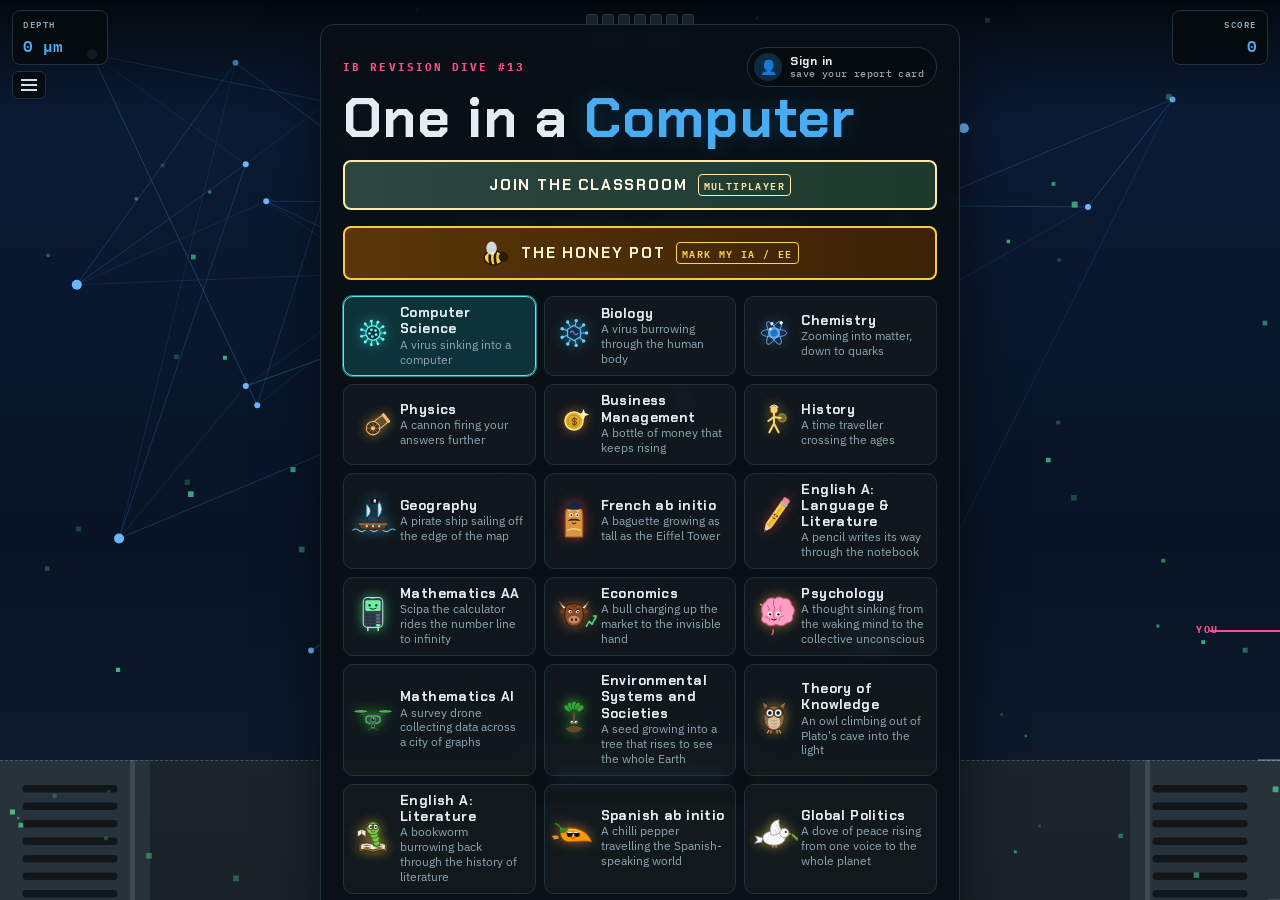
==== commit 5ee8a53b: "Add Digital Society as a full subject A post goes viral, climbing from your phone through the group " ====
--- a/index.html
+++ b/index.html
@@ -386,6 +386,7 @@
 <script src="subjects/va.js"></script>
 <script src="subjects/dt.js"></script>
 <script src="subjects/phil.js"></script>
+<script src="subjects/ds.js"></script>
 <script src="subjects/gk.js"></script>
 <script src="specials.js"></script>
 <script src="explain.js"></script>
@@ -412,6 +413,7 @@
 <script src="qbank/va.js"></script>
 <script src="qbank/dt.js"></script>
 <script src="qbank/phil.js"></script>
+<script src="qbank/ds.js"></script>
 <script src="qbank/gk.js"></script>
 <script>
 /* ================= ranks ================= */
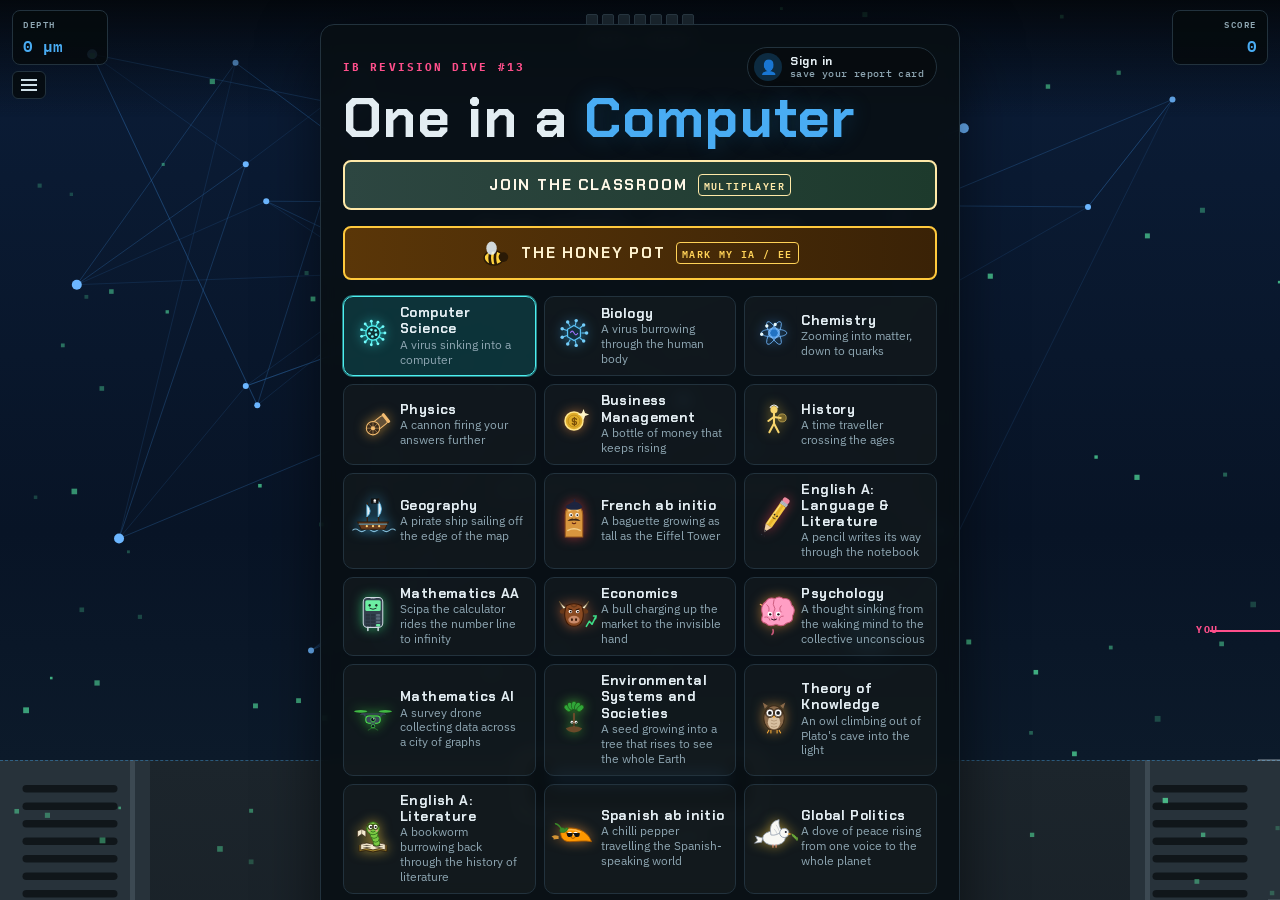
==== commit 3776720c: "Add Film as a full subject A clapperboard rolls along a dolly track across the studio backlot, from " ====
--- a/index.html
+++ b/index.html
@@ -387,6 +387,7 @@
 <script src="subjects/dt.js"></script>
 <script src="subjects/phil.js"></script>
 <script src="subjects/ds.js"></script>
+<script src="subjects/film.js"></script>
 <script src="subjects/gk.js"></script>
 <script src="specials.js"></script>
 <script src="explain.js"></script>
@@ -414,6 +415,7 @@
 <script src="qbank/dt.js"></script>
 <script src="qbank/phil.js"></script>
 <script src="qbank/ds.js"></script>
+<script src="qbank/film.js"></script>
 <script src="qbank/gk.js"></script>
 <script>
 /* ================= ranks ================= */
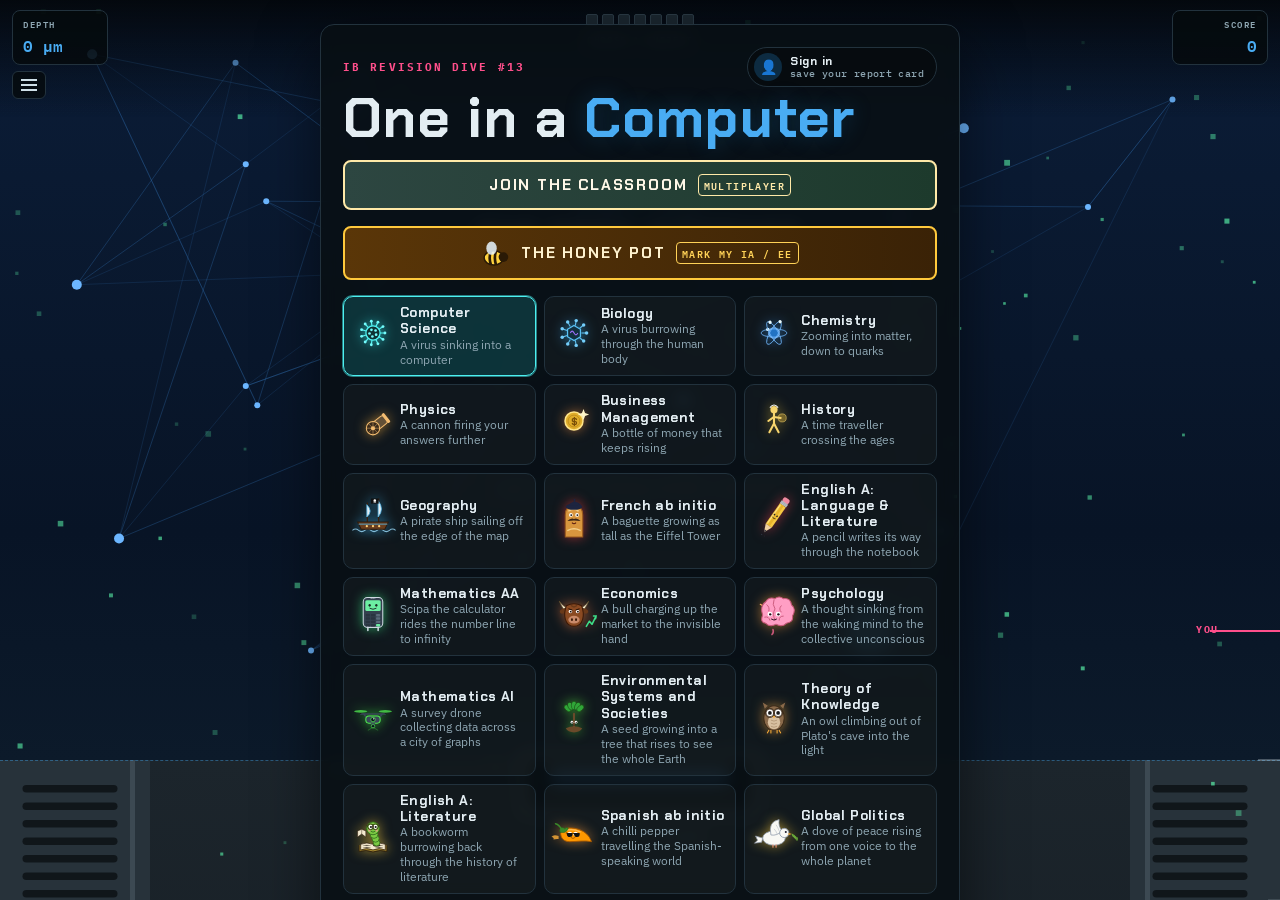
==== commit d7b41009: "Add Music as a full subject A quaver rises up the range of hearing, from the lowest organ pipes past" ====
--- a/index.html
+++ b/index.html
@@ -388,6 +388,7 @@
 <script src="subjects/phil.js"></script>
 <script src="subjects/ds.js"></script>
 <script src="subjects/film.js"></script>
+<script src="subjects/music.js"></script>
 <script src="subjects/gk.js"></script>
 <script src="specials.js"></script>
 <script src="explain.js"></script>
@@ -416,6 +417,7 @@
 <script src="qbank/phil.js"></script>
 <script src="qbank/ds.js"></script>
 <script src="qbank/film.js"></script>
+<script src="qbank/music.js"></script>
 <script src="qbank/gk.js"></script>
 <script>
 /* ================= ranks ================= */
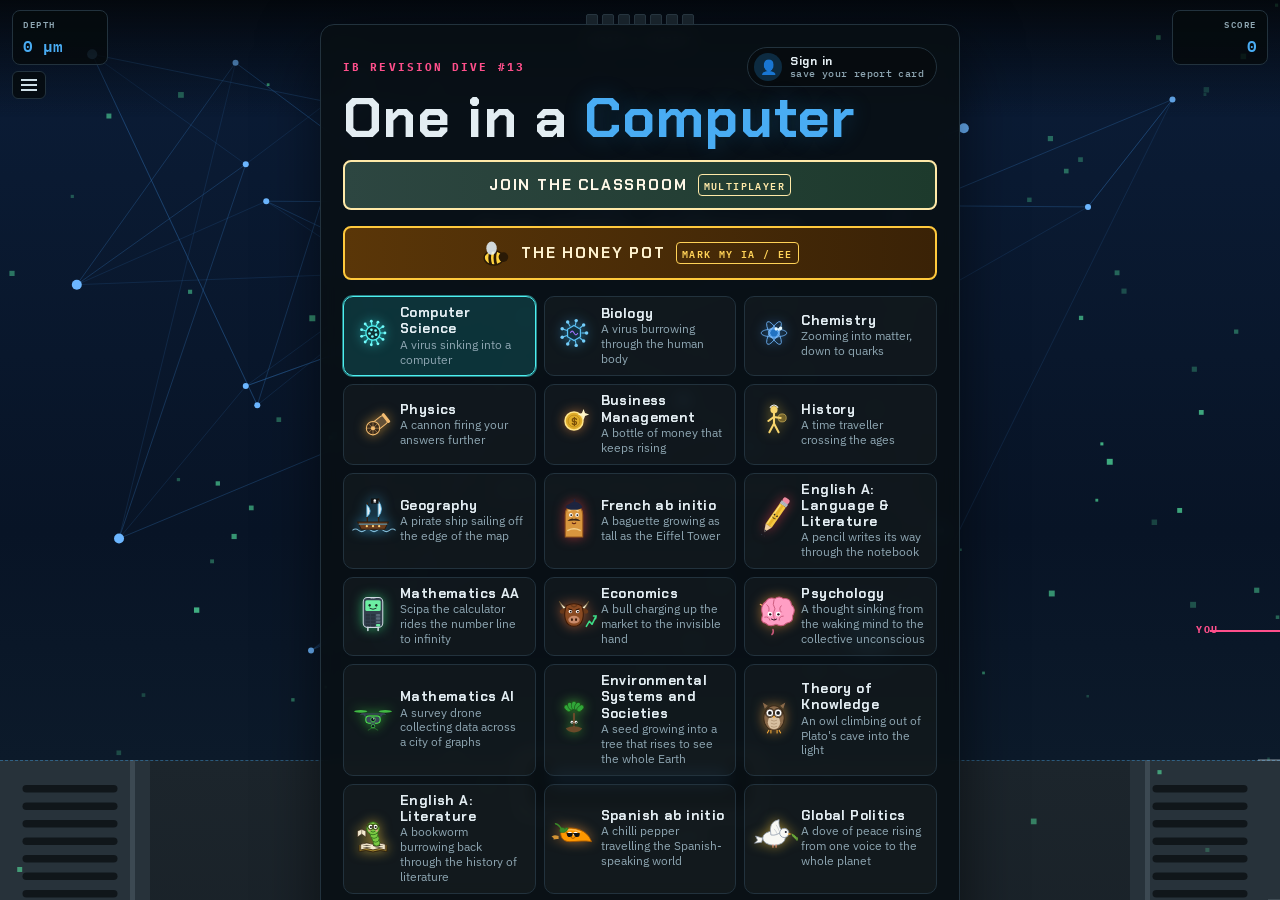
==== commit 1d001fe6: "Add Theatre as a full subject A theatre mask rises through the playhouse, from the trap room under t" ====
--- a/index.html
+++ b/index.html
@@ -389,6 +389,7 @@
 <script src="subjects/ds.js"></script>
 <script src="subjects/film.js"></script>
 <script src="subjects/music.js"></script>
+<script src="subjects/thtr.js"></script>
 <script src="subjects/gk.js"></script>
 <script src="specials.js"></script>
 <script src="explain.js"></script>
@@ -418,6 +419,7 @@
 <script src="qbank/ds.js"></script>
 <script src="qbank/film.js"></script>
 <script src="qbank/music.js"></script>
+<script src="qbank/thtr.js"></script>
 <script src="qbank/gk.js"></script>
 <script>
 /* ================= ranks ================= */
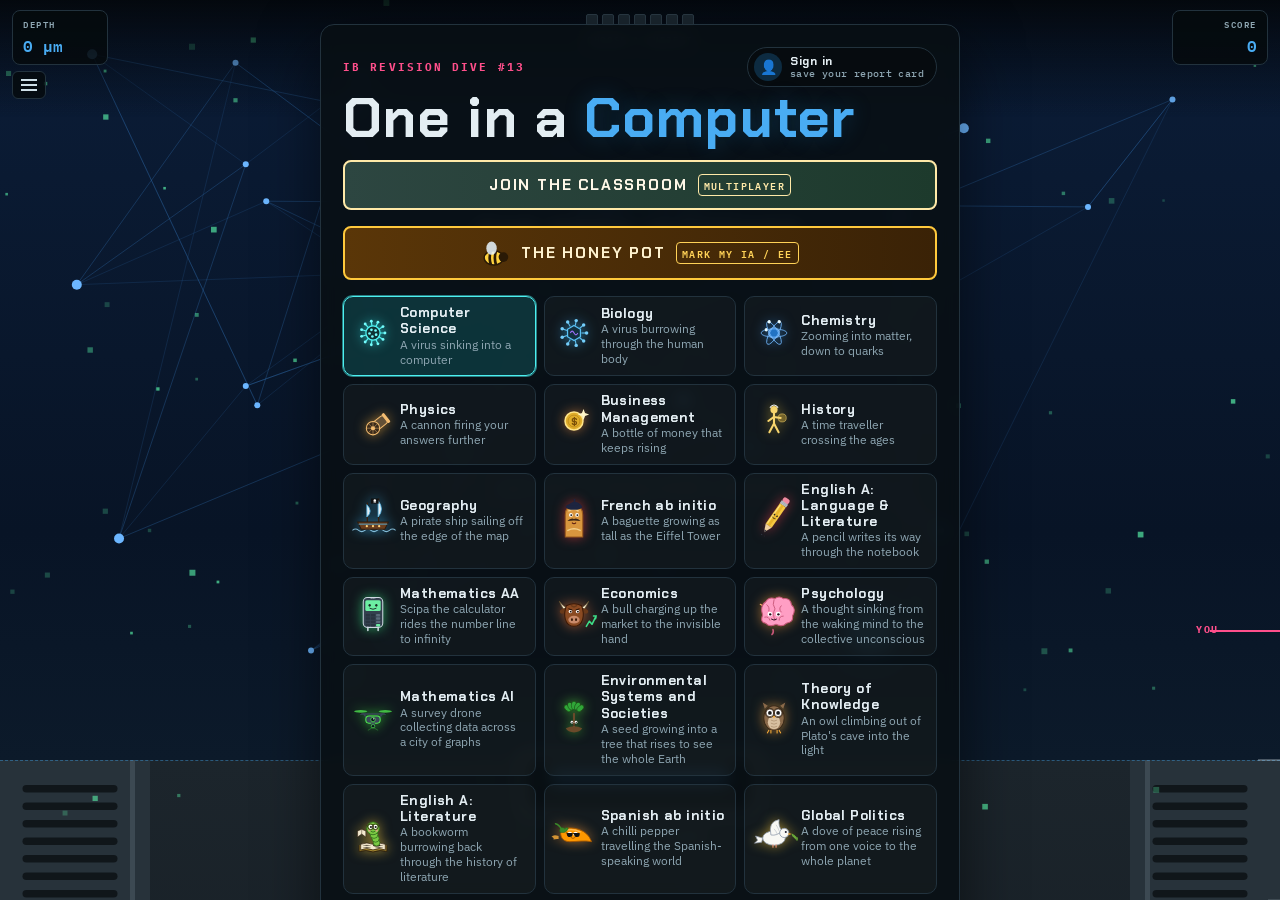
==== commit c5780156: "Add Dance as a full subject A pointe shoe spins across the world's dance floors, from the rehearsal " ====
--- a/index.html
+++ b/index.html
@@ -390,6 +390,7 @@
 <script src="subjects/film.js"></script>
 <script src="subjects/music.js"></script>
 <script src="subjects/thtr.js"></script>
+<script src="subjects/dance.js"></script>
 <script src="subjects/gk.js"></script>
 <script src="specials.js"></script>
 <script src="explain.js"></script>
@@ -420,6 +421,7 @@
 <script src="qbank/film.js"></script>
 <script src="qbank/music.js"></script>
 <script src="qbank/thtr.js"></script>
+<script src="qbank/dance.js"></script>
 <script src="qbank/gk.js"></script>
 <script>
 /* ================= ranks ================= */
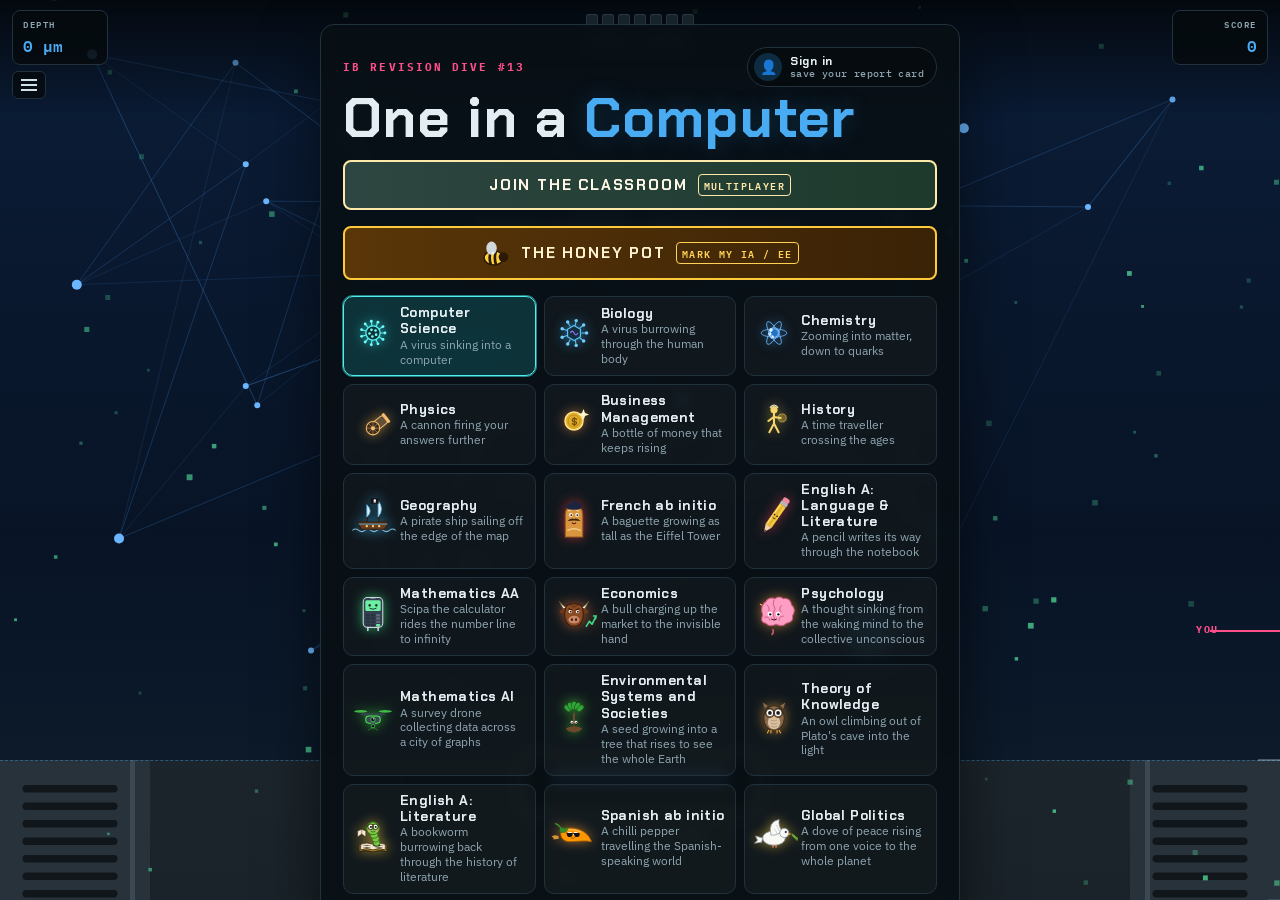
==== commit cf1ce81f: "Add World Religions as a full subject A small lamp goes on pilgrimage past the world's sacred places" ====
--- a/index.html
+++ b/index.html
@@ -391,6 +391,7 @@
 <script src="subjects/music.js"></script>
 <script src="subjects/thtr.js"></script>
 <script src="subjects/dance.js"></script>
+<script src="subjects/rel.js"></script>
 <script src="subjects/gk.js"></script>
 <script src="specials.js"></script>
 <script src="explain.js"></script>
@@ -422,6 +423,7 @@
 <script src="qbank/music.js"></script>
 <script src="qbank/thtr.js"></script>
 <script src="qbank/dance.js"></script>
+<script src="qbank/rel.js"></script>
 <script src="qbank/gk.js"></script>
 <script>
 /* ================= ranks ================= */
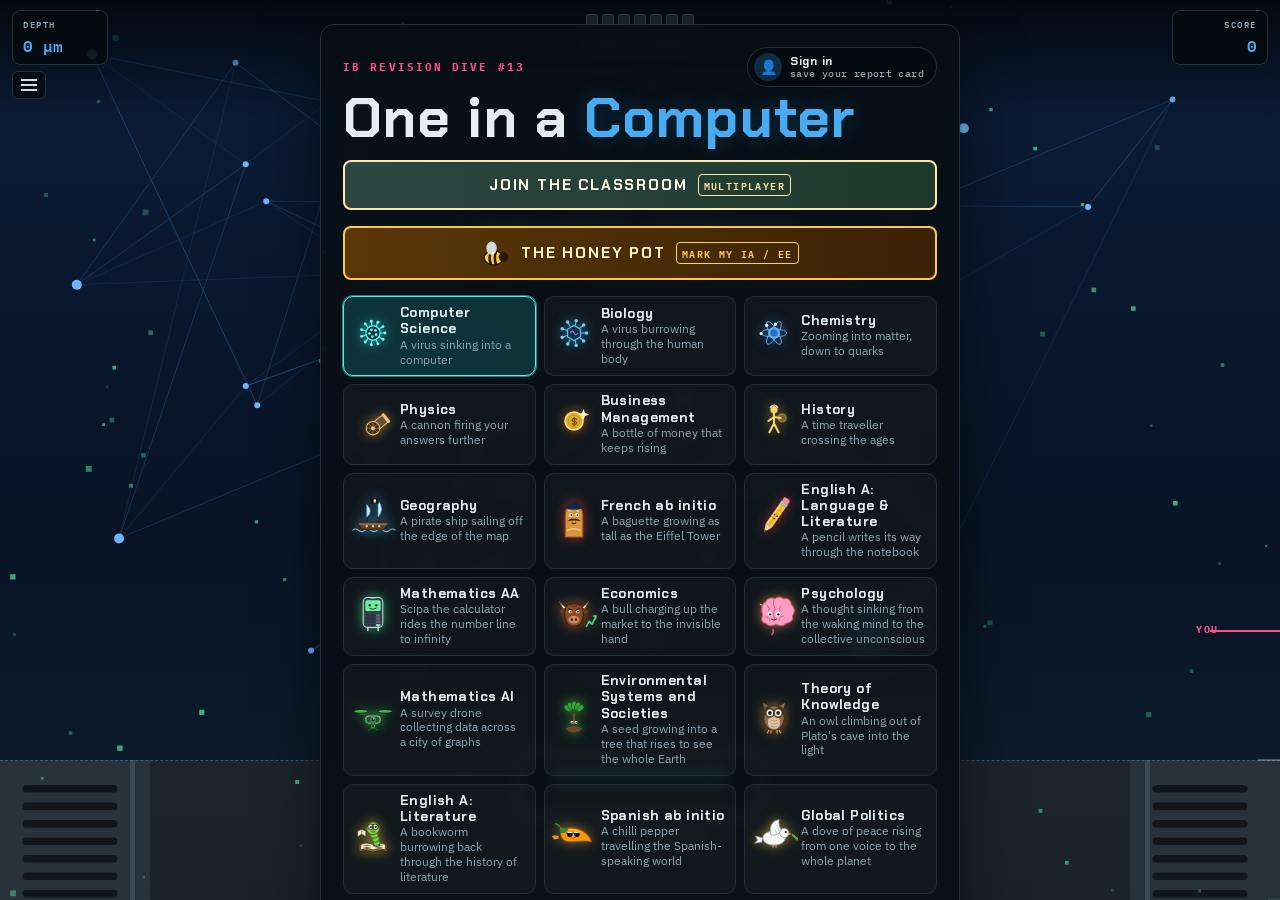
==== commit 0f4ccfd3: "Add Social and Cultural Anthropology as a full subject A field notebook climbs the web of human rela" ====
--- a/index.html
+++ b/index.html
@@ -392,6 +392,7 @@
 <script src="subjects/thtr.js"></script>
 <script src="subjects/dance.js"></script>
 <script src="subjects/rel.js"></script>
+<script src="subjects/anth.js"></script>
 <script src="subjects/gk.js"></script>
 <script src="specials.js"></script>
 <script src="explain.js"></script>
@@ -424,6 +425,7 @@
 <script src="qbank/thtr.js"></script>
 <script src="qbank/dance.js"></script>
 <script src="qbank/rel.js"></script>
+<script src="qbank/anth.js"></script>
 <script src="qbank/gk.js"></script>
 <script>
 /* ================= ranks ================= */
